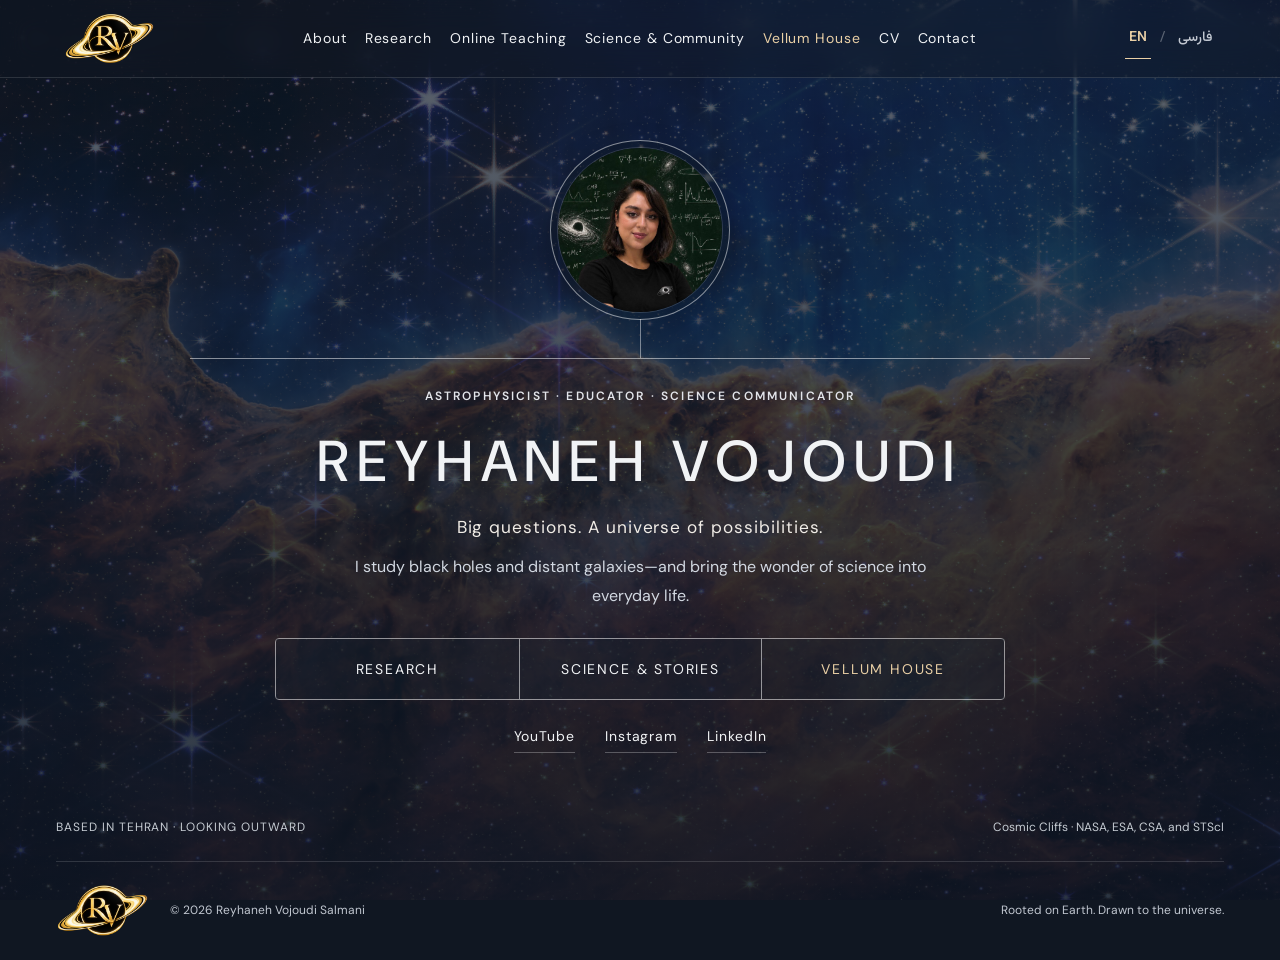
==== index.html @ a0c35d27 "V7" ====
<!doctype html>
<html lang="en">
<head>
  <meta charset="utf-8"><meta name="viewport" content="width=device-width,initial-scale=1">
  <title>Reyhaneh Vojoudi — Astrophysicist & Science Communicator</title>
  <meta name="description" content="Explore Reyhaneh Vojoudi Salmani’s research on black holes, quasars, and galaxy evolution, alongside teaching, science videos, FilYc, and TR Book Club.">
  <meta name="theme-color" content="#080f1b">
  <link rel="icon" type="image/png" href="assets/reyhaneh-logo.png">
  <link rel="stylesheet" href="styles.css">
  <link rel="stylesheet" href="refined.css">
  <link rel="stylesheet" href="bilingual.css">
  <link rel="alternate" hreflang="en" href="index.html">
  <link rel="alternate" hreflang="fa" href="fa.html">
  <script src="script.js" defer></script>
</head>
<body>
<a class="skip" href="#main">Skip to content</a>
<header class="site-header">
  <a class="brand" href="#home" aria-label="Reyhaneh Vojoudi home"><img class="brand-logo" src="assets/reyhaneh-logo.png" alt="RV monogram encircled by a golden black hole accretion disk" width="1280" height="1280"></a>
<div class="language-switch" role="group" aria-label="Website language" dir="ltr"><a data-language="en" href="index.html" lang="en" hreflang="en" aria-current="true">EN</a><span aria-hidden="true">/</span><a data-language="fa" href="fa.html" lang="fa" hreflang="fa">فارسی</a></div>
  <button class="menu-toggle" aria-expanded="false" aria-controls="navigation">Menu</button>
  <nav id="navigation" aria-label="Main navigation"><a href="#about">About</a><a href="#research">Research</a><a href="#teaching">Online Teaching</a><a href="#stories">Science &amp; Community</a><a href="#vellum-house" class="vh-nav">Vellum House</a><a href="assets/Reyhaneh_Vojoudi_CV.pdf" target="_blank" rel="noopener">CV</a><a href="#contact">Contact</a></nav>
</header>
<main id="main">
<div class="view-toolbar wrap" hidden><a href="#home" class="back-home">Home</a><nav class="view-links" aria-label="Section navigation"></nav></div>
<section id="home" class="hero">
  <img class="hero-image" src="assets/cosmic-cliffs.jpg" alt="Webb’s infrared view of golden clouds and young stars in the Cosmic Cliffs of the Carina Nebula" width="4000" height="2317" fetchpriority="high">
  <div class="hero-shade"></div>
  <div class="hero-content wrap">
    <div class="hero-copy">
    <p class="eyebrow">ASTROPHYSICIST · EDUCATOR · SCIENCE COMMUNICATOR</p>
    <h1>Reyhaneh <em>Vojoudi</em></h1>
    <p class="hero-line">Big questions. A universe of possibilities.</p>
    <p class="hero-intro">I study black holes and distant galaxies—and bring the wonder of science into everyday life.</p>
    <nav class="hero-paths" aria-label="Explore my work"><a href="#research">Research</a><a href="#stories">Science &amp; Stories</a><a href="#vellum-house">Vellum House</a></nav><div class="hero-socials"><a href="https://www.youtube.com/@Reyhaneh.Vojoudi" target="_blank" rel="noopener noreferrer">YouTube</a><a href="https://www.instagram.com/reysics/" target="_blank" rel="noopener noreferrer">Instagram</a><a href="https://www.linkedin.com/in/reyhaneh-vojoudi/" target="_blank" rel="noopener noreferrer">LinkedIn</a></div>
    </div>
    <div class="hero-portrait-frame"><img class="hero-portrait" src="assets/reyhaneh-portrait.jpg" alt="Portrait of Reyhaneh Vojoudi" width="911" height="1653" fetchpriority="high"></div>
  </div>
  <div class="hero-bottom wrap"><span>BASED IN TEHRAN · LOOKING OUTWARD</span><a href="https://esawebb.org/images/weic2205a/" target="_blank" rel="noopener noreferrer">Cosmic Cliffs · NASA, ESA, CSA, and STScI</a></div>
</section>
<div class="topic-strip" aria-label="Research interests"><span>BLACK HOLES</span><span aria-hidden="true">✧</span><span>GALAXY EVOLUTION</span><span aria-hidden="true">✧</span><span>MACHINE LEARNING</span><span aria-hidden="true">✧</span><span>HUMAN CURIOSITY</span></div>

<section data-view="about" id="about" class="section wrap about-grid">
  <div><p class="eyebrow gold">01 / THE PERSON BEHIND THE QUESTIONS</p><h2>A scientist.<br>A storyteller.<br><em>Always curious.</em></h2></div>
  <div class="about-copy"><p class="lead">Hello, I’m Reyhaneh. You can call me Rey.</p><p>I’m an astrophysics researcher with a master’s degree in Gravity and Cosmology from K. N. Toosi University of Technology. My work connects the physics of black holes and galaxies with the possibilities of machine learning.</p><p>I investigate how we can learn from distant quasars, what early galaxies tell us about our cosmological models, and how AI can help us find meaningful patterns in astronomical data.</p><p>That curiosity travels with me: into the classroom, onto the screen, and into the communities I’m part of. Science, books, and shared experiences all give us new ways to see the world.</p>
  <div class="about-links"><a href="https://scholar.google.com/citations?user=dKFWtnIAAAAJ&amp;hl=en" target="_blank" rel="noopener noreferrer">Google Scholar</a><a href="https://www.linkedin.com/in/reyhaneh-vojoudi/" target="_blank" rel="noopener noreferrer">LinkedIn</a><a href="https://www.instagram.com/reysics/" target="_blank" rel="noopener noreferrer">Instagram</a><a href="https://www.youtube.com/@Reyhaneh.Vojoudi" target="_blank" rel="noopener noreferrer">YouTube</a></div></div>
  <div class="credential-row"><div><strong>M.Sc.</strong><span>Gravity & Cosmology<br>K. N. Toosi · 2022</span></div><div><strong>20/20</strong><span>Master’s thesis<br>Primordial black holes as dark matter</span></div><div><strong>Research + AI</strong><span>Quasars, black holes<br>and the early universe</span></div></div>
</section>

<section data-view="research" id="research" class="section research-section"><div class="wrap">
  <div class="section-head"><div><p class="eyebrow gold">02 / EXPLORING THE UNIVERSE</p><h2>Research at the<br><em>edge of what we know.</em></h2></div><p>From the earliest galaxies to the black holes at their hearts, I use physical models and data to ask what the universe is telling us.</p></div>
  <div class="research-grid">
    <article class="research-card"><span class="index">I.</span><h3>Black holes<br>& quasars</h3><p>Investigating the masses and evolution of supermassive black holes, and the luminous quasars that reveal them across cosmic time.</p><span class="card-foot">AGN · LSTM · COSMIC EVOLUTION</span></article>
    <article class="research-card"><span class="index">II.</span><h3>Galaxies in the<br>early universe</h3><p>Testing dark matter halo models against high-redshift JWST observations to better understand how massive galaxies formed so early.</p><span class="card-foot">JWST · DARK MATTER · COSMOLOGY</span></article>
    <article class="research-card"><span class="index">III.</span><h3>AI meets<br>astronomy</h3><p>Developing machine-learning approaches to identify bright quasars in Euclid deep-field data, including work with autoencoders.</p><span class="card-foot">EUCLID · PYTHON · MACHINE LEARNING</span></article>
  </div>
  <div id="publications" class="publications-head"><h3>Selected publications & ongoing work</h3><div class="filters" role="group" aria-label="Filter publications"><button class="active" data-filter="all" aria-pressed="true">All work</button><button data-filter="published" aria-pressed="false">Published</button><button data-filter="progress" aria-pressed="false">In progress</button></div></div>
  <div class="papers">
  <article class="paper" data-status="published"><div class="paper-meta"><span>2025</span><span class="badge">Published</span></div><div><p class="journal">PHYSICAL REVIEW D · 112, 123503</p><h4>High-redshift Galaxies from JWST Observations in More Realistic Dark Matter Halo Models</h4><p class="authors">S. Fakhry, <strong>R. Vojoudi Salmani</strong> & J. T. Firouzjaee</p><p>Exploring how more realistic halo-collapse physics can reduce the apparent tension between early JWST galaxies and cosmological predictions.</p><div class="paper-links"><a href="https://doi.org/10.1103/9cmb-kf3x" target="_blank" rel="noopener noreferrer">Journal article</a><a href="https://arxiv.org/abs/2507.23742" target="_blank" rel="noopener noreferrer">Read on arXiv</a></div></div></article>
  <article class="paper" data-status="published"><div class="paper-meta"><span>2023</span><span class="badge">Published</span></div><div><p class="journal">THE ASTROPHYSICAL JOURNAL · 954, 164</p><h4>Modeling the Central Supermassive Black Hole Mass of Quasars via the LSTM Approach</h4><p class="authors">S. S. Tabasi, <strong>R. Vojoudi Salmani</strong>, P. Khaliliyan & J. T. Firouzjaee</p><p>Using deep learning to model the relationship between quasar black hole masses and redshift, and comparing the predictions with observations.</p><div class="paper-links"><a href="https://doi.org/10.3847/1538-4357/ace03f" target="_blank" rel="noopener noreferrer">Journal article</a><a href="https://arxiv.org/abs/2301.01459" target="_blank" rel="noopener noreferrer">Read on arXiv</a></div></div></article>
  <article class="paper" data-status="progress"><div class="paper-meta"><span>2026</span><span class="badge progress">Under review</span></div><div><p class="journal">UNDER REVIEW · PHYSICAL REVIEW D</p><h4>Poisson Fluctuations from Supermassive Primordial Black Holes in Mass-Energy Cascade Models: Implications for High-redshift JWST Galaxies</h4><p class="authors"><strong>R. Vojoudi Salmani</strong> &amp; S. Fakhry</p><div class="paper-links"><a href="https://scholar.google.com/citations?view_op=view_citation&amp;hl=en&amp;user=dKFWtnIAAAAJ&amp;citation_for_view=dKFWtnIAAAAJ:qjMakFHDy7sC" target="_blank" rel="noopener noreferrer">View on Google Scholar</a></div></div></article>
  <article class="paper" data-status="progress"><div class="paper-meta"><span>2026</span><span class="badge progress">Submitted</span></div><div><p class="journal">SUBMITTED TO PHYSICAL REVIEW D · JUNE 2026</p><h4>Supermassive Black Hole Mass Evolution as a Stochastic Markov Process: A Unified Machine-Learning and Analytical Framework for High-Redshift Quasars</h4><p class="authors">P. Khaliliyan, <strong>R. Vojoudi Salmani</strong> & J. T. Firouzjaee</p><p>Connecting stochastic modeling, analytical approaches, and machine learning to investigate black hole mass evolution.</p></div></article>
  <article class="paper" data-status="progress"><div class="paper-meta"><span>Ongoing</span><span class="badge progress">In preparation</span></div><div><p class="journal">EUCLID DEEP FIELD SOUTH</p><h4>Identification of Bright Quasars in E-DFS Using Autoencoders</h4><p class="authors"><strong>R. Vojoudi Salmani</strong>, M. Berahman & S. Ansarifard</p><p>Developing an AI-assisted approach to bright-quasar identification in Euclid data.</p></div></article>
  </div><p class="small publication-note">Published articles link to their journal and preprint records. Submission, review, and preparation statuses follow my 2026 CV and subsequent updates.</p>
</div></section>




<section data-view="research" id="journey" class="section wrap">
  <div class="section-head"><div><p class="eyebrow gold">03 / EXPERIENCE & ACHIEVEMENTS</p><h2>Built on questions.<br><em>Shaped by doing.</em></h2></div><p>Research, education, and a long-running habit of following an interesting problem wherever it leads.</p></div>
  <div class="journey-grid"><div><h3 class="minor-heading">Research journey</h3><ol class="timeline"><li><span>2025–PRESENT</span><h4>Institute for Research in Fundamental Sciences</h4><p>Research assistant · Bright-quasar identification in Euclid deep fields using AI.</p></li><li><span>2024–PRESENT</span><h4>K. N. Toosi University of Technology</h4><p>Research assistant · JWST high-redshift galaxies and data-driven quasar modeling.</p></li><li><span>2023–2024</span><h4>Research collaboration</h4><p>Spherical domain wall collapse with Dr. Nima Khosravi.</p></li><li><span>2021–2023</span><h4>Physics Data and Astronomy Technology Laboratory</h4><p>Research assistant · Active galactic nuclei, supermassive black holes, and primordial black holes.</p></li><li><span>2016–2022</span><h4>B.Sc. Physics · M.Sc. Gravity & Cosmology</h4><p>K. N. Toosi University of Technology. Undergraduate work on analogue black holes; master’s research on primordial black holes as dark matter.</p></li></ol></div>
  <div id="achievements" class="achievement-panel"><h3 class="minor-heading">Selected milestones</h3><div class="milestone"><span>2025</span><h4>English-language teaching certification</h4><p>Texas Tech University · Valid 2025–2030.</p></div><div class="milestone"><span>2024</span><h4>Mentoring the next generation</h4><p>Mentored a six-student PYPT team to a silver medal; four students qualified for Iran’s national team.</p></div><div class="milestone"><span>2022</span><h4>First-class master’s honors</h4><p>Top-student recognition and an excellent thesis grade of 20/20.</p></div><div class="milestone"><span>2014</span><h4>Young Physicist of Iran</h4><p>PYPT bronze medal and qualification for Iran’s national team.</p></div><div class="milestone"><span>2012 & 2014</span><h4>Best research project awards</h4><p>Tebyan National Student Research Festival: laser communication and “Hearing the Light.”</p></div></div></div>
  <div id="skills" class="skills-panel"><div><p class="eyebrow gold">THE TOOLKIT</p><h3>Ideas into investigation.</h3></div><div><h4>Computation & research</h4><div class="tags"><span>Python</span><span>Machine learning</span><span>LSTM</span><span>Autoencoders</span><span>C++</span><span>Wolfram Mathematica</span><span>LaTeX</span></div><h4>Languages & communication</h4><p>Persian · Native &nbsp; / &nbsp; English · C1, TOEFL 108 &nbsp; / &nbsp; German · C1</p><p class="small">Also learning French, Italian, and Arabic. Workshop familiarity with CAMB and CosmoMC.</p></div></div>
</section>

<section data-view="teaching" id="teaching" class="section teaching-section"><div class="wrap teaching-grid"><div><p class="eyebrow gold">04 / TEACHING & MENTORSHIP</p><h2>The best lesson<br>starts with<br><em>“What if?”</em></h2><p class="lead">Physics becomes memorable when students get to think like physicists.</p><p>My teaching spans English-language school physics and mathematics, postgraduate teaching assistance, and research-based tournament mentoring.</p><a class="text-link" href="mailto:reyhaneh.vojoudi@gmail.com?subject=Teaching%20or%20science%20event%20enquiry">Discuss teaching or a science event</a></div><div id="teaching-approach" class="teaching-list"><article><span>01</span><div><h3>From foundations to big ideas</h3><p>A-Level, IGCSE, and O-Level physics and mathematics. Lecturer and head of department at Glocal College, and lecturer at Hakim International School.</p></div></article><article><span>02</span><div><h3>University-level physics</h3><p>Teaching assistant for master’s courses in General Relativity and Cosmology at K. N. Toosi University of Technology.</p></div></article><article><span>03</span><div><h3>Learning through investigation</h3><p>Mentorship for young physicists and service as a jury member for the Persian Young Physicists’ and Young Naturalists’ tournaments.</p></div></article><article><span>04</span><div><h3>Education beyond the classroom</h3><p>Former Academic Dean at Iranian Cambridge School, supporting curriculum and teacher development. Scientific translation and editing, including work on Frank Wilczek’s <em>Fundamentals: Ten Keys to Reality</em>.</p></div></article><article><span>05</span><div><h3>German teaching &amp; educational supervision</h3><p>Head Teacher and Educational Supervisor for German at Melal Language Academy, Tehran · August 2018–January 2021.</p></div></article><article><span>06</span><div><h3>English &amp; German language teaching</h3><p>Part-time English and German teacher at language academies in Tehran · January 2015–January 2021. Institutions included Melal, Zaban Aval, Farsian, Pardisan, Iran Jahan, and Pep Talk.</p></div></article></div></div><div id="teaching-consultation" class="teaching-enquiry"><h3>Let’s find the right starting point.</h3><p>I teach Physics, Mathematics, English and German online. An initial assessment and consultation helps us understand your current level, goals and learning needs, and discuss a suitable way forward.</p><p>Please include your name, age or education stage, chosen subject, current level, goals, any target exam or curriculum, city and time zone, and availability. All classes take place online.</p><a class="button primary" href="mailto:reyhaneh.vojoudi@gmail.com?subject=Initial%20assessment%20and%20teaching%20consultation&amp;body=Hello%20Reyhaneh%2C%0A%0AI%20would%20like%20to%20arrange%20an%20initial%20assessment%20and%20teaching%20consultation.%0A%0AName%3A%0AAge%20or%20education%20stage%3A%0ASubject%20%28Physics%2C%20Mathematics%2C%20English%20or%20German%29%3A%0ACurrent%20level%20and%20learning%20background%3A%0ALearning%20goals%20and%20timeline%3A%0ACurriculum%20or%20target%20exam%2C%20if%20applicable%3A%0ACity%20and%20time%20zone%3A%0APreferred%20days%20and%20times%3A%0AAdditional%20context%20%28optional%29%3A%0A%0AThank%20you">Request an assessment &amp; consultation</a><p class="small">Session timing and details are confirmed by email.</p></div></section>

<section data-view="science" id="stories" class="section wrap">
  <div class="section-head"><div><p class="eyebrow gold">05 / SCIENCE, OUT LOUD</p><h2>The universe is<br><em>for everyone.</em></h2></div><div><p>Black holes, big questions, and life as a researcher. I share the science—and the person doing it—through videos and conversations.</p><a class="text-link" href="https://www.youtube.com/@Reyhaneh.Vojoudi" target="_blank" rel="noopener noreferrer">Explore my YouTube channel</a></div></div>
  <div class="video-grid"><article class="video-card"><div class="video-cover"><span class="video-number">01</span><span class="video-topic">A day<br><em>at IPM.</em></span><a class="play-link" href="https://www.youtube.com/shorts/glXb25Dxljo" target="_blank" rel="noopener noreferrer" aria-label="Watch A Day in My Life as an Astrophysics Researcher at IPM on YouTube"><span aria-hidden="true">▶</span> Watch on YouTube</a></div><div class="video-copy"><p class="eyebrow">RESEARCH DIARY</p><h3>A day in my life as an astrophysics researcher</h3><p>A glimpse into the work behind the questions.</p></div></article><article class="video-card"><div class="video-cover alternate"><span class="video-number">02</span><span class="video-topic">AI meets<br><em>the cosmos.</em></span><a class="play-link" href="https://www.youtube.com/shorts/L6ygVf3vVf4" target="_blank" rel="noopener noreferrer" aria-label="Watch Can AI understand the universe better than us on YouTube"><span aria-hidden="true">▶</span> Watch on YouTube</a></div><div class="video-copy"><p class="eyebrow">ASTRONOMY & ARTIFICIAL INTELLIGENCE</p><h3>Can AI understand the universe better than us?</h3><p>A question at the intersection of my research interests.</p></div></article></div>
  <div class="instagram-bar"><p>More questions. More conversations. More everyday science.</p><a href="https://www.instagram.com/reysics/" target="_blank" rel="noopener noreferrer">Find me on Instagram · @reysics</a></div>
</section>

<section data-view="science" id="beyond" class="section beyond-section"><div class="wrap"><p class="eyebrow gold">06 / MY OTHER WORLDS</p><div class="section-head"><h2>Curiosity doesn’t<br><em>stay in the lab.</em></h2><p>Some of my favorite explorations happen through stories, shared experiences, and the people they bring together.</p></div><div class="worlds-grid"><article id="filyc" class="world-card filyc"><div class="world-top"><span>FILM · PHYSICS · CONVERSATION</span><span aria-hidden="true">✧</span></div><h3>FilYc<span>.</span></h3><h4>Great films.<br>Real physics.</h4><p>FilYc brings film and physics into the same conversation. We watch movies together, then explore the real science behind their worlds—from the ideas that hold up to the imaginative leaps that make us ask “what if?”</p><a class="button outline" href="https://www.instagram.com/the_filyc/" target="_blank" rel="noopener noreferrer">Explore FilYc</a><span class="world-handle">@the_filyc</span></article><article id="tr-bookclub" class="world-card tr"><div class="world-top"><span>BOOKS · CULTURE · CONVERSATION</span><span aria-hidden="true">✧</span></div><h3>TR<span>.</span></h3><h4>Between the pages,<br>we find each other.</h4><p>Textual Relations is a space for books, cultural experiences, and meaningful connection. Come for a story; stay for the conversations—and the people—it brings into your life.</p><a class="button outline" href="https://www.instagram.com/tr.bookclub/" target="_blank" rel="noopener noreferrer">Explore TR Book Club</a><span class="world-handle">@tr.bookclub</span></article></div></div></section>

<section data-view="business" id="vellum-house" class="section vh-section">
<div class="wrap">
  <div class="vh-heading"><div class="vh-monogram" aria-hidden="true">VH</div><p class="eyebrow gold">PRIVATE ACADEMIC MANAGEMENT</p><h2>Vellum House</h2><p class="vh-tagline">An education built around the student.</p><p>My business brings the full academic journey under one coordinated plan—from the classroom to university applications and beyond.</p></div>
  <div class="vh-intro"><div><p class="eyebrow gold">ONE STUDENT. ONE CONTINUOUS PLAN.</p><h3>Every decision,<br>part of a bigger picture.</h3></div><div><p>Vellum House is a private academic management office for students and families who want continuity across teaching, curriculum choices, personal development, and admissions.</p><p>Specialist instruction, a tailored roadmap, and regular evaluation work together. Families receive a clear monthly picture of progress, while each next step is planned around the student’s goals, strengths, and ambitions.</p></div></div>
  <div id="vh-services" class="vh-services"><article><p class="eyebrow gold">01 / ACADEMIC DIRECTION</p><h3>A deliberate pathway</h3><p>Assessment and long-term planning across IGCSE, A Level, IB, SAT, and AP, with private instruction aligned to the student’s roadmap.</p></article><article><p class="eyebrow gold">02 / PROFILE &amp; ADMISSIONS</p><h3>Preparation with purpose</h3><p>Research, competitions, and leadership experiences, followed by university selection, applications, essays, and interview preparation.</p></article><article><p class="eyebrow gold">03 / CONTINUITY &amp; SUPPORT</p><h3>The whole journey</h3><p>Monthly evaluation and family reporting, plus support for university coursework strategy, research direction, and graduate applications.</p></article></div>
  <div id="vh-roadmap" class="vh-roadmap"><h3>From first assessment to the next chapter.</h3><ol><li><span>01</span>Assessment</li><li><span>02</span>Personal roadmap</li><li><span>03</span>Private instruction</li><li><span>04</span>Monthly review</li><li><span>05</span>University strategy</li><li><span>06</span>Application preparation</li></ol></div>
  <div id="vh-consultation" class="vh-consultation"><p class="eyebrow gold">BY CONSULTATION ONLY</p><h3>Start with a conversation.</h3><p>Every plan begins with the student. A private consultation is the first step in understanding your goals and deciding whether Vellum House is the right fit.</p><p>Please share the student’s name, age, education stage, current curriculum, academic standing, goals, key deadlines and the support needed. Include your city, time zone and availability, and introduce yourself if enquiring on the student’s behalf.</p><div class="actions"><a class="button primary" href="mailto:reyhaneh.vojoudi@gmail.com?subject=Vellum%20House%20%E2%80%94%20Initial%20consultation&amp;body=Hello%2C%0A%0AI%20would%20like%20to%20arrange%20an%20initial%20Vellum%20House%20consultation.%0A%0AStudent%20name%3A%0AAge%20and%20education%20stage%3A%0AYour%20name%20and%20relationship%20to%20the%20student%2C%20if%20different%3A%0ACity%2C%20country%20and%20time%20zone%3A%0ACurrent%20school%20or%20university%20and%20curriculum%3A%0AAcademic%20standing%20and%20main%20subjects%3A%0AAcademic%20goals%20and%20intended%20field%20or%20destination%3A%0ATimeline%20and%20key%20deadlines%3A%0AAreas%20where%20support%20is%20needed%3A%0APreferred%20days%20and%20times%20for%20a%20consultation%3A%0AAdditional%20context%20%28optional%29%3A%0A%0AThank%20you">Enquire about a consultation</a><a class="button outline" href="assets/Vellum_House_Brochure.pdf" target="_blank" rel="noopener">Read the brochure (PDF)</a></div></div>
</div></section>

<section data-view="contact" id="contact" class="section wrap contact-section"><p class="eyebrow gold">07 / START A CONVERSATION</p><h2>Have a question?<br><em>I like those.</em></h2><p>Research collaborations, teaching, science communication,<br class="desktop-break"> or an idea that deserves a conversation.</p><a class="contact-email" href="mailto:reyhaneh.vojoudi@gmail.com">reyhaneh.vojoudi@gmail.com</a><div class="contact-links"><a href="https://scholar.google.com/citations?user=dKFWtnIAAAAJ&amp;hl=en" target="_blank" rel="noopener noreferrer">Google Scholar</a><a href="https://www.linkedin.com/in/reyhaneh-vojoudi/" target="_blank" rel="noopener noreferrer">LinkedIn</a><a href="https://www.instagram.com/reysics/" target="_blank" rel="noopener noreferrer">Instagram</a><a href="https://www.youtube.com/@Reyhaneh.Vojoudi" target="_blank" rel="noopener noreferrer">YouTube</a></div></section>
</main>
<footer class="wrap"><div><a class="brand" href="#home" aria-label="Reyhaneh Vojoudi home"><img class="brand-logo" src="assets/reyhaneh-logo.png" alt="RV monogram encircled by a golden black hole accretion disk" width="1280" height="1280"></a><span>© 2026 Reyhaneh Vojoudi Salmani</span></div><p>Rooted on Earth. Drawn to the universe.</p><details class="credits"><summary>Image & academic credits</summary><p>Hero: Cosmic Cliffs, NGC 3324, observed by JWST/NIRCam. Credit: NASA, ESA, CSA, and STScI. Image cropped and darkened for presentation. <a href="https://esawebb.org/images/weic2205a/" target="_blank" rel="noopener noreferrer">Original image</a> · <a href="https://creativecommons.org/licenses/by/4.0/" target="_blank" rel="noopener noreferrer">CC BY 4.0</a>.</p><p>Education, appointments, awards, skills, and work-in-progress details follow my 2026 CV and subsequent updates. Published research links to original journal and arXiv records.</p></details></footer>
</body></html>
---- styles.css ----
@import url('https://fonts.googleapis.com/css2?family=DM+Sans:wght@400;450;500;550;600;650;700&family=Manrope:wght@400;500;600;700;800&display=swap');
:root{--bg:#080f1b;--surface:#0e1928;--text:#f1f3f5;--muted:#aab4c4;--gold:#e6ba83;--line:#ffffff20;--serif:Georgia,'Times New Roman',serif;--sans:'DM Sans',Arial,sans-serif}*{box-sizing:border-box}html{scroll-behavior:smooth;scroll-padding-top:100px}body{margin:0;background:var(--bg);color:var(--text);font-family:var(--sans);font-size:16px;line-height:1.7}a{color:inherit;text-decoration:none}button{font:inherit;cursor:pointer}a,button{touch-action:manipulation}a:focus-visible,button:focus-visible,summary:focus-visible{outline:2px solid var(--gold);outline-offset:6px}a:hover{color:var(--gold)}button:hover{color:var(--gold)}p{margin:0 0 1.25rem;color:var(--muted)}h1,h2,h3,h4{line-height:1.14;font-weight:500;margin:0}h2{font-size:clamp(2.6rem,4.5vw,4.25rem);letter-spacing:-.055em}h2 em,h1 em{font-family:var(--serif);font-weight:400;letter-spacing:-.045em}h2 em{color:var(--gold)}h3{font-size:1.7rem;letter-spacing:-.035em}h4{font-size:1.15rem}em{font-family:var(--serif)}.wrap{width:min(1240px,calc(100% - 112px));margin-inline:auto}.section{padding-block:110px}.eyebrow{font-size:.75rem;letter-spacing:.17em;font-weight:600;line-height:1.6;margin-bottom:24px}.gold{color:var(--gold)}.small{font-size:.875rem}.lead{font-size:1.4rem;color:var(--text);line-height:1.6}.skip{position:fixed;top:-80px;left:20px;padding:14px;background:var(--gold);color:var(--bg);z-index:20}.skip:focus{top:12px}.site-header{height:88px;display:flex;align-items:center;justify-content:space-between;padding:0 56px;border-bottom:1px solid var(--line);background:#080f1bf0;position:sticky;top:0;z-index:10;backdrop-filter:blur(18px)}.brand{font-family:var(--serif);font-size:2rem;letter-spacing:-.13em;display:inline-flex;align-items:center;gap:5px}.brand-star{color:var(--gold);font-size:1.5rem;align-self:flex-start;line-height:1.2;margin-top:5px}.site-header nav{display:flex;align-items:center;gap:30px;font-size:.875rem}.nav-contact{padding:9px 19px;border:1px solid #e6ba8360;border-radius:3px;color:var(--gold)}.menu-toggle{display:none}.hero{min-height:760px;height:calc(100svh - 88px);max-height:1000px;position:relative;isolation:isolate;display:flex;align-items:center;overflow:hidden}.hero-image,.hero-shade{position:absolute;inset:0;width:100%;height:100%;object-fit:cover;z-index:-2}.hero-image{object-position:68% 50%}.hero-shade{z-index:-1;background:linear-gradient(90deg,#080f1bf5 0%,#080f1bc9 30%,#080f1b28 70%),linear-gradient(0deg,#080f1be6,transparent 45%,#080f1b30)}.hero-content{padding-block:70px 115px}.hero-content .eyebrow{color:#d0d9e4}.hero h1{font-size:clamp(4.6rem,8vw,8rem);font-family:'Manrope',var(--sans);font-weight:500;letter-spacing:-.075em;line-height:1.0;margin-bottom:32px}.hero h1 em{color:var(--gold);font-size:1.07em;line-height:1.1}.hero-line{font-size:1.65rem;color:var(--text);line-height:1.4;letter-spacing:-.015em}.hero-intro{font-size:1.05rem;max-width:410px;color:#c2cbd5}.actions{display:flex;gap:14px;margin-top:32px;flex-wrap:wrap}.button{display:inline-flex;align-items:center;justify-content:center;min-height:49px;padding:12px 21px;border-radius:3px;font-size:.9rem;font-weight:500;line-height:1.5;transition:background .2s,color .2s}.primary{background:var(--gold);color:#111826}.primary:hover{background:#f5cf9e;color:#111826}.glass{background:#080f1b60;border:1px solid #ffffff55}.hero-bottom{position:absolute;bottom:26px;left:0;right:0;display:flex;justify-content:space-between;gap:24px;font-size:.75rem;color:#c5cbd2;letter-spacing:.06em}.hero-bottom a{max-width:50%;text-align:right;letter-spacing:0}.topic-strip{border-block:1px solid var(--line);display:flex;justify-content:center;align-items:center;gap:38px;padding:25px 24px;font-size:.75rem;letter-spacing:.15em;color:#abb8c9}.topic-strip span[aria-hidden]{color:var(--gold);font-size:1.15rem}.about-grid{display:grid;grid-template-columns:1fr 1.1fr;gap:52px 90px}.about-copy{padding-top:15px}.about-links{display:flex;gap:24px;flex-wrap:wrap;margin-top:28px;font-size:.875rem}.about-links a,.text-link,.paper-links a,.contact-links a{border-bottom:1px solid #e6ba8355;padding-bottom:4px;color:var(--gold)}.credential-row{grid-column:1/-1;display:grid;grid-template-columns:repeat(3,1fr);border-block:1px solid var(--line);padding:32px 0;margin-top:8px}.credential-row>div{padding:0 30px;border-left:1px solid var(--line);display:flex;flex-direction:column;gap:10px}.credential-row>div:first-child{border:0;padding-left:0}.credential-row strong{font-size:1.7rem;font-weight:500;letter-spacing:-.04em}.credential-row span{color:var(--muted);font-size:.9rem}.research-section{background:var(--surface)}.section-head{display:grid;grid-template-columns:1.25fr .75fr;gap:80px;align-items:end;margin-bottom:55px}.section-head>p,.section-head>div>p:last-child{margin-bottom:4px}.research-grid{display:grid;grid-template-columns:repeat(3,1fr);border:1px solid var(--line);margin:0 0 75px}.research-card{padding:35px 30px;border-left:1px solid var(--line);display:flex;flex-direction:column;align-items:flex-start}.research-card:first-child{border:0}.index{font-family:var(--serif);font-style:italic;font-size:1.8rem;color:var(--gold);margin-bottom:38px}.research-card h3{margin-bottom:20px;font-size:1.75rem;line-height:1.2}.research-card p{font-size:1rem;line-height:1.75}.card-foot{margin-top:auto;padding-top:28px;color:#b6c6d9;font-size:.75rem;letter-spacing:.06em}.publications-head{display:flex;gap:25px;align-items:center;justify-content:space-between;margin-bottom:25px}.publications-head h3{font-size:1.35rem}.filters{display:flex;gap:6px;flex-wrap:wrap}.filters button{color:var(--muted);background:transparent;border:1px solid transparent;border-radius:3px;padding:8px 14px;font-size:.875rem}.filters .active{color:var(--gold);border-color:#e6ba8355;background:#e6ba8309}.paper{display:grid;grid-template-columns:145px 1fr;gap:28px;padding:35px 0;border-top:1px solid var(--line)}.paper[hidden]{display:none}.paper-meta{display:flex;flex-direction:column;align-items:flex-start;gap:16px;font-size:1.25rem;color:#d6deea}.badge{border:1px solid #7caecc55;color:#b2d4ea;font-size:.75rem;line-height:1.4;padding:5px 8px;border-radius:2px}.badge.progress{color:var(--gold);border-color:#e6ba8345}.journal{font-size:.75rem;letter-spacing:.12em;color:var(--gold);margin-bottom:12px}.paper h4{font-size:1.35rem;line-height:1.4;max-width:850px}.authors{font-size:.875rem;margin:12px 0}.authors strong{font-weight:500;color:#d0d8e3}.paper p:not(.journal):not(.authors){max-width:860px;margin-bottom:16px}.paper-links{display:flex;gap:23px;font-size:.875rem}.publication-note{border-top:1px solid var(--line);padding-top:20px;margin-bottom:0;color:#94a4b9}.journey-grid{display:grid;grid-template-columns:1fr 1fr;gap:90px}.minor-heading{font-size:1.25rem;margin-bottom:35px}.timeline{list-style:none;margin:0;padding:0 0 0 25px;border-left:1px solid #e6ba8355}.timeline li{position:relative;padding:0 0 35px 0}.timeline li:last-child{padding-bottom:0}.timeline li:before{content:'';position:absolute;width:7px;height:7px;border:1px solid var(--gold);background:var(--bg);left:-29px;top:9px;transform:rotate(45deg)}.timeline span,.milestone>span{font-size:.75rem;color:var(--gold);letter-spacing:.08em}.timeline h4,.milestone h4{margin:9px 0;font-size:1.08rem;line-height:1.5}.timeline p,.milestone p{font-size:.9rem;margin:0}.achievement-panel{background:#111d2d;padding:35px}.milestone{padding:22px 0;border-top:1px solid var(--line)}.milestone:last-child{padding-bottom:0}.achievement-panel .minor-heading{margin-bottom:25px}.skills-panel{margin-top:65px;padding:40px 0 0;border-top:1px solid var(--line);display:grid;grid-template-columns:.85fr 1.15fr;gap:50px}.skills-panel h3{font-family:var(--serif);font-size:2rem}.skills-panel h4{font-size:.95rem;margin-bottom:17px}.tags{display:flex;gap:9px;flex-wrap:wrap;margin-bottom:30px}.tags span{border:1px solid var(--line);padding:6px 12px;border-radius:2px;color:#c8d2df;font-size:.875rem}.skills-panel p{font-size:.875rem}.skills-panel .small{margin-bottom:0;color:#8c9cb2}.teaching-section{background:#11212a;border-block:1px solid var(--line)}.teaching-grid{display:grid;grid-template-columns:1fr 1.1fr;gap:100px}.teaching-grid h2{margin-bottom:30px}.teaching-grid .lead{font-size:1.2rem}.text-link{display:inline-block;font-size:.875rem;margin-top:14px}.teaching-list article{display:flex;gap:26px;padding:27px 0;border-bottom:1px solid var(--line)}.teaching-list article:first-child{padding-top:0}.teaching-list article>span{color:var(--gold);font-size:.8rem;padding-top:5px}.teaching-list h3{font-size:1.25rem;margin-bottom:12px;line-height:1.4}.teaching-list p{margin:0;font-size:.95rem}.video-grid{display:grid;grid-template-columns:1fr 1fr;gap:30px}.video-card{border:1px solid var(--line)}.video-cover{padding:30px;background:#152c36;min-height:300px;position:relative;display:flex;flex-direction:column;justify-content:space-between}.video-cover.alternate{background:#252238}.video-number{font-size:.75rem;color:#adbece;letter-spacing:.1em}.video-topic{font-size:2.5rem;font-weight:500;line-height:1.1;letter-spacing:-.04em;margin:18px 0 25px}.video-topic em{color:var(--gold);font-size:1.2em}.play-link{display:inline-flex;gap:14px;align-items:center;font-size:.875rem;align-self:flex-start}.play-link>span{width:35px;height:35px;border:1px solid #ffffff55;border-radius:100%;display:grid;place-content:center;font-size:.75rem;padding-left:2px}.video-copy{padding:26px 30px}.video-copy .eyebrow{font-size:.75rem;color:var(--gold);margin-bottom:13px}.video-copy h3{font-size:1.3rem;line-height:1.4;letter-spacing:-.025em}.video-copy p:last-child{font-size:.9rem;margin:12px 0 0}.instagram-bar{padding-top:30px;display:flex;justify-content:space-between;gap:22px;font-size:.9rem}.instagram-bar a{color:var(--gold)}.instagram-bar p{margin:0}.beyond-section{background:#0c1724;border-block:1px solid var(--line)}.worlds-grid{display:grid;grid-template-columns:1fr 1fr;gap:30px}.world-card{border:1px solid #ffffff29;padding:36px;position:relative}.filyc{background:#172638}.tr{background:#252021}.world-top{display:flex;align-items:center;justify-content:space-between;gap:18px;font-size:.75rem;letter-spacing:.11em;color:#c2c7ce}.world-top>span:last-child{font-size:1.75rem;color:var(--gold)}.world-card h3{font-family:var(--serif);font-size:5.5rem;letter-spacing:-.07em;margin:35px 0}.world-card h3>span{color:var(--gold)}.world-card h4{font-size:1.7rem;line-height:1.25;margin-bottom:20px;letter-spacing:-.03em}.world-card p{font-size:1rem;min-height:135px;max-width:420px;color:#bfc4ce}.outline{border:1px solid #dcb78060;color:var(--gold)}.outline:hover{background:#e6ba8310}.world-handle{display:block;font-size:.8rem;color:#b4b7bf;margin-top:15px}.contact-section{text-align:center;padding-block:120px}.contact-section h2{font-size:clamp(3.5rem,5.4vw,5rem);margin-bottom:25px}.contact-section>p:not(.eyebrow){margin-bottom:32px}.contact-email{display:inline-block;font-size:clamp(1.1rem,2.3vw,1.8rem);border-bottom:1px solid #e6ba8370;color:var(--gold);padding-bottom:8px;overflow-wrap:anywhere}.contact-links{display:flex;justify-content:center;gap:28px;flex-wrap:wrap;margin-top:35px;font-size:.875rem}.contact-links a{color:var(--muted);border-color:var(--line)}footer{display:flex;align-items:center;flex-wrap:wrap;justify-content:space-between;gap:20px;padding:30px 0;border-top:1px solid var(--line);font-size:.8rem;color:var(--muted)}footer>div{display:flex;align-items:center;gap:22px}footer>p{margin:0}footer .brand{color:var(--text)}.credits{width:100%;font-size:.75rem;color:#98a7bc}.credits summary{cursor:pointer;width:fit-content}.credits p{max-width:850px;margin:14px 0}.credits a{text-decoration:underline}::selection{background:#e6ba83;color:#080f1b}
@media(min-width:1600px){.hero-content{padding-top:50px}.hero h1{font-size:8.4rem}}
@media(max-width:1050px){.wrap{width:calc(100% - 72px)}.site-header{padding:0 36px}.site-header nav{gap:20px}.section{padding-block:85px}.about-grid,.journey-grid,.teaching-grid{gap:45px}.section-head{gap:40px}.hero h1{font-size:6.3rem}.hero{min-height:750px}.topic-strip{gap:20px;font-size:.65rem}.research-card{padding:27px 22px}.card-foot{line-height:1.6}.world-card{padding:28px}.world-card p{min-height:160px}.publications-head{align-items:flex-start;flex-direction:column}}
@media(max-width:760px){html{scroll-padding-top:82px}.wrap{width:calc(100% - 40px)}.site-header{height:72px;padding:0 20px}.menu-toggle{display:block;background:transparent;border:1px solid var(--line);padding:6px 12px;color:var(--text);font-size:.875rem;border-radius:3px}.site-header nav{display:none;position:absolute;top:72px;left:0;right:0;background:#0e1928;border-bottom:1px solid var(--line);padding:24px;align-items:stretch;gap:16px}.site-header nav.open{display:flex;flex-direction:column}.site-header nav a{padding:6px}.site-header nav .nav-contact{padding:9px 12px;align-self:flex-start}.hero{height:auto;min-height:780px;align-items:flex-start}.hero-content{padding:64px 0 115px}.hero h1{font-size:clamp(3.9rem,13.2vw,6rem);margin-bottom:27px}.hero-content .eyebrow{font-size:.75rem;max-width:300px;line-height:1.9;letter-spacing:.11em}.hero-line{font-size:1.5rem}.hero-intro{max-width:340px}.hero-image{object-position:62% 50%}.hero-shade{background:linear-gradient(90deg,#080f1bdd,#080f1b6b),linear-gradient(0deg,#080f1bef,transparent 70%)}.hero-bottom{font-size:.75rem;flex-direction:column;gap:7px;bottom:20px}.hero-bottom a{max-width:100%;text-align:left;font-size:.75rem}.topic-strip{gap:14px;padding:19px 20px;flex-wrap:wrap;justify-content:flex-start;font-size:.75rem;letter-spacing:.04em}.topic-strip span[aria-hidden]{display:none}.topic-strip span:not([aria-hidden]){flex:0 0 calc(50% - 14px)}.section{padding-block:70px}.about-grid,.section-head,.journey-grid,.skills-panel,.teaching-grid{grid-template-columns:1fr;gap:35px}.about-copy{padding:0}.credential-row{grid-template-columns:1fr;padding:0;gap:0}.credential-row>div,.credential-row>div:first-child{padding:24px 0;border:0;border-bottom:1px solid var(--line)}.credential-row>div:last-child{border:0}.credential-row strong{font-size:1.5rem}.credential-row span br{display:none}.credential-row span br:after{content:' '}.section-head{margin-bottom:35px}.research-grid{grid-template-columns:1fr;margin-bottom:50px}.research-card,.research-card:first-child{border:0;border-bottom:1px solid var(--line);padding:30px}.research-card:last-child{border:0}.index{margin-bottom:20px}.research-card h3 br{display:none}.card-foot{padding-top:10px}.paper{grid-template-columns:1fr;gap:20px;padding:28px 0}.paper-meta{flex-direction:row;align-items:center;gap:15px;font-size:1rem}.paper h4{font-size:1.15rem}.filters button{padding:8px 11px}.achievement-panel{padding:28px}.skills-panel{margin-top:45px}.teaching-grid{gap:45px}.video-grid,.worlds-grid{grid-template-columns:1fr;gap:24px}.video-cover{min-height:280px}.instagram-bar{flex-direction:column;gap:10px}.world-card p{min-height:0;margin-bottom:28px}.world-card h3{font-size:4.5rem;margin:25px 0}.world-top{font-size:.75rem;letter-spacing:.06em}.contact-section h2{font-size:3.6rem}.contact-links{gap:20px}.contact-email{font-size:clamp(1rem,4.4vw,1.6rem)}.desktop-break{display:none}footer{padding-block:24px;gap:15px}footer>div{gap:20px}footer>p{font-size:.75rem}.lead{font-size:1.2rem}}
@media(prefers-reduced-motion:reduce){html{scroll-behavior:auto}*{transition:none!important}}


/* Opening portrait: a quiet gold frame against the telescope image. */
.hero-content{display:grid;grid-template-columns:minmax(0,1.25fr) minmax(0,1fr);align-items:center;gap:55px}
.hero-copy{min-width:0}
.hero-portrait-frame{width:clamp(260px,29vw,390px);aspect-ratio:1;justify-self:center;border-radius:50%;padding:9px;border:1px solid #e6ba8370;background:#080f1b50;box-shadow:0 24px 80px #0006}
.hero-portrait{display:block;width:100%;height:100%;aspect-ratio:1;object-fit:cover;object-position:50% 40%;border-radius:50%;border:1px solid #ffffff25}
@media(min-width:761px) and (max-width:1050px){.hero-content{gap:28px;grid-template-columns:minmax(0,1.35fr) minmax(0,1fr)}.hero h1{font-size:clamp(4.4rem,8.2vw,6.3rem)}.hero-portrait-frame{width:min(100%,300px)}}
@media(max-width:760px){.hero-content{grid-template-columns:1fr;gap:30px;padding-top:35px}.hero-portrait-frame{grid-row:1;width:180px;justify-self:start;padding:6px}.hero-copy{grid-row:2}.hero-content .eyebrow{max-width:100%}.hero h1{font-size:clamp(3.8rem,13vw,6rem)}}

/* Supplied RV logo; the original artwork is preserved. */
.brand{display:inline-flex;align-items:center;flex-shrink:0;line-height:1;letter-spacing:normal}
.brand-logo{display:block;width:106px;height:66px;object-fit:cover;object-position:center}
footer .brand-logo{width:92px;height:58px}
@media(max-width:760px){.site-header .brand-logo{width:90px;height:56px}footer .brand-logo{width:80px;height:50px}}
---- refined.css ----
/* A centered, astronomy-led entrance with three equally prominent paths. */
:root{--bg:#101722;--surface:#17222f;--gold:#ead0a6;--muted:#c1c7d0;--line:#ffffff32}
body{background:#101722;min-height:100svh}
body::before{content:'';position:fixed;inset:0;z-index:-1;background:linear-gradient(#0b1524aa,#0b1524dc),url('assets/cosmic-cliffs.jpg') center/cover no-repeat;pointer-events:none}
[hidden]{display:none!important}
.site-header{height:78px;padding:0 5%;background:#10172270;border-bottom:1px solid #ffffff20;backdrop-filter:blur(15px)}
.site-header nav{gap:27px;letter-spacing:.065em;font-size:.875rem}
.site-header .vh-nav{color:var(--gold)}
.site-header .brand-logo{width:90px;height:56px}
.hero{min-height:720px;height:auto;max-height:none;overflow:visible;background:transparent}
.hero-image,.hero-shade{display:none}
.hero-content{display:flex;flex-direction:column;gap:32px;padding:52px 0 95px;width:min(900px,calc(100% - 48px));text-align:center}
.hero-portrait-frame{order:-1;position:relative;width:158px;padding:6px;border-color:#ffffff80;background:#0a131a50;box-shadow:0 12px 32px #0003}
.hero-portrait-frame::after{content:'';position:absolute;left:50%;top:100%;width:1px;height:33px;background:#ffffff70}
.hero-copy{border-top:1px solid #ffffff80;width:100%;padding-top:28px}
.hero-content .eyebrow{font-size:.75rem;letter-spacing:.18em;margin-bottom:17px;max-width:none;color:#e3e5ea}
.hero h1{font-family:var(--sans);font-size:clamp(2.25rem,4.5vw,4rem);font-weight:500;text-transform:uppercase;letter-spacing:.14em;line-height:1.35;margin-bottom:14px}
.hero h1 em{font-family:inherit;font-size:inherit;font-style:normal;letter-spacing:inherit;font-weight:inherit;color:inherit}
.hero-line{font-size:1.08rem;letter-spacing:.055em;color:#f0ece6;margin-bottom:14px}
.hero-intro{max-width:580px;margin:0 auto 27px;font-size:1rem;line-height:1.8;color:#d2d8e1}
.hero-paths{display:grid;grid-template-columns:repeat(3,1fr);border:1px solid #ffffff88;border-radius:4px;margin:0 auto;width:min(730px,100%)}
.hero-paths a{display:flex;align-items:center;justify-content:center;padding:16px 18px;min-height:60px;text-transform:uppercase;letter-spacing:.13em;font-size:.875rem;line-height:1.6;border-left:1px solid #ffffff88;background:#18222d55;transition:background .2s}
.hero-paths a:first-child{border-left:0}
.hero-paths a:hover{background:#ffffff14;color:#fff}
.hero-paths a:last-child{color:var(--gold)}
.hero-socials{display:flex;justify-content:center;gap:30px;margin-top:25px;font-size:.875rem;letter-spacing:.065em}
.hero-socials a{border-bottom:1px solid #ffffff45;padding-bottom:3px}
.hero-bottom{font-size:.75rem;letter-spacing:.08em;bottom:23px}
.topic-strip{display:none}
body.home-view footer{margin-top:0}
body.home-view footer .credits{display:none}
.view-toolbar{width:min(1080px,calc(100% - 48px));display:flex;justify-content:space-between;gap:20px;align-items:center;padding:28px 0 18px;font-size:.875rem}
.back-home{color:var(--gold);border-bottom:1px solid #ead0a65c;white-space:nowrap}
.view-links{display:flex;gap:24px;flex-wrap:wrap;justify-content:flex-end}
.view-links a[aria-current="location"]{color:var(--gold);border-bottom:1px solid #ead0a65c}
main>section:not(.hero){width:min(1080px,calc(100% - 48px));margin:0 auto 24px;padding:54px 45px;background:#141e2aed;border:1px solid #ffffff29;border-radius:5px;scroll-margin-top:95px}
main>section:not(.hero)>.wrap{width:100%;margin:0}
main>section:not(.hero) h2{font-size:clamp(2.15rem,3.5vw,3.3rem);line-height:1.25;letter-spacing:-.03em}
main>section:not(.hero) .eyebrow{letter-spacing:.13em}
.section-head{gap:42px;margin-bottom:38px}
.about-grid{gap:40px}.about-copy{padding:0}.credential-row{margin:0}.research-card{padding:28px 23px}.research-card h3{font-size:1.5rem}.research-grid{margin-bottom:45px}.paper{grid-template-columns:115px 1fr;gap:24px}.paper h4{font-size:1.2rem}.journey-grid{gap:45px}.teaching-grid{gap:45px}.world-card{padding:28px}.world-card p{min-height:165px}
.vh-heading{text-align:center;max-width:760px;margin:0 auto 48px;padding-bottom:38px;border-bottom:1px solid var(--line)}
.vh-monogram{font-family:var(--serif);font-size:3.6rem;line-height:1;color:var(--gold);letter-spacing:-.06em;margin-bottom:22px}
.vh-heading h2{font-family:var(--serif);text-transform:uppercase;letter-spacing:.14em!important;font-weight:400;font-size:clamp(2.3rem,4.6vw,4rem)!important;margin-bottom:21px}
.vh-tagline{font-family:var(--serif);font-size:1.65rem;color:#f0e8dd;font-style:italic;line-height:1.5}
.vh-heading>p:last-child{max-width:620px;margin:0 auto}
.vh-intro{display:grid;grid-template-columns:.9fr 1.1fr;gap:45px;margin-bottom:45px}.vh-intro h3{font-family:var(--serif);font-size:2.1rem;line-height:1.35}
.vh-services{display:grid;grid-template-columns:repeat(3,1fr);border:1px solid var(--line)}
.vh-services article{padding:27px 23px;border-left:1px solid var(--line)}.vh-services article:first-child{border:0}.vh-services h3{font-size:1.22rem;line-height:1.45;margin-bottom:14px}.vh-services p:last-child{font-size:.95rem;margin:0}.vh-services .eyebrow{font-size:.75rem;line-height:1.9}
.vh-roadmap{margin-top:44px}.vh-roadmap h3{font-family:var(--serif);font-size:1.65rem;line-height:1.4}.vh-roadmap ol{list-style:none;padding:0;display:grid;grid-template-columns:repeat(3,1fr);gap:0 28px;margin:24px 0 0}.vh-roadmap li{display:flex;gap:14px;font-size:.9rem;padding:15px 0;border-top:1px solid var(--line)}.vh-roadmap li span{color:var(--gold);font-size:.75rem;padding-top:3px}
.vh-consultation{background:#ead0a60a;padding:35px;text-align:center;border:1px solid #ead0a63d;margin-top:44px}.vh-consultation h3{font-family:var(--serif);font-size:2.2rem;line-height:1.3;margin-bottom:18px}.vh-consultation>p:not(.eyebrow){max-width:620px;margin-inline:auto}.vh-consultation .actions{justify-content:center;gap:14px;margin-top:23px}.vh-consultation .button{font-size:.875rem}
footer{width:min(1080px,calc(100% - 48px));border-top:1px solid #ffffff24;font-size:.75rem;padding:20px 0}.credits{color:#bec4ce}
@media(min-height:880px) and (min-width:761px){.hero{min-height:calc(100svh - 165px)}.hero-content{padding-top:62px;padding-bottom:108px;gap:38px}.hero-portrait-frame{width:180px}.hero-portrait-frame::after{height:39px}}
@media(max-width:1000px) and (min-width:761px){.site-header nav{gap:19px;font-size:.875rem}.site-header{padding:0 24px}.hero-content{gap:32px}.hero-portrait-frame{width:158px}.about-grid{grid-template-columns:1fr;gap:32px}.about-grid h2 br{display:none}.about-grid h2 br::after{content:' '}.credential-row{grid-column:1}.section-head{grid-template-columns:1fr;gap:22px}.research-grid{grid-template-columns:1fr}.research-card{border-left:0;border-top:1px solid var(--line)}.research-card:first-child{border-top:0}.index{margin-bottom:17px}.research-card h3 br{display:none}.card-foot{padding-top:5px}.world-card p{min-height:0}.vh-services{grid-template-columns:1fr}.vh-services article{border:0;border-top:1px solid var(--line)}}
@media(max-width:760px){.site-header{height:70px;padding:0 20px}.site-header nav{top:70px;gap:14px;letter-spacing:.055em;background:#111b28}.site-header .brand-logo{width:82px;height:52px}.hero{min-height:0}.hero-content{width:calc(100% - 40px);padding:36px 0 113px;gap:29px}.hero-portrait-frame{width:144px;align-self:center}.hero-portrait-frame::after{height:30px}.hero-copy{padding-top:23px}.hero-content .eyebrow{font-size:.75rem;line-height:1.8;letter-spacing:.09em;max-width:300px;margin:0 auto 17px}.hero h1{font-size:clamp(1.85rem,6.9vw,3rem);letter-spacing:.1em;line-height:1.4}.hero-line{font-size:1rem;letter-spacing:.01em}.hero-intro{font-size:.95rem;max-width:360px;margin-bottom:23px}.hero-paths{grid-template-columns:1fr;width:min(360px,100%)}.hero-paths a{border:0;border-top:1px solid #ffffff88;min-height:50px;padding:13px 18px;font-size:.875rem}.hero-paths a:first-child{border-top:0}.hero-socials{gap:24px;margin-top:22px;font-size:.875rem}.hero-bottom{width:calc(100% - 40px);font-size:.75rem;gap:6px;bottom:22px}.view-toolbar{width:calc(100% - 32px);padding:22px 0 17px;align-items:flex-start;gap:24px}.view-links{gap:10px 18px;font-size:.875rem}.view-links a{line-height:1.6}.back-home{line-height:1.6}main>section:not(.hero){width:calc(100% - 24px);padding:32px 22px;margin-bottom:18px;scroll-margin-top:87px}main>section:not(.hero) h2{font-size:2.3rem}.section-head{gap:25px}.about-grid,.journey-grid,.teaching-grid{gap:30px}.paper{grid-template-columns:1fr;gap:18px}.research-card{padding:24px}.world-card{padding:24px}.world-card p{min-height:0}.skills-panel{gap:25px}.credential-row>div{padding:20px 0}.vh-heading{padding-bottom:26px;margin-bottom:30px}.vh-heading h2{font-size:2.15rem!important;letter-spacing:.1em!important}.vh-tagline{font-size:1.4rem}.vh-intro{grid-template-columns:1fr;gap:24px;margin-bottom:27px}.vh-services{grid-template-columns:1fr}.vh-services article{border-left:0;border-top:1px solid var(--line);padding:25px}.vh-roadmap ol{grid-template-columns:1fr 1fr;gap:0 18px}.vh-roadmap li{font-size:.875rem;gap:10px}.vh-consultation{padding:27px 20px}.vh-consultation h3{font-size:1.8rem}.vh-consultation .actions{flex-direction:column}.contact-section h2{font-size:2.8rem!important}footer{width:calc(100% - 40px)}footer>div{gap:15px;flex-wrap:wrap}.hero-bottom a{font-size:.75rem}}
@media(prefers-reduced-motion:reduce){.hero-paths a{transition:none}}
---- bilingual.css ----
@font-face{font-family:Vazirmatn;src:url('assets/fonts/Vazirmatn.woff2') format('woff2');font-weight:100 900;font-style:normal;font-display:swap}
.language-switch{display:flex;align-items:center;gap:9px;font:500 .875rem/1.5 Vazirmatn,Arial,sans-serif;white-space:nowrap;order:3;flex-shrink:0}
.language-switch a{padding:8px 4px;min-height:40px;display:inline-flex;align-items:center;color:var(--muted)}
.language-switch a[aria-current]{color:var(--gold);border-bottom:1px solid var(--gold)}
.language-switch span{color:#ffffff50}
.site-header{gap:20px}.site-header #navigation{gap:20px}
.original-title{display:block;font:400 .95rem/1.65 Arial,sans-serif;color:var(--muted);margin-top:12px;text-align:left;unicode-bidi:isolate}
[lang=fa]{--sans:Vazirmatn,Tahoma,Arial,sans-serif;--serif:Vazirmatn,Tahoma,Arial,sans-serif}
html[lang=fa] body{font-family:var(--sans);line-height:2}
html[lang=fa] h1,html[lang=fa] h2,html[lang=fa] h3,html[lang=fa] h4,html[lang=fa] em{font-family:var(--sans);font-style:normal;letter-spacing:normal!important;line-height:1.65;font-weight:600}
html[lang=fa] .eyebrow,html[lang=fa] .hero-paths a,html[lang=fa] .site-header nav,html[lang=fa] .card-foot,html[lang=fa] .journal,html[lang=fa] .world-top,html[lang=fa] .hero-socials,html[lang=fa] .hero-bottom,html[lang=fa] .timeline span,html[lang=fa] .milestone>span{letter-spacing:normal!important}
html[lang=fa] main>section:not(.hero) h2{font-size:clamp(1.85rem,3.2vw,2.75rem);line-height:1.8}
html[lang=fa] .hero h1{font-family:var(--sans);font-size:clamp(2.5rem,5.5vw,4.3rem);font-weight:600;line-height:1.6}
html[lang=fa] .hero h1 em{font-weight:400;color:var(--gold)}
html[lang=fa] .hero-line{letter-spacing:normal;font-size:1.2rem;line-height:1.9}
html[lang=fa] .hero-intro{font-size:1.05rem;line-height:2.1;max-width:640px}
html[lang=fa] .hero-content .eyebrow{font-size:.875rem;line-height:2}
html[lang=fa] .hero-bottom a{text-align:end}
html[lang=fa] .hero-paths a{border-left:0;border-right:1px solid #ffffff88;font-size:1rem}
html[lang=fa] .hero-paths a:first-child{border-right:0}
html[lang=fa] .credential-row>div{border-left:0;border-right:1px solid var(--line)}
html[lang=fa] .credential-row>div:first-child{border-right:0;padding-right:0;padding-left:30px}
html[lang=fa] .research-card{border-left:0;border-right:1px solid var(--line)}
html[lang=fa] .research-card:first-child{border-right:0}
html[lang=fa] .research-card h3{line-height:1.8}
html[lang=fa] .paper h4{line-height:1.95;font-size:1.15rem}
html[lang=fa] .authors{font-family:Arial,sans-serif;text-align:left;unicode-bidi:isolate;line-height:1.8}
html[lang=fa] .timeline{border-left:0;border-right:1px solid #e6ba8355;padding:0 25px 0 0}
html[lang=fa] .timeline li:before{left:auto;right:-29px}
html[lang=fa] .vh-services article{border-left:0;border-right:1px solid var(--line)}
html[lang=fa] .vh-services article:first-child{border-right:0}
html[lang=fa] .vh-tagline{font-style:normal;line-height:1.9}
html[lang=fa] .vh-heading h2{letter-spacing:normal!important;font-size:clamp(2.3rem,4.5vw,3.5rem)!important;margin-bottom:0}
.vh-english-name{font-family:Georgia,serif;color:var(--gold);font-size:1.1rem;letter-spacing:.1em;margin-bottom:22px}
html[lang=fa] .vh-monogram,html[lang=fa] .world-card h3{font-family:Georgia,serif;direction:ltr;text-align:right}
html[lang=fa] .vh-monogram{text-align:center}
html[lang=fa] .video-topic{font-size:2rem;line-height:1.8;letter-spacing:normal}
html[lang=fa] .video-topic em{font-size:1em}
html[lang=fa] .world-card p{min-height:0;line-height:2.05}
html[lang=fa] .contact-section h2{font-size:clamp(1.9rem,3.5vw,3rem)!important}
.contact-email,.world-handle{direction:ltr;unicode-bidi:isolate}
html[lang=fa] .world-handle{text-align:right}
html[lang=fa] .eyebrow,html[lang=fa] .badge,html[lang=fa] .journal,html[lang=fa] .card-foot{font-size:.875rem}
html[lang=fa] .vh-services p:last-child,html[lang=fa] .timeline p,html[lang=fa] .milestone p,html[lang=fa] .teaching-list p{font-size:1rem}
@media(max-width:1100px){.site-header{height:78px;padding-inline:20px;gap:16px}.site-header .brand{margin-inline-end:auto}.menu-toggle{display:block;order:4;background:transparent;border:1px solid var(--line);padding:7px 12px;color:var(--text);font-size:.875rem;border-radius:3px}.site-header #navigation{display:none;position:absolute;top:78px;left:0;right:0;background:#111b28;border-bottom:1px solid var(--line);padding:24px;align-items:stretch;gap:14px}.site-header #navigation.open{display:flex;flex-direction:column}.site-header #navigation a{padding:6px}}
@media(max-width:1000px){html[lang=fa] .research-card,html[lang=fa] .vh-services article{border-right:0}}
@media(max-width:760px){.site-header{height:70px;gap:12px}.site-header #navigation{top:70px}.language-switch{gap:6px}.language-switch a{padding:7px 3px}html[lang=fa] .hero-paths a{border-right:0}html[lang=fa] .hero-bottom a{text-align:start}html[lang=fa] .credential-row>div,html[lang=fa] .credential-row>div:first-child{border-right:0;padding:20px 0}html[lang=fa] .hero-content{padding-bottom:125px}html[lang=fa] .hero h1{font-size:2.75rem}html[lang=fa] .hero-content .eyebrow{max-width:320px}html[lang=fa] .vh-roadmap ol{grid-template-columns:1fr}html[lang=fa] main>section:not(.hero) h2{font-size:1.8rem}html[lang=fa] .contact-section h2{font-size:1.8rem!important}}

/* Full section menu and bilingual teaching enquiry. */
.site-header{height:auto;min-height:78px;padding-block:10px}.site-header #navigation{flex-wrap:wrap;justify-content:center;gap:8px 18px;max-width:960px}.site-header #navigation a{font-size:.875rem;line-height:1.5}
.teaching-enquiry{margin:42px auto 0;padding:30px;border:1px solid #ead0a64d;background:#ead0a608;max-width:100%}.teaching-enquiry h3{margin-bottom:20px;line-height:1.5}.teaching-enquiry p{max-width:850px}.teaching-enquiry .small{margin:16px 0 0}
@media(max-width:1100px){.site-header{height:78px;padding-block:0}.site-header #navigation{max-width:none;max-height:calc(100svh - 78px);overflow-y:auto;flex-wrap:nowrap;justify-content:flex-start}}
@media(max-width:760px){.site-header{height:70px;min-height:70px}.site-header #navigation{max-height:calc(100svh - 70px)}.teaching-enquiry{padding:24px 18px}.teaching-enquiry .button{width:100%;text-align:center}}

/* Internal section navigation within each main category. */
main [id]{scroll-margin-top:120px}.view-toolbar{align-items:flex-start}.view-links{gap:12px 22px}.view-links a{line-height:1.7}.site-header #navigation{gap:10px 18px}
@media(max-width:760px){main [id]{scroll-margin-top:90px}.view-links{gap:10px 16px}}
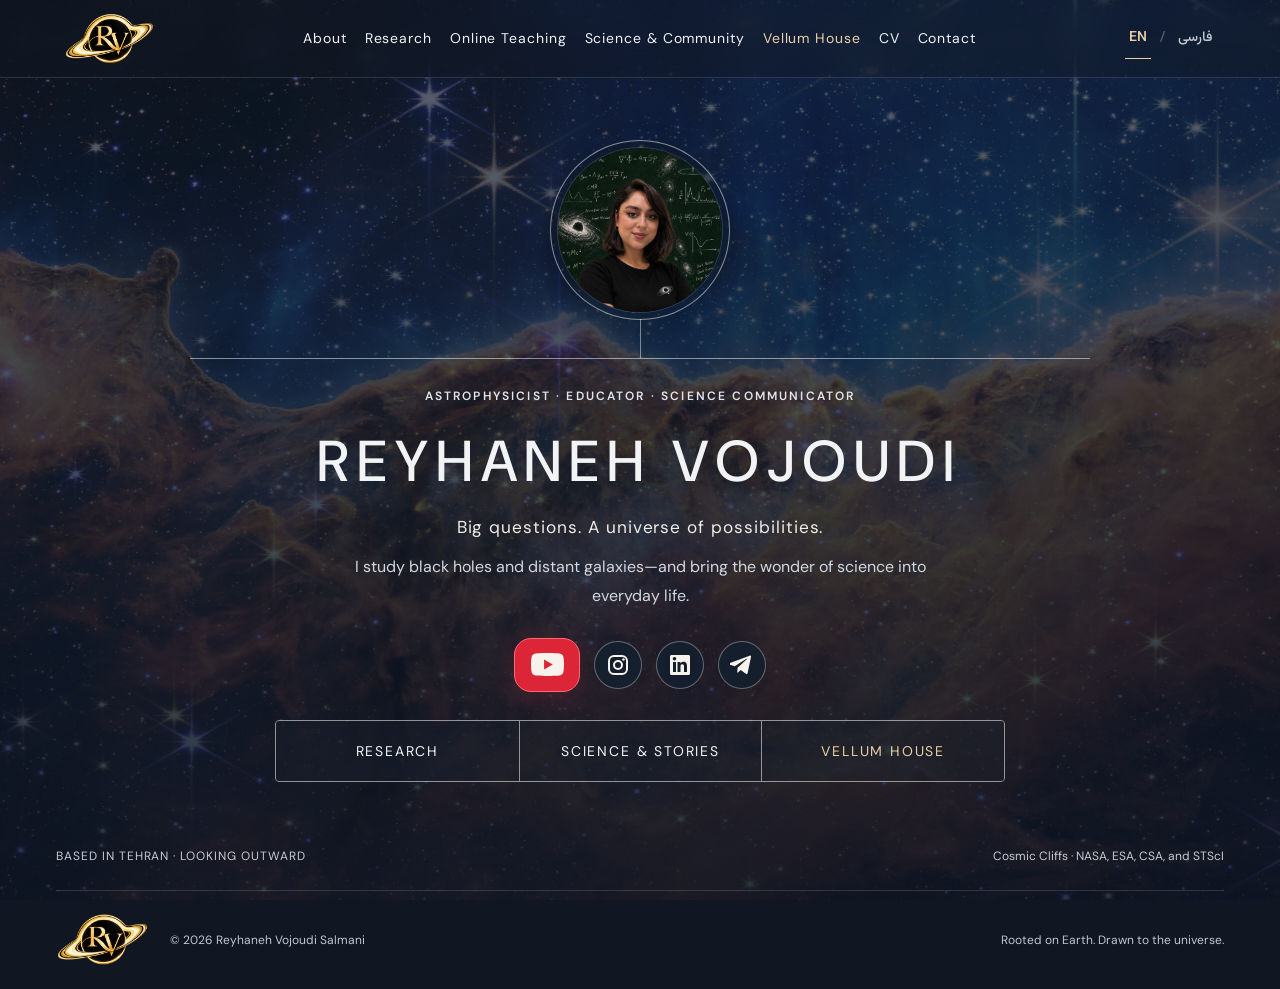
==== commit 18412130: "Icons added" ====
--- a/index.html
+++ b/index.html
@@ -32,7 +32,8 @@
     <h1>Reyhaneh <em>Vojoudi</em></h1>
     <p class="hero-line">Big questions. A universe of possibilities.</p>
     <p class="hero-intro">I study black holes and distant galaxies—and bring the wonder of science into everyday life.</p>
-    <nav class="hero-paths" aria-label="Explore my work"><a href="#research">Research</a><a href="#stories">Science &amp; Stories</a><a href="#vellum-house">Vellum House</a></nav><div class="hero-socials"><a href="https://www.youtube.com/@Reyhaneh.Vojoudi" target="_blank" rel="noopener noreferrer">YouTube</a><a href="https://www.instagram.com/reysics/" target="_blank" rel="noopener noreferrer">Instagram</a><a href="https://www.linkedin.com/in/reyhaneh-vojoudi/" target="_blank" rel="noopener noreferrer">LinkedIn</a></div>
+    <div class="hero-socials social-icons" role="group" aria-label="Find me online"><a class="social-icon social-youtube" href="https://www.youtube.com/@Reyhaneh.Vojoudi" target="_blank" rel="noopener noreferrer" aria-label="Watch my videos on YouTube" title="YouTube"><svg viewBox="0 0 24 24" width="24" height="24" fill="currentColor" aria-hidden="true" focusable="false"><path d="M23.5 6.2a3 3 0 0 0-2.1-2.1C19.5 3.6 12 3.6 12 3.6s-7.5 0-9.4.5A3 3 0 0 0 .5 6.2 31 31 0 0 0 0 12a31 31 0 0 0 .5 5.8 3 3 0 0 0 2.1 2.1c1.9.5 9.4.5 9.4.5s7.5 0 9.4-.5a3 3 0 0 0 2.1-2.1A31 31 0 0 0 24 12a31 31 0 0 0-.5-5.8Z"/><path fill="var(--play-fill, #15202e)" d="m9.5 15.6 6.3-3.6-6.3-3.6Z"/></svg></a><a class="social-icon social-instagram" href="https://www.instagram.com/reysics/" target="_blank" rel="noopener noreferrer" aria-label="Instagram" title="Instagram"><svg viewBox="0 0 24 24" width="24" height="24" fill="currentColor" aria-hidden="true" focusable="false"><rect x="3" y="3" width="18" height="18" rx="5" fill="none" stroke="currentColor" stroke-width="2"/><circle cx="12" cy="12" r="4" fill="none" stroke="currentColor" stroke-width="2"/><circle cx="17.5" cy="6.5" r="1.2"/></svg></a><a class="social-icon social-linkedin" href="https://www.linkedin.com/in/reyhaneh-vojoudi/" target="_blank" rel="noopener noreferrer" aria-label="LinkedIn" title="LinkedIn"><svg viewBox="0 0 24 24" width="24" height="24" fill="currentColor" aria-hidden="true" focusable="false"><path d="M20.45 2H3.55C2.69 2 2 2.68 2 3.52v16.96c0 .84.69 1.52 1.55 1.52h16.9c.86 0 1.55-.68 1.55-1.52V3.52c0-.84-.69-1.52-1.55-1.52ZM8 19H5V9h3v10ZM6.5 7.6a1.8 1.8 0 1 1 0-3.6 1.8 1.8 0 0 1 0 3.6ZM19 19h-3v-5.1c0-1.2 0-2.7-1.65-2.7S12.5 12.5 12.5 13.8V19h-3V9h2.88v1.37h.04A3.16 3.16 0 0 1 15.26 8.8C18.3 8.8 19 10.8 19 13.4V19Z"/></svg></a><a class="social-icon social-telegram" href="https://t.me/Reysics" target="_blank" rel="noopener noreferrer" aria-label="Telegram" title="Telegram"><svg viewBox="0 0 24 24" width="24" height="24" fill="currentColor" aria-hidden="true" focusable="false"><path d="m21.5 3.3-3.6 17c-.27 1.2-.98 1.49-1.98.93l-5.48-4.04-2.64 2.54c-.29.29-.54.54-1.1.54l.39-5.59L17.27 5.4c.44-.39-.1-.61-.68-.22L4 13.11l-5.42-1.69c-1.18-.37-1.2-1.18.25-1.75L20 1.82c.98-.36 1.84.22 1.5 1.48Z" transform="translate(1 1) scale(.93)"/></svg></a></div>
+    <nav class="hero-paths" aria-label="Explore my work"><a href="#research">Research</a><a href="#stories">Science &amp; Stories</a><a href="#vellum-house">Vellum House</a></nav>
     </div>
     <div class="hero-portrait-frame"><img class="hero-portrait" src="assets/reyhaneh-portrait.jpg" alt="Portrait of Reyhaneh Vojoudi" width="911" height="1653" fetchpriority="high"></div>
   </div>
@@ -43,7 +44,7 @@
 <section data-view="about" id="about" class="section wrap about-grid">
   <div><p class="eyebrow gold">01 / THE PERSON BEHIND THE QUESTIONS</p><h2>A scientist.<br>A storyteller.<br><em>Always curious.</em></h2></div>
   <div class="about-copy"><p class="lead">Hello, I’m Reyhaneh. You can call me Rey.</p><p>I’m an astrophysics researcher with a master’s degree in Gravity and Cosmology from K. N. Toosi University of Technology. My work connects the physics of black holes and galaxies with the possibilities of machine learning.</p><p>I investigate how we can learn from distant quasars, what early galaxies tell us about our cosmological models, and how AI can help us find meaningful patterns in astronomical data.</p><p>That curiosity travels with me: into the classroom, onto the screen, and into the communities I’m part of. Science, books, and shared experiences all give us new ways to see the world.</p>
-  <div class="about-links"><a href="https://scholar.google.com/citations?user=dKFWtnIAAAAJ&amp;hl=en" target="_blank" rel="noopener noreferrer">Google Scholar</a><a href="https://www.linkedin.com/in/reyhaneh-vojoudi/" target="_blank" rel="noopener noreferrer">LinkedIn</a><a href="https://www.instagram.com/reysics/" target="_blank" rel="noopener noreferrer">Instagram</a><a href="https://www.youtube.com/@Reyhaneh.Vojoudi" target="_blank" rel="noopener noreferrer">YouTube</a></div></div>
+  <div class="about-links social-links"><div class="social-icons" role="group" aria-label="Find me online"><a class="social-icon social-youtube" href="https://www.youtube.com/@Reyhaneh.Vojoudi" target="_blank" rel="noopener noreferrer" aria-label="Watch my videos on YouTube" title="YouTube"><svg viewBox="0 0 24 24" width="24" height="24" fill="currentColor" aria-hidden="true" focusable="false"><path d="M23.5 6.2a3 3 0 0 0-2.1-2.1C19.5 3.6 12 3.6 12 3.6s-7.5 0-9.4.5A3 3 0 0 0 .5 6.2 31 31 0 0 0 0 12a31 31 0 0 0 .5 5.8 3 3 0 0 0 2.1 2.1c1.9.5 9.4.5 9.4.5s7.5 0 9.4-.5a3 3 0 0 0 2.1-2.1A31 31 0 0 0 24 12a31 31 0 0 0-.5-5.8Z"/><path fill="var(--play-fill, #15202e)" d="m9.5 15.6 6.3-3.6-6.3-3.6Z"/></svg></a><a class="social-icon social-instagram" href="https://www.instagram.com/reysics/" target="_blank" rel="noopener noreferrer" aria-label="Instagram" title="Instagram"><svg viewBox="0 0 24 24" width="24" height="24" fill="currentColor" aria-hidden="true" focusable="false"><rect x="3" y="3" width="18" height="18" rx="5" fill="none" stroke="currentColor" stroke-width="2"/><circle cx="12" cy="12" r="4" fill="none" stroke="currentColor" stroke-width="2"/><circle cx="17.5" cy="6.5" r="1.2"/></svg></a><a class="social-icon social-linkedin" href="https://www.linkedin.com/in/reyhaneh-vojoudi/" target="_blank" rel="noopener noreferrer" aria-label="LinkedIn" title="LinkedIn"><svg viewBox="0 0 24 24" width="24" height="24" fill="currentColor" aria-hidden="true" focusable="false"><path d="M20.45 2H3.55C2.69 2 2 2.68 2 3.52v16.96c0 .84.69 1.52 1.55 1.52h16.9c.86 0 1.55-.68 1.55-1.52V3.52c0-.84-.69-1.52-1.55-1.52ZM8 19H5V9h3v10ZM6.5 7.6a1.8 1.8 0 1 1 0-3.6 1.8 1.8 0 0 1 0 3.6ZM19 19h-3v-5.1c0-1.2 0-2.7-1.65-2.7S12.5 12.5 12.5 13.8V19h-3V9h2.88v1.37h.04A3.16 3.16 0 0 1 15.26 8.8C18.3 8.8 19 10.8 19 13.4V19Z"/></svg></a><a class="social-icon social-telegram" href="https://t.me/Reysics" target="_blank" rel="noopener noreferrer" aria-label="Telegram" title="Telegram"><svg viewBox="0 0 24 24" width="24" height="24" fill="currentColor" aria-hidden="true" focusable="false"><path d="m21.5 3.3-3.6 17c-.27 1.2-.98 1.49-1.98.93l-5.48-4.04-2.64 2.54c-.29.29-.54.54-1.1.54l.39-5.59L17.27 5.4c.44-.39-.1-.61-.68-.22L4 13.11l-5.42-1.69c-1.18-.37-1.2-1.18.25-1.75L20 1.82c.98-.36 1.84.22 1.5 1.48Z" transform="translate(1 1) scale(.93)"/></svg></a></div><a href="https://scholar.google.com/citations?user=dKFWtnIAAAAJ&amp;hl=en" target="_blank" rel="noopener noreferrer">Google Scholar</a></div></div>
   <div class="credential-row"><div><strong>M.Sc.</strong><span>Gravity & Cosmology<br>K. N. Toosi · 2022</span></div><div><strong>20/20</strong><span>Master’s thesis<br>Primordial black holes as dark matter</span></div><div><strong>Research + AI</strong><span>Quasars, black holes<br>and the early universe</span></div></div>
 </section>
 
@@ -93,7 +94,7 @@
   <div id="vh-consultation" class="vh-consultation"><p class="eyebrow gold">BY CONSULTATION ONLY</p><h3>Start with a conversation.</h3><p>Every plan begins with the student. A private consultation is the first step in understanding your goals and deciding whether Vellum House is the right fit.</p><p>Please share the student’s name, age, education stage, current curriculum, academic standing, goals, key deadlines and the support needed. Include your city, time zone and availability, and introduce yourself if enquiring on the student’s behalf.</p><div class="actions"><a class="button primary" href="mailto:reyhaneh.vojoudi@gmail.com?subject=Vellum%20House%20%E2%80%94%20Initial%20consultation&amp;body=Hello%2C%0A%0AI%20would%20like%20to%20arrange%20an%20initial%20Vellum%20House%20consultation.%0A%0AStudent%20name%3A%0AAge%20and%20education%20stage%3A%0AYour%20name%20and%20relationship%20to%20the%20student%2C%20if%20different%3A%0ACity%2C%20country%20and%20time%20zone%3A%0ACurrent%20school%20or%20university%20and%20curriculum%3A%0AAcademic%20standing%20and%20main%20subjects%3A%0AAcademic%20goals%20and%20intended%20field%20or%20destination%3A%0ATimeline%20and%20key%20deadlines%3A%0AAreas%20where%20support%20is%20needed%3A%0APreferred%20days%20and%20times%20for%20a%20consultation%3A%0AAdditional%20context%20%28optional%29%3A%0A%0AThank%20you">Enquire about a consultation</a><a class="button outline" href="assets/Vellum_House_Brochure.pdf" target="_blank" rel="noopener">Read the brochure (PDF)</a></div></div>
 </div></section>
 
-<section data-view="contact" id="contact" class="section wrap contact-section"><p class="eyebrow gold">07 / START A CONVERSATION</p><h2>Have a question?<br><em>I like those.</em></h2><p>Research collaborations, teaching, science communication,<br class="desktop-break"> or an idea that deserves a conversation.</p><a class="contact-email" href="mailto:reyhaneh.vojoudi@gmail.com">reyhaneh.vojoudi@gmail.com</a><div class="contact-links"><a href="https://scholar.google.com/citations?user=dKFWtnIAAAAJ&amp;hl=en" target="_blank" rel="noopener noreferrer">Google Scholar</a><a href="https://www.linkedin.com/in/reyhaneh-vojoudi/" target="_blank" rel="noopener noreferrer">LinkedIn</a><a href="https://www.instagram.com/reysics/" target="_blank" rel="noopener noreferrer">Instagram</a><a href="https://www.youtube.com/@Reyhaneh.Vojoudi" target="_blank" rel="noopener noreferrer">YouTube</a></div></section>
+<section data-view="contact" id="contact" class="section wrap contact-section"><p class="eyebrow gold">07 / START A CONVERSATION</p><h2>Have a question?<br><em>I like those.</em></h2><p>Research collaborations, teaching, science communication,<br class="desktop-break"> or an idea that deserves a conversation.</p><a class="contact-email" href="mailto:reyhaneh.vojoudi@gmail.com">reyhaneh.vojoudi@gmail.com</a><div class="contact-links social-links"><div class="social-icons" role="group" aria-label="Find me online"><a class="social-icon social-youtube" href="https://www.youtube.com/@Reyhaneh.Vojoudi" target="_blank" rel="noopener noreferrer" aria-label="Watch my videos on YouTube" title="YouTube"><svg viewBox="0 0 24 24" width="24" height="24" fill="currentColor" aria-hidden="true" focusable="false"><path d="M23.5 6.2a3 3 0 0 0-2.1-2.1C19.5 3.6 12 3.6 12 3.6s-7.5 0-9.4.5A3 3 0 0 0 .5 6.2 31 31 0 0 0 0 12a31 31 0 0 0 .5 5.8 3 3 0 0 0 2.1 2.1c1.9.5 9.4.5 9.4.5s7.5 0 9.4-.5a3 3 0 0 0 2.1-2.1A31 31 0 0 0 24 12a31 31 0 0 0-.5-5.8Z"/><path fill="var(--play-fill, #15202e)" d="m9.5 15.6 6.3-3.6-6.3-3.6Z"/></svg></a><a class="social-icon social-instagram" href="https://www.instagram.com/reysics/" target="_blank" rel="noopener noreferrer" aria-label="Instagram" title="Instagram"><svg viewBox="0 0 24 24" width="24" height="24" fill="currentColor" aria-hidden="true" focusable="false"><rect x="3" y="3" width="18" height="18" rx="5" fill="none" stroke="currentColor" stroke-width="2"/><circle cx="12" cy="12" r="4" fill="none" stroke="currentColor" stroke-width="2"/><circle cx="17.5" cy="6.5" r="1.2"/></svg></a><a class="social-icon social-linkedin" href="https://www.linkedin.com/in/reyhaneh-vojoudi/" target="_blank" rel="noopener noreferrer" aria-label="LinkedIn" title="LinkedIn"><svg viewBox="0 0 24 24" width="24" height="24" fill="currentColor" aria-hidden="true" focusable="false"><path d="M20.45 2H3.55C2.69 2 2 2.68 2 3.52v16.96c0 .84.69 1.52 1.55 1.52h16.9c.86 0 1.55-.68 1.55-1.52V3.52c0-.84-.69-1.52-1.55-1.52ZM8 19H5V9h3v10ZM6.5 7.6a1.8 1.8 0 1 1 0-3.6 1.8 1.8 0 0 1 0 3.6ZM19 19h-3v-5.1c0-1.2 0-2.7-1.65-2.7S12.5 12.5 12.5 13.8V19h-3V9h2.88v1.37h.04A3.16 3.16 0 0 1 15.26 8.8C18.3 8.8 19 10.8 19 13.4V19Z"/></svg></a><a class="social-icon social-telegram" href="https://t.me/Reysics" target="_blank" rel="noopener noreferrer" aria-label="Telegram" title="Telegram"><svg viewBox="0 0 24 24" width="24" height="24" fill="currentColor" aria-hidden="true" focusable="false"><path d="m21.5 3.3-3.6 17c-.27 1.2-.98 1.49-1.98.93l-5.48-4.04-2.64 2.54c-.29.29-.54.54-1.1.54l.39-5.59L17.27 5.4c.44-.39-.1-.61-.68-.22L4 13.11l-5.42-1.69c-1.18-.37-1.2-1.18.25-1.75L20 1.82c.98-.36 1.84.22 1.5 1.48Z" transform="translate(1 1) scale(.93)"/></svg></a></div><a href="https://scholar.google.com/citations?user=dKFWtnIAAAAJ&amp;hl=en" target="_blank" rel="noopener noreferrer">Google Scholar</a></div></section>
 </main>
 <footer class="wrap"><div><a class="brand" href="#home" aria-label="Reyhaneh Vojoudi home"><img class="brand-logo" src="assets/reyhaneh-logo.png" alt="RV monogram encircled by a golden black hole accretion disk" width="1280" height="1280"></a><span>© 2026 Reyhaneh Vojoudi Salmani</span></div><p>Rooted on Earth. Drawn to the universe.</p><details class="credits"><summary>Image & academic credits</summary><p>Hero: Cosmic Cliffs, NGC 3324, observed by JWST/NIRCam. Credit: NASA, ESA, CSA, and STScI. Image cropped and darkened for presentation. <a href="https://esawebb.org/images/weic2205a/" target="_blank" rel="noopener noreferrer">Original image</a> · <a href="https://creativecommons.org/licenses/by/4.0/" target="_blank" rel="noopener noreferrer">CC BY 4.0</a>.</p><p>Education, appointments, awards, skills, and work-in-progress details follow my 2026 CV and subsequent updates. Published research links to original journal and arXiv records.</p></details></footer>
 </body></html>
--- a/bilingual.css
+++ b/bilingual.css
@@ -55,3 +55,17 @@
 /* Internal section navigation within each main category. */
 main [id]{scroll-margin-top:120px}.view-toolbar{align-items:flex-start}.view-links{gap:12px 22px}.view-links a{line-height:1.7}.site-header #navigation{gap:10px 18px}
 @media(max-width:760px){main [id]{scroll-margin-top:90px}.view-links{gap:10px 16px}}
+
+/* Social destinations: YouTube leads, immediately below the introduction. */
+.social-icons{display:flex;align-items:center;justify-content:center;gap:14px;direction:ltr}
+.hero-socials.social-icons{margin:0 auto 28px;letter-spacing:normal}
+.social-icons a.social-icon{display:inline-flex;align-items:center;justify-content:center;flex:0 0 auto;width:48px;height:48px;padding:0;border:1px solid #ffffff55;border-radius:50%;background:#15202ee6;color:#f7f3ec;transition:transform .18s,background .18s,border-color .18s;--play-fill:#15202e}
+.social-icons a.social-youtube{width:66px;height:54px;border-radius:17px;background:#dc2638;border-color:#ff6a76;box-shadow:0 6px 24px #dc263833;--play-fill:#dc2638}
+.social-youtube svg{width:33px;height:33px}
+.social-icons a:hover{transform:translateY(-3px);border-color:#ead0a6;background:#2b3748}
+.social-icons a.social-youtube:hover{background:#b91e2d;--play-fill:#b91e2d;border-color:#ff9ba4}
+.social-icons a:focus-visible{outline:3px solid #ead0a6;outline-offset:5px}
+.about-links.social-links,.contact-links.social-links{display:flex;flex-wrap:wrap;align-items:center;gap:22px}
+.social-links .social-icons{flex-wrap:nowrap}
+@media(max-width:380px){.social-icons{gap:11px}}
+@media(prefers-reduced-motion:reduce){.social-icons a.social-icon{transition:none}.social-icons a:hover{transform:none}}
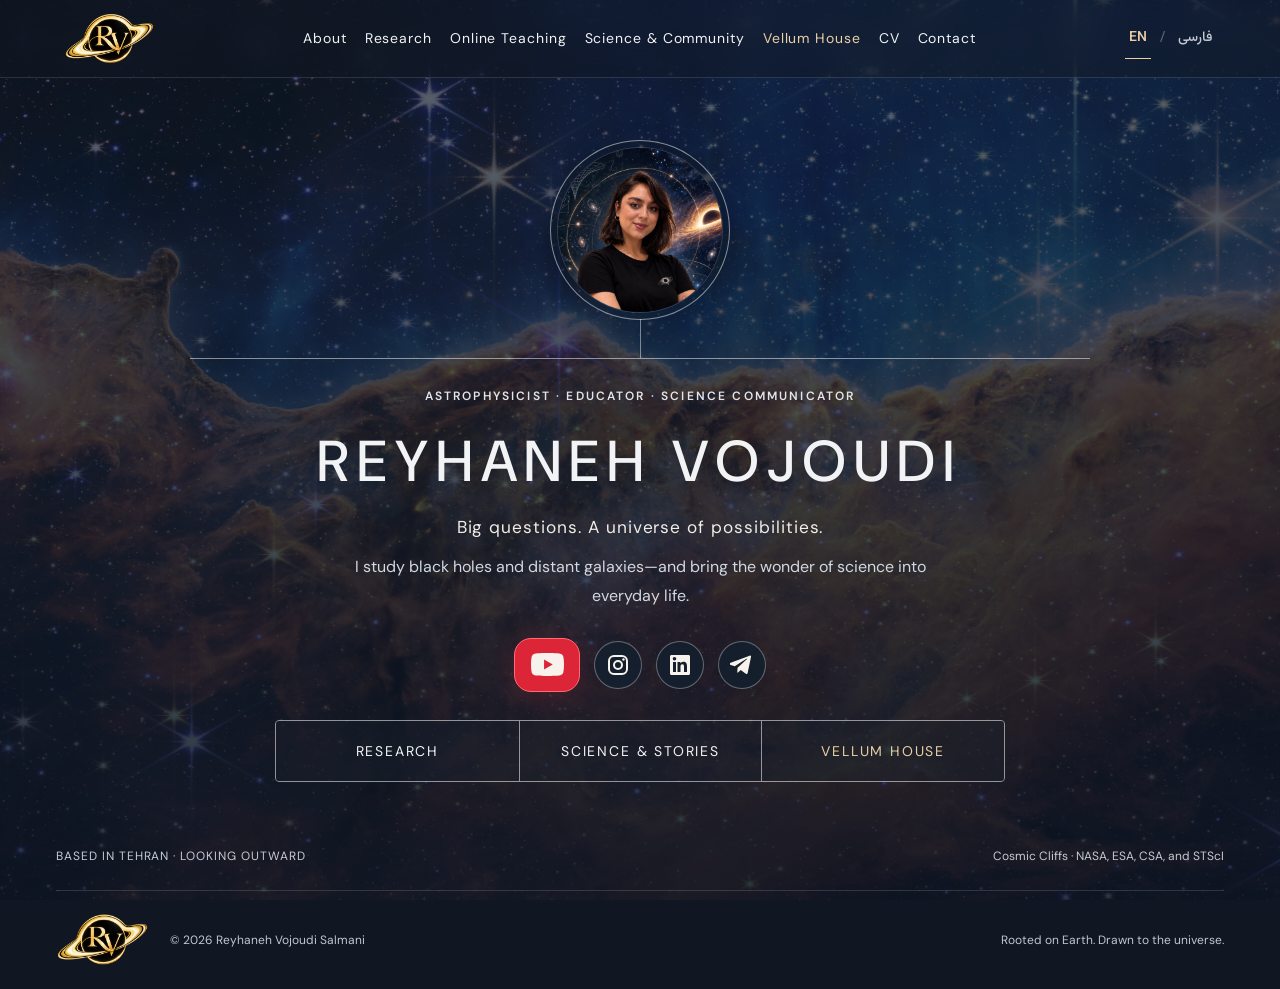
==== commit c7f056a8: "Add files via upload" ====
--- a/index.html
+++ b/index.html
@@ -2,7 +2,7 @@
 <html lang="en">
 <head>
   <meta charset="utf-8"><meta name="viewport" content="width=device-width,initial-scale=1">
-  <title>Reyhaneh Vojoudi — Astrophysicist & Science Communicator</title>
+  <title>Reyhaneh Vojoudi</title>
   <meta name="description" content="Explore Reyhaneh Vojoudi Salmani’s research on black holes, quasars, and galaxy evolution, alongside teaching, science videos, FilYc, and TR Book Club.">
   <meta name="theme-color" content="#080f1b">
   <link rel="icon" type="image/png" href="assets/reyhaneh-logo.png">
@@ -35,7 +35,7 @@
     <div class="hero-socials social-icons" role="group" aria-label="Find me online"><a class="social-icon social-youtube" href="https://www.youtube.com/@Reyhaneh.Vojoudi" target="_blank" rel="noopener noreferrer" aria-label="Watch my videos on YouTube" title="YouTube"><svg viewBox="0 0 24 24" width="24" height="24" fill="currentColor" aria-hidden="true" focusable="false"><path d="M23.5 6.2a3 3 0 0 0-2.1-2.1C19.5 3.6 12 3.6 12 3.6s-7.5 0-9.4.5A3 3 0 0 0 .5 6.2 31 31 0 0 0 0 12a31 31 0 0 0 .5 5.8 3 3 0 0 0 2.1 2.1c1.9.5 9.4.5 9.4.5s7.5 0 9.4-.5a3 3 0 0 0 2.1-2.1A31 31 0 0 0 24 12a31 31 0 0 0-.5-5.8Z"/><path fill="var(--play-fill, #15202e)" d="m9.5 15.6 6.3-3.6-6.3-3.6Z"/></svg></a><a class="social-icon social-instagram" href="https://www.instagram.com/reysics/" target="_blank" rel="noopener noreferrer" aria-label="Instagram" title="Instagram"><svg viewBox="0 0 24 24" width="24" height="24" fill="currentColor" aria-hidden="true" focusable="false"><rect x="3" y="3" width="18" height="18" rx="5" fill="none" stroke="currentColor" stroke-width="2"/><circle cx="12" cy="12" r="4" fill="none" stroke="currentColor" stroke-width="2"/><circle cx="17.5" cy="6.5" r="1.2"/></svg></a><a class="social-icon social-linkedin" href="https://www.linkedin.com/in/reyhaneh-vojoudi/" target="_blank" rel="noopener noreferrer" aria-label="LinkedIn" title="LinkedIn"><svg viewBox="0 0 24 24" width="24" height="24" fill="currentColor" aria-hidden="true" focusable="false"><path d="M20.45 2H3.55C2.69 2 2 2.68 2 3.52v16.96c0 .84.69 1.52 1.55 1.52h16.9c.86 0 1.55-.68 1.55-1.52V3.52c0-.84-.69-1.52-1.55-1.52ZM8 19H5V9h3v10ZM6.5 7.6a1.8 1.8 0 1 1 0-3.6 1.8 1.8 0 0 1 0 3.6ZM19 19h-3v-5.1c0-1.2 0-2.7-1.65-2.7S12.5 12.5 12.5 13.8V19h-3V9h2.88v1.37h.04A3.16 3.16 0 0 1 15.26 8.8C18.3 8.8 19 10.8 19 13.4V19Z"/></svg></a><a class="social-icon social-telegram" href="https://t.me/Reysics" target="_blank" rel="noopener noreferrer" aria-label="Telegram" title="Telegram"><svg viewBox="0 0 24 24" width="24" height="24" fill="currentColor" aria-hidden="true" focusable="false"><path d="m21.5 3.3-3.6 17c-.27 1.2-.98 1.49-1.98.93l-5.48-4.04-2.64 2.54c-.29.29-.54.54-1.1.54l.39-5.59L17.27 5.4c.44-.39-.1-.61-.68-.22L4 13.11l-5.42-1.69c-1.18-.37-1.2-1.18.25-1.75L20 1.82c.98-.36 1.84.22 1.5 1.48Z" transform="translate(1 1) scale(.93)"/></svg></a></div>
     <nav class="hero-paths" aria-label="Explore my work"><a href="#research">Research</a><a href="#stories">Science &amp; Stories</a><a href="#vellum-house">Vellum House</a></nav>
     </div>
-    <div class="hero-portrait-frame"><img class="hero-portrait" src="assets/reyhaneh-portrait.jpg" alt="Portrait of Reyhaneh Vojoudi" width="911" height="1653" fetchpriority="high"></div>
+    <div class="hero-portrait-frame"><img class="hero-portrait" src="assets/reyhaneh-portrait.jpg" alt="Portrait of Reyhaneh Vojoudi" width="1179" height="1019" fetchpriority="high"></div>
   </div>
   <div class="hero-bottom wrap"><span>BASED IN TEHRAN · LOOKING OUTWARD</span><a href="https://esawebb.org/images/weic2205a/" target="_blank" rel="noopener noreferrer">Cosmic Cliffs · NASA, ESA, CSA, and STScI</a></div>
 </section>
--- a/bilingual.css
+++ b/bilingual.css
@@ -69,3 +69,12 @@
 .social-links .social-icons{flex-wrap:nowrap}
 @media(max-width:380px){.social-icons{gap:11px}}
 @media(prefers-reduced-motion:reduce){.social-icons a.social-icon{transition:none}.social-icons a:hover{transform:none}}
+
+/* A quiet gold compass-like control, clear of mobile safe areas. */
+.back-to-top{position:fixed;right:max(22px,env(safe-area-inset-right));bottom:calc(22px + env(safe-area-inset-bottom));z-index:9;display:grid;place-items:center;width:48px;height:48px;padding:0;border:1px solid var(--gold);border-radius:50%;background:#111c2bf5;color:var(--gold);box-shadow:0 6px 24px #0005;cursor:pointer;transition:transform .15s ease,background .15s ease,box-shadow .15s ease}
+.back-to-top[hidden]{display:none}
+.back-to-top:hover{background:#253145;transform:translateY(-3px);box-shadow:0 8px 26px #0007}
+.back-to-top:focus-visible{outline:3px solid var(--gold);outline-offset:5px}
+.back-to-top:active{transform:translateY(0)}
+@media(max-width:760px){.back-to-top{right:max(16px,env(safe-area-inset-right));bottom:calc(16px + env(safe-area-inset-bottom))}}
+@media(prefers-reduced-motion:reduce){.back-to-top{transition:none}.back-to-top:hover{transform:none}}
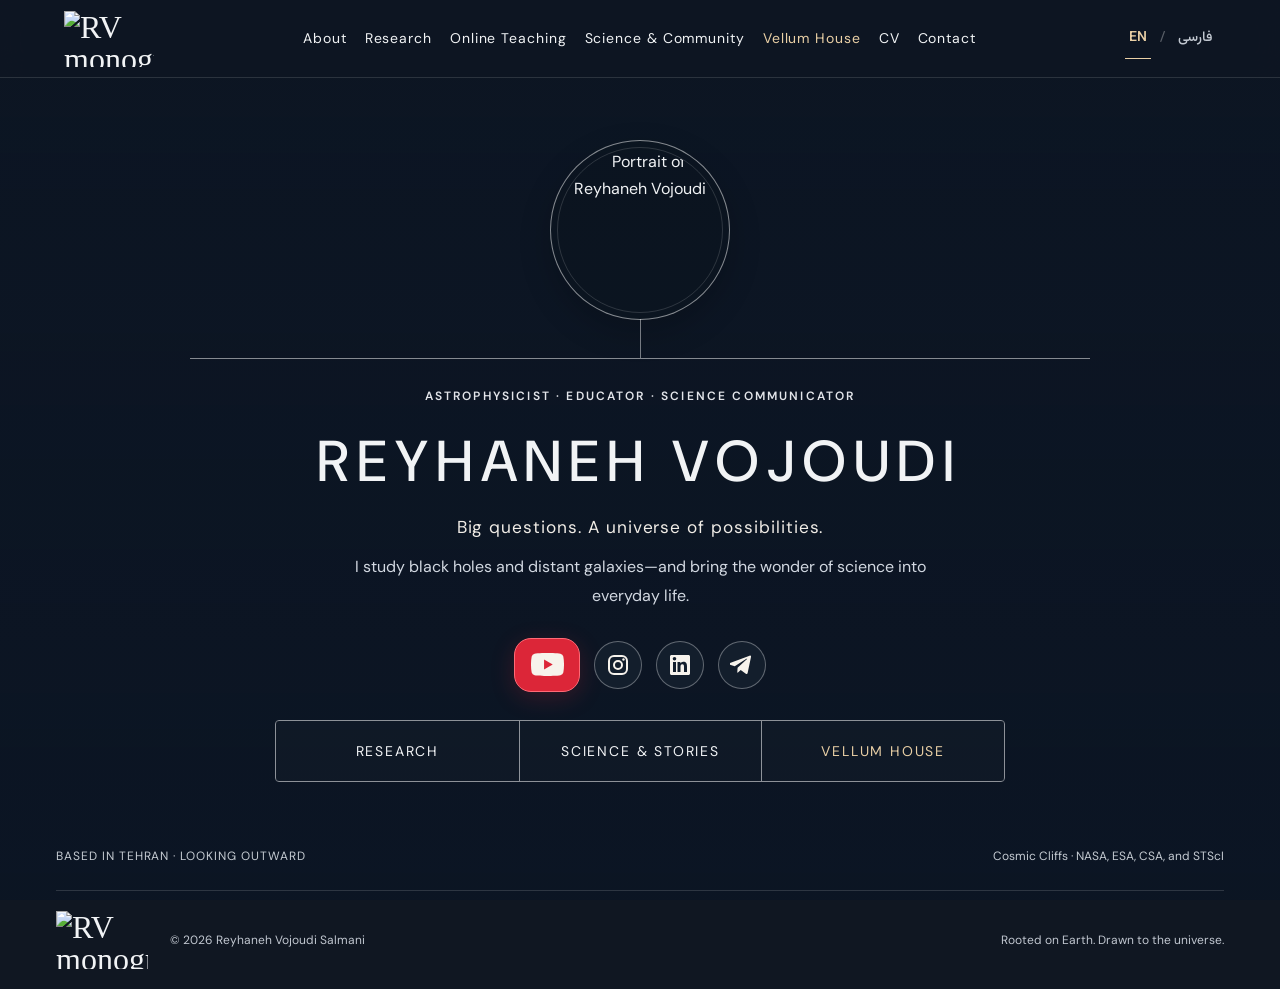
==== commit b61f0aa9: "Add files via upload" ====
--- a/index.html
+++ b/index.html
@@ -5,18 +5,21 @@
   <title>Reyhaneh Vojoudi</title>
   <meta name="description" content="Explore Reyhaneh Vojoudi Salmani’s research on black holes, quasars, and galaxy evolution, alongside teaching, science videos, FilYc, and TR Book Club.">
   <meta name="theme-color" content="#080f1b">
-  <link rel="icon" type="image/png" href="assets/reyhaneh-logo.png">
-  <link rel="stylesheet" href="styles.css">
-  <link rel="stylesheet" href="refined.css">
-  <link rel="stylesheet" href="bilingual.css">
+  <link rel="icon" type="image/png" href="assets/favicon.png">
   <link rel="alternate" hreflang="en" href="index.html">
   <link rel="alternate" hreflang="fa" href="fa.html">
+  <link rel="preconnect" href="https://fonts.googleapis.com">
+  <link rel="preconnect" href="https://fonts.gstatic.com" crossorigin>
+  <link rel="stylesheet" href="https://fonts.googleapis.com/css2?family=DM+Sans:wght@400;450;500;550;600;650;700&family=Manrope:wght@400;500;600;700;800&display=swap">
+  <link rel="stylesheet" href="site.css">
   <script src="script.js" defer></script>
+  <script src="form-config.js" defer></script>
+  <script src="forms.js" defer></script>
 </head>
 <body>
 <a class="skip" href="#main">Skip to content</a>
 <header class="site-header">
-  <a class="brand" href="#home" aria-label="Reyhaneh Vojoudi home"><img class="brand-logo" src="assets/reyhaneh-logo.png" alt="RV monogram encircled by a golden black hole accretion disk" width="1280" height="1280"></a>
+  <a class="brand" href="#home" aria-label="Reyhaneh Vojoudi home"><img class="brand-logo" src="assets/reyhaneh-logo.webp" alt="RV monogram encircled by a golden black hole accretion disk" width="270" height="270" decoding="async"></a>
 <div class="language-switch" role="group" aria-label="Website language" dir="ltr"><a data-language="en" href="index.html" lang="en" hreflang="en" aria-current="true">EN</a><span aria-hidden="true">/</span><a data-language="fa" href="fa.html" lang="fa" hreflang="fa">فارسی</a></div>
   <button class="menu-toggle" aria-expanded="false" aria-controls="navigation">Menu</button>
   <nav id="navigation" aria-label="Main navigation"><a href="#about">About</a><a href="#research">Research</a><a href="#teaching">Online Teaching</a><a href="#stories">Science &amp; Community</a><a href="#vellum-house" class="vh-nav">Vellum House</a><a href="assets/Reyhaneh_Vojoudi_CV.pdf" target="_blank" rel="noopener">CV</a><a href="#contact">Contact</a></nav>
@@ -24,7 +27,6 @@
 <main id="main">
 <div class="view-toolbar wrap" hidden><a href="#home" class="back-home">Home</a><nav class="view-links" aria-label="Section navigation"></nav></div>
 <section id="home" class="hero">
-  <img class="hero-image" src="assets/cosmic-cliffs.jpg" alt="Webb’s infrared view of golden clouds and young stars in the Cosmic Cliffs of the Carina Nebula" width="4000" height="2317" fetchpriority="high">
   <div class="hero-shade"></div>
   <div class="hero-content wrap">
     <div class="hero-copy">
@@ -35,7 +37,7 @@
     <div class="hero-socials social-icons" role="group" aria-label="Find me online"><a class="social-icon social-youtube" href="https://www.youtube.com/@Reyhaneh.Vojoudi" target="_blank" rel="noopener noreferrer" aria-label="Watch my videos on YouTube" title="YouTube"><svg viewBox="0 0 24 24" width="24" height="24" fill="currentColor" aria-hidden="true" focusable="false"><path d="M23.5 6.2a3 3 0 0 0-2.1-2.1C19.5 3.6 12 3.6 12 3.6s-7.5 0-9.4.5A3 3 0 0 0 .5 6.2 31 31 0 0 0 0 12a31 31 0 0 0 .5 5.8 3 3 0 0 0 2.1 2.1c1.9.5 9.4.5 9.4.5s7.5 0 9.4-.5a3 3 0 0 0 2.1-2.1A31 31 0 0 0 24 12a31 31 0 0 0-.5-5.8Z"/><path fill="var(--play-fill, #15202e)" d="m9.5 15.6 6.3-3.6-6.3-3.6Z"/></svg></a><a class="social-icon social-instagram" href="https://www.instagram.com/reysics/" target="_blank" rel="noopener noreferrer" aria-label="Instagram" title="Instagram"><svg viewBox="0 0 24 24" width="24" height="24" fill="currentColor" aria-hidden="true" focusable="false"><rect x="3" y="3" width="18" height="18" rx="5" fill="none" stroke="currentColor" stroke-width="2"/><circle cx="12" cy="12" r="4" fill="none" stroke="currentColor" stroke-width="2"/><circle cx="17.5" cy="6.5" r="1.2"/></svg></a><a class="social-icon social-linkedin" href="https://www.linkedin.com/in/reyhaneh-vojoudi/" target="_blank" rel="noopener noreferrer" aria-label="LinkedIn" title="LinkedIn"><svg viewBox="0 0 24 24" width="24" height="24" fill="currentColor" aria-hidden="true" focusable="false"><path d="M20.45 2H3.55C2.69 2 2 2.68 2 3.52v16.96c0 .84.69 1.52 1.55 1.52h16.9c.86 0 1.55-.68 1.55-1.52V3.52c0-.84-.69-1.52-1.55-1.52ZM8 19H5V9h3v10ZM6.5 7.6a1.8 1.8 0 1 1 0-3.6 1.8 1.8 0 0 1 0 3.6ZM19 19h-3v-5.1c0-1.2 0-2.7-1.65-2.7S12.5 12.5 12.5 13.8V19h-3V9h2.88v1.37h.04A3.16 3.16 0 0 1 15.26 8.8C18.3 8.8 19 10.8 19 13.4V19Z"/></svg></a><a class="social-icon social-telegram" href="https://t.me/Reysics" target="_blank" rel="noopener noreferrer" aria-label="Telegram" title="Telegram"><svg viewBox="0 0 24 24" width="24" height="24" fill="currentColor" aria-hidden="true" focusable="false"><path d="m21.5 3.3-3.6 17c-.27 1.2-.98 1.49-1.98.93l-5.48-4.04-2.64 2.54c-.29.29-.54.54-1.1.54l.39-5.59L17.27 5.4c.44-.39-.1-.61-.68-.22L4 13.11l-5.42-1.69c-1.18-.37-1.2-1.18.25-1.75L20 1.82c.98-.36 1.84.22 1.5 1.48Z" transform="translate(1 1) scale(.93)"/></svg></a></div>
     <nav class="hero-paths" aria-label="Explore my work"><a href="#research">Research</a><a href="#stories">Science &amp; Stories</a><a href="#vellum-house">Vellum House</a></nav>
     </div>
-    <div class="hero-portrait-frame"><img class="hero-portrait" src="assets/reyhaneh-portrait.jpg" alt="Portrait of Reyhaneh Vojoudi" width="1179" height="1019" fetchpriority="high"></div>
+    <div class="hero-portrait-frame"><img class="hero-portrait" src="assets/reyhaneh-portrait.webp" alt="Portrait of Reyhaneh Vojoudi" width="480" height="415" decoding="async" fetchpriority="high"></div>
   </div>
   <div class="hero-bottom wrap"><span>BASED IN TEHRAN · LOOKING OUTWARD</span><a href="https://esawebb.org/images/weic2205a/" target="_blank" rel="noopener noreferrer">Cosmic Cliffs · NASA, ESA, CSA, and STScI</a></div>
 </section>
@@ -75,7 +77,7 @@
   <div id="skills" class="skills-panel"><div><p class="eyebrow gold">THE TOOLKIT</p><h3>Ideas into investigation.</h3></div><div><h4>Computation & research</h4><div class="tags"><span>Python</span><span>Machine learning</span><span>LSTM</span><span>Autoencoders</span><span>C++</span><span>Wolfram Mathematica</span><span>LaTeX</span></div><h4>Languages & communication</h4><p>Persian · Native &nbsp; / &nbsp; English · C1, TOEFL 108 &nbsp; / &nbsp; German · C1</p><p class="small">Also learning French, Italian, and Arabic. Workshop familiarity with CAMB and CosmoMC.</p></div></div>
 </section>
 
-<section data-view="teaching" id="teaching" class="section teaching-section"><div class="wrap teaching-grid"><div><p class="eyebrow gold">04 / TEACHING & MENTORSHIP</p><h2>The best lesson<br>starts with<br><em>“What if?”</em></h2><p class="lead">Physics becomes memorable when students get to think like physicists.</p><p>My teaching spans English-language school physics and mathematics, postgraduate teaching assistance, and research-based tournament mentoring.</p><a class="text-link" href="mailto:reyhaneh.vojoudi@gmail.com?subject=Teaching%20or%20science%20event%20enquiry">Discuss teaching or a science event</a></div><div id="teaching-approach" class="teaching-list"><article><span>01</span><div><h3>From foundations to big ideas</h3><p>A-Level, IGCSE, and O-Level physics and mathematics. Lecturer and head of department at Glocal College, and lecturer at Hakim International School.</p></div></article><article><span>02</span><div><h3>University-level physics</h3><p>Teaching assistant for master’s courses in General Relativity and Cosmology at K. N. Toosi University of Technology.</p></div></article><article><span>03</span><div><h3>Learning through investigation</h3><p>Mentorship for young physicists and service as a jury member for the Persian Young Physicists’ and Young Naturalists’ tournaments.</p></div></article><article><span>04</span><div><h3>Education beyond the classroom</h3><p>Former Academic Dean at Iranian Cambridge School, supporting curriculum and teacher development. Scientific translation and editing, including work on Frank Wilczek’s <em>Fundamentals: Ten Keys to Reality</em>.</p></div></article><article><span>05</span><div><h3>German teaching &amp; educational supervision</h3><p>Head Teacher and Educational Supervisor for German at Melal Language Academy, Tehran · August 2018–January 2021.</p></div></article><article><span>06</span><div><h3>English &amp; German language teaching</h3><p>Part-time English and German teacher at language academies in Tehran · January 2015–January 2021. Institutions included Melal, Zaban Aval, Farsian, Pardisan, Iran Jahan, and Pep Talk.</p></div></article></div></div><div id="teaching-consultation" class="teaching-enquiry"><h3>Let’s find the right starting point.</h3><p>I teach Physics, Mathematics, English and German online. An initial assessment and consultation helps us understand your current level, goals and learning needs, and discuss a suitable way forward.</p><p>Please include your name, age or education stage, chosen subject, current level, goals, any target exam or curriculum, city and time zone, and availability. All classes take place online.</p><a class="button primary" href="mailto:reyhaneh.vojoudi@gmail.com?subject=Initial%20assessment%20and%20teaching%20consultation&amp;body=Hello%20Reyhaneh%2C%0A%0AI%20would%20like%20to%20arrange%20an%20initial%20assessment%20and%20teaching%20consultation.%0A%0AName%3A%0AAge%20or%20education%20stage%3A%0ASubject%20%28Physics%2C%20Mathematics%2C%20English%20or%20German%29%3A%0ACurrent%20level%20and%20learning%20background%3A%0ALearning%20goals%20and%20timeline%3A%0ACurriculum%20or%20target%20exam%2C%20if%20applicable%3A%0ACity%20and%20time%20zone%3A%0APreferred%20days%20and%20times%3A%0AAdditional%20context%20%28optional%29%3A%0A%0AThank%20you">Request an assessment &amp; consultation</a><p class="small">Session timing and details are confirmed by email.</p></div></section>
+<section data-view="teaching" id="teaching" class="section teaching-section"><div class="wrap teaching-grid"><div><p class="eyebrow gold">04 / TEACHING & MENTORSHIP</p><h2>The best lesson<br>starts with<br><em>“What if?”</em></h2><p class="lead">Physics becomes memorable when students get to think like physicists.</p><p>My teaching spans English-language school physics and mathematics, postgraduate teaching assistance, and research-based tournament mentoring.</p><a class="text-link" href="#contact" data-enquiry="collaboration" aria-haspopup="dialog">Discuss teaching or a science event</a></div><div id="teaching-approach" class="teaching-list"><article><span>01</span><div><h3>From foundations to big ideas</h3><p>A-Level, IGCSE, and O-Level physics and mathematics. Lecturer and head of department at Glocal College, and lecturer at Hakim International School.</p></div></article><article><span>02</span><div><h3>University-level physics</h3><p>Teaching assistant for master’s courses in General Relativity and Cosmology at K. N. Toosi University of Technology.</p></div></article><article><span>03</span><div><h3>Learning through investigation</h3><p>Mentorship for young physicists and service as a jury member for the Persian Young Physicists’ and Young Naturalists’ tournaments.</p></div></article><article><span>04</span><div><h3>Education beyond the classroom</h3><p>Former Academic Dean at Iranian Cambridge School, supporting curriculum and teacher development. Scientific translation and editing, including work on Frank Wilczek’s <em>Fundamentals: Ten Keys to Reality</em>.</p></div></article><article><span>05</span><div><h3>German teaching &amp; educational supervision</h3><p>Head Teacher and Educational Supervisor for German at Melal Language Academy, Tehran · August 2018–January 2021.</p></div></article><article><span>06</span><div><h3>English &amp; German language teaching</h3><p>Part-time English and German teacher at language academies in Tehran · January 2015–January 2021. Institutions included Melal, Zaban Aval, Farsian, Pardisan, Iran Jahan, and Pep Talk.</p></div></article></div></div><div id="teaching-consultation" class="teaching-enquiry"><h3>Let’s find the right starting point.</h3><p>I teach Physics, Mathematics, English and German online. An initial assessment and consultation helps us understand your current level, goals and learning needs, and discuss a suitable way forward.</p><p>Complete the short enquiry form with your chosen subject, current level and learning goal. All classes take place online.</p><a class="button primary" href="#contact" data-enquiry="teaching" aria-haspopup="dialog">Request an assessment &amp; consultation</a><p class="small">Session timing and details are confirmed by email.</p></div></section>
 
 <section data-view="science" id="stories" class="section wrap">
   <div class="section-head"><div><p class="eyebrow gold">05 / SCIENCE, OUT LOUD</p><h2>The universe is<br><em>for everyone.</em></h2></div><div><p>Black holes, big questions, and life as a researcher. I share the science—and the person doing it—through videos and conversations.</p><a class="text-link" href="https://www.youtube.com/@Reyhaneh.Vojoudi" target="_blank" rel="noopener noreferrer">Explore my YouTube channel</a></div></div>
@@ -91,10 +93,11 @@
   <div class="vh-intro"><div><p class="eyebrow gold">ONE STUDENT. ONE CONTINUOUS PLAN.</p><h3>Every decision,<br>part of a bigger picture.</h3></div><div><p>Vellum House is a private academic management office for students and families who want continuity across teaching, curriculum choices, personal development, and admissions.</p><p>Specialist instruction, a tailored roadmap, and regular evaluation work together. Families receive a clear monthly picture of progress, while each next step is planned around the student’s goals, strengths, and ambitions.</p></div></div>
   <div id="vh-services" class="vh-services"><article><p class="eyebrow gold">01 / ACADEMIC DIRECTION</p><h3>A deliberate pathway</h3><p>Assessment and long-term planning across IGCSE, A Level, IB, SAT, and AP, with private instruction aligned to the student’s roadmap.</p></article><article><p class="eyebrow gold">02 / PROFILE &amp; ADMISSIONS</p><h3>Preparation with purpose</h3><p>Research, competitions, and leadership experiences, followed by university selection, applications, essays, and interview preparation.</p></article><article><p class="eyebrow gold">03 / CONTINUITY &amp; SUPPORT</p><h3>The whole journey</h3><p>Monthly evaluation and family reporting, plus support for university coursework strategy, research direction, and graduate applications.</p></article></div>
   <div id="vh-roadmap" class="vh-roadmap"><h3>From first assessment to the next chapter.</h3><ol><li><span>01</span>Assessment</li><li><span>02</span>Personal roadmap</li><li><span>03</span>Private instruction</li><li><span>04</span>Monthly review</li><li><span>05</span>University strategy</li><li><span>06</span>Application preparation</li></ol></div>
-  <div id="vh-consultation" class="vh-consultation"><p class="eyebrow gold">BY CONSULTATION ONLY</p><h3>Start with a conversation.</h3><p>Every plan begins with the student. A private consultation is the first step in understanding your goals and deciding whether Vellum House is the right fit.</p><p>Please share the student’s name, age, education stage, current curriculum, academic standing, goals, key deadlines and the support needed. Include your city, time zone and availability, and introduce yourself if enquiring on the student’s behalf.</p><div class="actions"><a class="button primary" href="mailto:reyhaneh.vojoudi@gmail.com?subject=Vellum%20House%20%E2%80%94%20Initial%20consultation&amp;body=Hello%2C%0A%0AI%20would%20like%20to%20arrange%20an%20initial%20Vellum%20House%20consultation.%0A%0AStudent%20name%3A%0AAge%20and%20education%20stage%3A%0AYour%20name%20and%20relationship%20to%20the%20student%2C%20if%20different%3A%0ACity%2C%20country%20and%20time%20zone%3A%0ACurrent%20school%20or%20university%20and%20curriculum%3A%0AAcademic%20standing%20and%20main%20subjects%3A%0AAcademic%20goals%20and%20intended%20field%20or%20destination%3A%0ATimeline%20and%20key%20deadlines%3A%0AAreas%20where%20support%20is%20needed%3A%0APreferred%20days%20and%20times%20for%20a%20consultation%3A%0AAdditional%20context%20%28optional%29%3A%0A%0AThank%20you">Enquire about a consultation</a><a class="button outline" href="assets/Vellum_House_Brochure.pdf" target="_blank" rel="noopener">Read the brochure (PDF)</a></div></div>
+  <div id="vh-consultation" class="vh-consultation"><p class="eyebrow gold">BY CONSULTATION ONLY</p><h3>Start with a conversation.</h3><p>Every plan begins with the student. A private consultation is the first step in understanding your goals and deciding whether Vellum House is the right fit.</p><p>Use the short enquiry form to share the student’s education stage, goals and any important deadlines. If enquiring for someone else, please mention your relationship.</p><div class="actions"><a class="button primary" href="#contact" data-enquiry="vellum" aria-haspopup="dialog">Enquire about a consultation</a><a class="button outline" href="assets/Vellum_House_Brochure.pdf" target="_blank" rel="noopener">Read the brochure (PDF)</a></div></div>
 </div></section>
 
-<section data-view="contact" id="contact" class="section wrap contact-section"><p class="eyebrow gold">07 / START A CONVERSATION</p><h2>Have a question?<br><em>I like those.</em></h2><p>Research collaborations, teaching, science communication,<br class="desktop-break"> or an idea that deserves a conversation.</p><a class="contact-email" href="mailto:reyhaneh.vojoudi@gmail.com">reyhaneh.vojoudi@gmail.com</a><div class="contact-links social-links"><div class="social-icons" role="group" aria-label="Find me online"><a class="social-icon social-youtube" href="https://www.youtube.com/@Reyhaneh.Vojoudi" target="_blank" rel="noopener noreferrer" aria-label="Watch my videos on YouTube" title="YouTube"><svg viewBox="0 0 24 24" width="24" height="24" fill="currentColor" aria-hidden="true" focusable="false"><path d="M23.5 6.2a3 3 0 0 0-2.1-2.1C19.5 3.6 12 3.6 12 3.6s-7.5 0-9.4.5A3 3 0 0 0 .5 6.2 31 31 0 0 0 0 12a31 31 0 0 0 .5 5.8 3 3 0 0 0 2.1 2.1c1.9.5 9.4.5 9.4.5s7.5 0 9.4-.5a3 3 0 0 0 2.1-2.1A31 31 0 0 0 24 12a31 31 0 0 0-.5-5.8Z"/><path fill="var(--play-fill, #15202e)" d="m9.5 15.6 6.3-3.6-6.3-3.6Z"/></svg></a><a class="social-icon social-instagram" href="https://www.instagram.com/reysics/" target="_blank" rel="noopener noreferrer" aria-label="Instagram" title="Instagram"><svg viewBox="0 0 24 24" width="24" height="24" fill="currentColor" aria-hidden="true" focusable="false"><rect x="3" y="3" width="18" height="18" rx="5" fill="none" stroke="currentColor" stroke-width="2"/><circle cx="12" cy="12" r="4" fill="none" stroke="currentColor" stroke-width="2"/><circle cx="17.5" cy="6.5" r="1.2"/></svg></a><a class="social-icon social-linkedin" href="https://www.linkedin.com/in/reyhaneh-vojoudi/" target="_blank" rel="noopener noreferrer" aria-label="LinkedIn" title="LinkedIn"><svg viewBox="0 0 24 24" width="24" height="24" fill="currentColor" aria-hidden="true" focusable="false"><path d="M20.45 2H3.55C2.69 2 2 2.68 2 3.52v16.96c0 .84.69 1.52 1.55 1.52h16.9c.86 0 1.55-.68 1.55-1.52V3.52c0-.84-.69-1.52-1.55-1.52ZM8 19H5V9h3v10ZM6.5 7.6a1.8 1.8 0 1 1 0-3.6 1.8 1.8 0 0 1 0 3.6ZM19 19h-3v-5.1c0-1.2 0-2.7-1.65-2.7S12.5 12.5 12.5 13.8V19h-3V9h2.88v1.37h.04A3.16 3.16 0 0 1 15.26 8.8C18.3 8.8 19 10.8 19 13.4V19Z"/></svg></a><a class="social-icon social-telegram" href="https://t.me/Reysics" target="_blank" rel="noopener noreferrer" aria-label="Telegram" title="Telegram"><svg viewBox="0 0 24 24" width="24" height="24" fill="currentColor" aria-hidden="true" focusable="false"><path d="m21.5 3.3-3.6 17c-.27 1.2-.98 1.49-1.98.93l-5.48-4.04-2.64 2.54c-.29.29-.54.54-1.1.54l.39-5.59L17.27 5.4c.44-.39-.1-.61-.68-.22L4 13.11l-5.42-1.69c-1.18-.37-1.2-1.18.25-1.75L20 1.82c.98-.36 1.84.22 1.5 1.48Z" transform="translate(1 1) scale(.93)"/></svg></a></div><a href="https://scholar.google.com/citations?user=dKFWtnIAAAAJ&amp;hl=en" target="_blank" rel="noopener noreferrer">Google Scholar</a></div></section>
+<section data-view="contact" id="contact" class="section wrap contact-section"><p class="eyebrow gold">07 / START A CONVERSATION</p><h2>Have a question?<br><em>I like those.</em></h2><p>Research collaborations, teaching, science communication,<br class="desktop-break"> or an idea that deserves a conversation.</p><a class="contact-email" href="#contact" data-enquiry="general" aria-haspopup="dialog">Send an enquiry</a><div class="contact-links social-links"><div class="social-icons" role="group" aria-label="Find me online"><a class="social-icon social-youtube" href="https://www.youtube.com/@Reyhaneh.Vojoudi" target="_blank" rel="noopener noreferrer" aria-label="Watch my videos on YouTube" title="YouTube"><svg viewBox="0 0 24 24" width="24" height="24" fill="currentColor" aria-hidden="true" focusable="false"><path d="M23.5 6.2a3 3 0 0 0-2.1-2.1C19.5 3.6 12 3.6 12 3.6s-7.5 0-9.4.5A3 3 0 0 0 .5 6.2 31 31 0 0 0 0 12a31 31 0 0 0 .5 5.8 3 3 0 0 0 2.1 2.1c1.9.5 9.4.5 9.4.5s7.5 0 9.4-.5a3 3 0 0 0 2.1-2.1A31 31 0 0 0 24 12a31 31 0 0 0-.5-5.8Z"/><path fill="var(--play-fill, #15202e)" d="m9.5 15.6 6.3-3.6-6.3-3.6Z"/></svg></a><a class="social-icon social-instagram" href="https://www.instagram.com/reysics/" target="_blank" rel="noopener noreferrer" aria-label="Instagram" title="Instagram"><svg viewBox="0 0 24 24" width="24" height="24" fill="currentColor" aria-hidden="true" focusable="false"><rect x="3" y="3" width="18" height="18" rx="5" fill="none" stroke="currentColor" stroke-width="2"/><circle cx="12" cy="12" r="4" fill="none" stroke="currentColor" stroke-width="2"/><circle cx="17.5" cy="6.5" r="1.2"/></svg></a><a class="social-icon social-linkedin" href="https://www.linkedin.com/in/reyhaneh-vojoudi/" target="_blank" rel="noopener noreferrer" aria-label="LinkedIn" title="LinkedIn"><svg viewBox="0 0 24 24" width="24" height="24" fill="currentColor" aria-hidden="true" focusable="false"><path d="M20.45 2H3.55C2.69 2 2 2.68 2 3.52v16.96c0 .84.69 1.52 1.55 1.52h16.9c.86 0 1.55-.68 1.55-1.52V3.52c0-.84-.69-1.52-1.55-1.52ZM8 19H5V9h3v10ZM6.5 7.6a1.8 1.8 0 1 1 0-3.6 1.8 1.8 0 0 1 0 3.6ZM19 19h-3v-5.1c0-1.2 0-2.7-1.65-2.7S12.5 12.5 12.5 13.8V19h-3V9h2.88v1.37h.04A3.16 3.16 0 0 1 15.26 8.8C18.3 8.8 19 10.8 19 13.4V19Z"/></svg></a><a class="social-icon social-telegram" href="https://t.me/Reysics" target="_blank" rel="noopener noreferrer" aria-label="Telegram" title="Telegram"><svg viewBox="0 0 24 24" width="24" height="24" fill="currentColor" aria-hidden="true" focusable="false"><path d="m21.5 3.3-3.6 17c-.27 1.2-.98 1.49-1.98.93l-5.48-4.04-2.64 2.54c-.29.29-.54.54-1.1.54l.39-5.59L17.27 5.4c.44-.39-.1-.61-.68-.22L4 13.11l-5.42-1.69c-1.18-.37-1.2-1.18.25-1.75L20 1.82c.98-.36 1.84.22 1.5 1.48Z" transform="translate(1 1) scale(.93)"/></svg></a></div><a href="https://scholar.google.com/citations?user=dKFWtnIAAAAJ&amp;hl=en" target="_blank" rel="noopener noreferrer">Google Scholar</a></div></section>
 </main>
-<footer class="wrap"><div><a class="brand" href="#home" aria-label="Reyhaneh Vojoudi home"><img class="brand-logo" src="assets/reyhaneh-logo.png" alt="RV monogram encircled by a golden black hole accretion disk" width="1280" height="1280"></a><span>© 2026 Reyhaneh Vojoudi Salmani</span></div><p>Rooted on Earth. Drawn to the universe.</p><details class="credits"><summary>Image & academic credits</summary><p>Hero: Cosmic Cliffs, NGC 3324, observed by JWST/NIRCam. Credit: NASA, ESA, CSA, and STScI. Image cropped and darkened for presentation. <a href="https://esawebb.org/images/weic2205a/" target="_blank" rel="noopener noreferrer">Original image</a> · <a href="https://creativecommons.org/licenses/by/4.0/" target="_blank" rel="noopener noreferrer">CC BY 4.0</a>.</p><p>Education, appointments, awards, skills, and work-in-progress details follow my 2026 CV and subsequent updates. Published research links to original journal and arXiv records.</p></details></footer>
+<footer class="wrap"><div><a class="brand" href="#home" aria-label="Reyhaneh Vojoudi home"><img class="brand-logo" src="assets/reyhaneh-logo.webp" alt="RV monogram encircled by a golden black hole accretion disk" width="270" height="270" decoding="async"></a><span>© 2026 Reyhaneh Vojoudi Salmani</span></div><p>Rooted on Earth. Drawn to the universe.</p><details class="credits"><summary>Image & academic credits</summary><p>Hero: Cosmic Cliffs, NGC 3324, observed by JWST/NIRCam. Credit: NASA, ESA, CSA, and STScI. Image cropped and darkened for presentation. <a href="https://esawebb.org/images/weic2205a/" target="_blank" rel="noopener noreferrer">Original image</a> · <a href="https://creativecommons.org/licenses/by/4.0/" target="_blank" rel="noopener noreferrer">CC BY 4.0</a>.</p><p>Education, appointments, awards, skills, and work-in-progress details follow my 2026 CV and subsequent updates. Published research links to original journal and arXiv records.</p></details></footer>
+<noscript><p style="text-align:center">Please enable JavaScript to use the enquiry form.</p></noscript>
 </body></html>
--- a/site.css
+++ b/site.css
@@ -0,0 +1,178 @@
+:root{--bg:#080f1b;--surface:#0e1928;--text:#f1f3f5;--muted:#aab4c4;--gold:#e6ba83;--line:#ffffff20;--serif:Georgia,'Times New Roman',serif;--sans:'DM Sans',Arial,sans-serif}*{box-sizing:border-box}html{scroll-behavior:smooth;scroll-padding-top:100px}body{margin:0;background:var(--bg);color:var(--text);font-family:var(--sans);font-size:16px;line-height:1.7}a{color:inherit;text-decoration:none}button{font:inherit;cursor:pointer}a,button{touch-action:manipulation}a:focus-visible,button:focus-visible,summary:focus-visible{outline:2px solid var(--gold);outline-offset:6px}a:hover{color:var(--gold)}button:hover{color:var(--gold)}p{margin:0 0 1.25rem;color:var(--muted)}h1,h2,h3,h4{line-height:1.14;font-weight:500;margin:0}h2{font-size:clamp(2.6rem,4.5vw,4.25rem);letter-spacing:-.055em}h2 em,h1 em{font-family:var(--serif);font-weight:400;letter-spacing:-.045em}h2 em{color:var(--gold)}h3{font-size:1.7rem;letter-spacing:-.035em}h4{font-size:1.15rem}em{font-family:var(--serif)}.wrap{width:min(1240px,calc(100% - 112px));margin-inline:auto}.section{padding-block:110px}.eyebrow{font-size:.75rem;letter-spacing:.17em;font-weight:600;line-height:1.6;margin-bottom:24px}.gold{color:var(--gold)}.small{font-size:.875rem}.lead{font-size:1.4rem;color:var(--text);line-height:1.6}.skip{position:fixed;top:-80px;left:20px;padding:14px;background:var(--gold);color:var(--bg);z-index:20}.skip:focus{top:12px}.site-header{height:88px;display:flex;align-items:center;justify-content:space-between;padding:0 56px;border-bottom:1px solid var(--line);background:#080f1bf0;position:sticky;top:0;z-index:10;backdrop-filter:blur(18px)}.brand{font-family:var(--serif);font-size:2rem;letter-spacing:-.13em;display:inline-flex;align-items:center;gap:5px}.brand-star{color:var(--gold);font-size:1.5rem;align-self:flex-start;line-height:1.2;margin-top:5px}.site-header nav{display:flex;align-items:center;gap:30px;font-size:.875rem}.nav-contact{padding:9px 19px;border:1px solid #e6ba8360;border-radius:3px;color:var(--gold)}.menu-toggle{display:none}.hero{min-height:760px;height:calc(100svh - 88px);max-height:1000px;position:relative;isolation:isolate;display:flex;align-items:center;overflow:hidden}.hero-image,.hero-shade{position:absolute;inset:0;width:100%;height:100%;object-fit:cover;z-index:-2}.hero-image{object-position:68% 50%}.hero-shade{z-index:-1;background:linear-gradient(90deg,#080f1bf5 0%,#080f1bc9 30%,#080f1b28 70%),linear-gradient(0deg,#080f1be6,transparent 45%,#080f1b30)}.hero-content{padding-block:70px 115px}.hero-content .eyebrow{color:#d0d9e4}.hero h1{font-size:clamp(4.6rem,8vw,8rem);font-family:'Manrope',var(--sans);font-weight:500;letter-spacing:-.075em;line-height:1.0;margin-bottom:32px}.hero h1 em{color:var(--gold);font-size:1.07em;line-height:1.1}.hero-line{font-size:1.65rem;color:var(--text);line-height:1.4;letter-spacing:-.015em}.hero-intro{font-size:1.05rem;max-width:410px;color:#c2cbd5}.actions{display:flex;gap:14px;margin-top:32px;flex-wrap:wrap}.button{display:inline-flex;align-items:center;justify-content:center;min-height:49px;padding:12px 21px;border-radius:3px;font-size:.9rem;font-weight:500;line-height:1.5;transition:background .2s,color .2s}.primary{background:var(--gold);color:#111826}.primary:hover{background:#f5cf9e;color:#111826}.glass{background:#080f1b60;border:1px solid #ffffff55}.hero-bottom{position:absolute;bottom:26px;left:0;right:0;display:flex;justify-content:space-between;gap:24px;font-size:.75rem;color:#c5cbd2;letter-spacing:.06em}.hero-bottom a{max-width:50%;text-align:right;letter-spacing:0}.topic-strip{border-block:1px solid var(--line);display:flex;justify-content:center;align-items:center;gap:38px;padding:25px 24px;font-size:.75rem;letter-spacing:.15em;color:#abb8c9}.topic-strip span[aria-hidden]{color:var(--gold);font-size:1.15rem}.about-grid{display:grid;grid-template-columns:1fr 1.1fr;gap:52px 90px}.about-copy{padding-top:15px}.about-links{display:flex;gap:24px;flex-wrap:wrap;margin-top:28px;font-size:.875rem}.about-links a,.text-link,.paper-links a,.contact-links a{border-bottom:1px solid #e6ba8355;padding-bottom:4px;color:var(--gold)}.credential-row{grid-column:1/-1;display:grid;grid-template-columns:repeat(3,1fr);border-block:1px solid var(--line);padding:32px 0;margin-top:8px}.credential-row>div{padding:0 30px;border-left:1px solid var(--line);display:flex;flex-direction:column;gap:10px}.credential-row>div:first-child{border:0;padding-left:0}.credential-row strong{font-size:1.7rem;font-weight:500;letter-spacing:-.04em}.credential-row span{color:var(--muted);font-size:.9rem}.research-section{background:var(--surface)}.section-head{display:grid;grid-template-columns:1.25fr .75fr;gap:80px;align-items:end;margin-bottom:55px}.section-head>p,.section-head>div>p:last-child{margin-bottom:4px}.research-grid{display:grid;grid-template-columns:repeat(3,1fr);border:1px solid var(--line);margin:0 0 75px}.research-card{padding:35px 30px;border-left:1px solid var(--line);display:flex;flex-direction:column;align-items:flex-start}.research-card:first-child{border:0}.index{font-family:var(--serif);font-style:italic;font-size:1.8rem;color:var(--gold);margin-bottom:38px}.research-card h3{margin-bottom:20px;font-size:1.75rem;line-height:1.2}.research-card p{font-size:1rem;line-height:1.75}.card-foot{margin-top:auto;padding-top:28px;color:#b6c6d9;font-size:.75rem;letter-spacing:.06em}.publications-head{display:flex;gap:25px;align-items:center;justify-content:space-between;margin-bottom:25px}.publications-head h3{font-size:1.35rem}.filters{display:flex;gap:6px;flex-wrap:wrap}.filters button{color:var(--muted);background:transparent;border:1px solid transparent;border-radius:3px;padding:8px 14px;font-size:.875rem}.filters .active{color:var(--gold);border-color:#e6ba8355;background:#e6ba8309}.paper{display:grid;grid-template-columns:145px 1fr;gap:28px;padding:35px 0;border-top:1px solid var(--line)}.paper[hidden]{display:none}.paper-meta{display:flex;flex-direction:column;align-items:flex-start;gap:16px;font-size:1.25rem;color:#d6deea}.badge{border:1px solid #7caecc55;color:#b2d4ea;font-size:.75rem;line-height:1.4;padding:5px 8px;border-radius:2px}.badge.progress{color:var(--gold);border-color:#e6ba8345}.journal{font-size:.75rem;letter-spacing:.12em;color:var(--gold);margin-bottom:12px}.paper h4{font-size:1.35rem;line-height:1.4;max-width:850px}.authors{font-size:.875rem;margin:12px 0}.authors strong{font-weight:500;color:#d0d8e3}.paper p:not(.journal):not(.authors){max-width:860px;margin-bottom:16px}.paper-links{display:flex;gap:23px;font-size:.875rem}.publication-note{border-top:1px solid var(--line);padding-top:20px;margin-bottom:0;color:#94a4b9}.journey-grid{display:grid;grid-template-columns:1fr 1fr;gap:90px}.minor-heading{font-size:1.25rem;margin-bottom:35px}.timeline{list-style:none;margin:0;padding:0 0 0 25px;border-left:1px solid #e6ba8355}.timeline li{position:relative;padding:0 0 35px 0}.timeline li:last-child{padding-bottom:0}.timeline li:before{content:'';position:absolute;width:7px;height:7px;border:1px solid var(--gold);background:var(--bg);left:-29px;top:9px;transform:rotate(45deg)}.timeline span,.milestone>span{font-size:.75rem;color:var(--gold);letter-spacing:.08em}.timeline h4,.milestone h4{margin:9px 0;font-size:1.08rem;line-height:1.5}.timeline p,.milestone p{font-size:.9rem;margin:0}.achievement-panel{background:#111d2d;padding:35px}.milestone{padding:22px 0;border-top:1px solid var(--line)}.milestone:last-child{padding-bottom:0}.achievement-panel .minor-heading{margin-bottom:25px}.skills-panel{margin-top:65px;padding:40px 0 0;border-top:1px solid var(--line);display:grid;grid-template-columns:.85fr 1.15fr;gap:50px}.skills-panel h3{font-family:var(--serif);font-size:2rem}.skills-panel h4{font-size:.95rem;margin-bottom:17px}.tags{display:flex;gap:9px;flex-wrap:wrap;margin-bottom:30px}.tags span{border:1px solid var(--line);padding:6px 12px;border-radius:2px;color:#c8d2df;font-size:.875rem}.skills-panel p{font-size:.875rem}.skills-panel .small{margin-bottom:0;color:#8c9cb2}.teaching-section{background:#11212a;border-block:1px solid var(--line)}.teaching-grid{display:grid;grid-template-columns:1fr 1.1fr;gap:100px}.teaching-grid h2{margin-bottom:30px}.teaching-grid .lead{font-size:1.2rem}.text-link{display:inline-block;font-size:.875rem;margin-top:14px}.teaching-list article{display:flex;gap:26px;padding:27px 0;border-bottom:1px solid var(--line)}.teaching-list article:first-child{padding-top:0}.teaching-list article>span{color:var(--gold);font-size:.8rem;padding-top:5px}.teaching-list h3{font-size:1.25rem;margin-bottom:12px;line-height:1.4}.teaching-list p{margin:0;font-size:.95rem}.video-grid{display:grid;grid-template-columns:1fr 1fr;gap:30px}.video-card{border:1px solid var(--line)}.video-cover{padding:30px;background:#152c36;min-height:300px;position:relative;display:flex;flex-direction:column;justify-content:space-between}.video-cover.alternate{background:#252238}.video-number{font-size:.75rem;color:#adbece;letter-spacing:.1em}.video-topic{font-size:2.5rem;font-weight:500;line-height:1.1;letter-spacing:-.04em;margin:18px 0 25px}.video-topic em{color:var(--gold);font-size:1.2em}.play-link{display:inline-flex;gap:14px;align-items:center;font-size:.875rem;align-self:flex-start}.play-link>span{width:35px;height:35px;border:1px solid #ffffff55;border-radius:100%;display:grid;place-content:center;font-size:.75rem;padding-left:2px}.video-copy{padding:26px 30px}.video-copy .eyebrow{font-size:.75rem;color:var(--gold);margin-bottom:13px}.video-copy h3{font-size:1.3rem;line-height:1.4;letter-spacing:-.025em}.video-copy p:last-child{font-size:.9rem;margin:12px 0 0}.instagram-bar{padding-top:30px;display:flex;justify-content:space-between;gap:22px;font-size:.9rem}.instagram-bar a{color:var(--gold)}.instagram-bar p{margin:0}.beyond-section{background:#0c1724;border-block:1px solid var(--line)}.worlds-grid{display:grid;grid-template-columns:1fr 1fr;gap:30px}.world-card{border:1px solid #ffffff29;padding:36px;position:relative}.filyc{background:#172638}.tr{background:#252021}.world-top{display:flex;align-items:center;justify-content:space-between;gap:18px;font-size:.75rem;letter-spacing:.11em;color:#c2c7ce}.world-top>span:last-child{font-size:1.75rem;color:var(--gold)}.world-card h3{font-family:var(--serif);font-size:5.5rem;letter-spacing:-.07em;margin:35px 0}.world-card h3>span{color:var(--gold)}.world-card h4{font-size:1.7rem;line-height:1.25;margin-bottom:20px;letter-spacing:-.03em}.world-card p{font-size:1rem;min-height:135px;max-width:420px;color:#bfc4ce}.outline{border:1px solid #dcb78060;color:var(--gold)}.outline:hover{background:#e6ba8310}.world-handle{display:block;font-size:.8rem;color:#b4b7bf;margin-top:15px}.contact-section{text-align:center;padding-block:120px}.contact-section h2{font-size:clamp(3.5rem,5.4vw,5rem);margin-bottom:25px}.contact-section>p:not(.eyebrow){margin-bottom:32px}.contact-email{display:inline-block;font-size:clamp(1.1rem,2.3vw,1.8rem);border-bottom:1px solid #e6ba8370;color:var(--gold);padding-bottom:8px;overflow-wrap:anywhere}.contact-links{display:flex;justify-content:center;gap:28px;flex-wrap:wrap;margin-top:35px;font-size:.875rem}.contact-links a{color:var(--muted);border-color:var(--line)}footer{display:flex;align-items:center;flex-wrap:wrap;justify-content:space-between;gap:20px;padding:30px 0;border-top:1px solid var(--line);font-size:.8rem;color:var(--muted)}footer>div{display:flex;align-items:center;gap:22px}footer>p{margin:0}footer .brand{color:var(--text)}.credits{width:100%;font-size:.75rem;color:#98a7bc}.credits summary{cursor:pointer;width:fit-content}.credits p{max-width:850px;margin:14px 0}.credits a{text-decoration:underline}::selection{background:#e6ba83;color:#080f1b}
+@media(min-width:1600px){.hero-content{padding-top:50px}.hero h1{font-size:8.4rem}}
+@media(max-width:1050px){.wrap{width:calc(100% - 72px)}.site-header{padding:0 36px}.site-header nav{gap:20px}.section{padding-block:85px}.about-grid,.journey-grid,.teaching-grid{gap:45px}.section-head{gap:40px}.hero h1{font-size:6.3rem}.hero{min-height:750px}.topic-strip{gap:20px;font-size:.65rem}.research-card{padding:27px 22px}.card-foot{line-height:1.6}.world-card{padding:28px}.world-card p{min-height:160px}.publications-head{align-items:flex-start;flex-direction:column}}
+@media(max-width:760px){html{scroll-padding-top:82px}.wrap{width:calc(100% - 40px)}.site-header{height:72px;padding:0 20px}.menu-toggle{display:block;background:transparent;border:1px solid var(--line);padding:6px 12px;color:var(--text);font-size:.875rem;border-radius:3px}.site-header nav{display:none;position:absolute;top:72px;left:0;right:0;background:#0e1928;border-bottom:1px solid var(--line);padding:24px;align-items:stretch;gap:16px}.site-header nav.open{display:flex;flex-direction:column}.site-header nav a{padding:6px}.site-header nav .nav-contact{padding:9px 12px;align-self:flex-start}.hero{height:auto;min-height:780px;align-items:flex-start}.hero-content{padding:64px 0 115px}.hero h1{font-size:clamp(3.9rem,13.2vw,6rem);margin-bottom:27px}.hero-content .eyebrow{font-size:.75rem;max-width:300px;line-height:1.9;letter-spacing:.11em}.hero-line{font-size:1.5rem}.hero-intro{max-width:340px}.hero-image{object-position:62% 50%}.hero-shade{background:linear-gradient(90deg,#080f1bdd,#080f1b6b),linear-gradient(0deg,#080f1bef,transparent 70%)}.hero-bottom{font-size:.75rem;flex-direction:column;gap:7px;bottom:20px}.hero-bottom a{max-width:100%;text-align:left;font-size:.75rem}.topic-strip{gap:14px;padding:19px 20px;flex-wrap:wrap;justify-content:flex-start;font-size:.75rem;letter-spacing:.04em}.topic-strip span[aria-hidden]{display:none}.topic-strip span:not([aria-hidden]){flex:0 0 calc(50% - 14px)}.section{padding-block:70px}.about-grid,.section-head,.journey-grid,.skills-panel,.teaching-grid{grid-template-columns:1fr;gap:35px}.about-copy{padding:0}.credential-row{grid-template-columns:1fr;padding:0;gap:0}.credential-row>div,.credential-row>div:first-child{padding:24px 0;border:0;border-bottom:1px solid var(--line)}.credential-row>div:last-child{border:0}.credential-row strong{font-size:1.5rem}.credential-row span br{display:none}.credential-row span br:after{content:' '}.section-head{margin-bottom:35px}.research-grid{grid-template-columns:1fr;margin-bottom:50px}.research-card,.research-card:first-child{border:0;border-bottom:1px solid var(--line);padding:30px}.research-card:last-child{border:0}.index{margin-bottom:20px}.research-card h3 br{display:none}.card-foot{padding-top:10px}.paper{grid-template-columns:1fr;gap:20px;padding:28px 0}.paper-meta{flex-direction:row;align-items:center;gap:15px;font-size:1rem}.paper h4{font-size:1.15rem}.filters button{padding:8px 11px}.achievement-panel{padding:28px}.skills-panel{margin-top:45px}.teaching-grid{gap:45px}.video-grid,.worlds-grid{grid-template-columns:1fr;gap:24px}.video-cover{min-height:280px}.instagram-bar{flex-direction:column;gap:10px}.world-card p{min-height:0;margin-bottom:28px}.world-card h3{font-size:4.5rem;margin:25px 0}.world-top{font-size:.75rem;letter-spacing:.06em}.contact-section h2{font-size:3.6rem}.contact-links{gap:20px}.contact-email{font-size:clamp(1rem,4.4vw,1.6rem)}.desktop-break{display:none}footer{padding-block:24px;gap:15px}footer>div{gap:20px}footer>p{font-size:.75rem}.lead{font-size:1.2rem}}
+@media(prefers-reduced-motion:reduce){html{scroll-behavior:auto}*{transition:none!important}}
+
+
+/* Opening portrait: a quiet gold frame against the telescope image. */
+.hero-content{display:grid;grid-template-columns:minmax(0,1.25fr) minmax(0,1fr);align-items:center;gap:55px}
+.hero-copy{min-width:0}
+.hero-portrait-frame{width:clamp(260px,29vw,390px);aspect-ratio:1;justify-self:center;border-radius:50%;padding:9px;border:1px solid #e6ba8370;background:#080f1b50;box-shadow:0 24px 80px #0006}
+.hero-portrait{display:block;width:100%;height:100%;aspect-ratio:1;object-fit:cover;object-position:50% 40%;border-radius:50%;border:1px solid #ffffff25}
+@media(min-width:761px) and (max-width:1050px){.hero-content{gap:28px;grid-template-columns:minmax(0,1.35fr) minmax(0,1fr)}.hero h1{font-size:clamp(4.4rem,8.2vw,6.3rem)}.hero-portrait-frame{width:min(100%,300px)}}
+@media(max-width:760px){.hero-content{grid-template-columns:1fr;gap:30px;padding-top:35px}.hero-portrait-frame{grid-row:1;width:180px;justify-self:start;padding:6px}.hero-copy{grid-row:2}.hero-content .eyebrow{max-width:100%}.hero h1{font-size:clamp(3.8rem,13vw,6rem)}}
+
+/* Supplied RV logo; the original artwork is preserved. */
+.brand{display:inline-flex;align-items:center;flex-shrink:0;line-height:1;letter-spacing:normal}
+.brand-logo{display:block;width:106px;height:66px;object-fit:cover;object-position:center}
+footer .brand-logo{width:92px;height:58px}
+@media(max-width:760px){.site-header .brand-logo{width:90px;height:56px}footer .brand-logo{width:80px;height:50px}}
+
+/* A centered, astronomy-led entrance with three equally prominent paths. */
+:root{--bg:#101722;--surface:#17222f;--gold:#ead0a6;--muted:#c1c7d0;--line:#ffffff32}
+body{background:#101722;min-height:100svh}
+body::before{content:'';position:fixed;inset:0;z-index:-1;background:linear-gradient(#0b1524aa,#0b1524dc),url('assets/cosmic-cliffs.webp') center/cover no-repeat;pointer-events:none}
+[hidden]{display:none!important}
+.site-header{height:78px;padding:0 5%;background:#10172270;border-bottom:1px solid #ffffff20;backdrop-filter:blur(15px)}
+.site-header nav{gap:27px;letter-spacing:.065em;font-size:.875rem}
+.site-header .vh-nav{color:var(--gold)}
+.site-header .brand-logo{width:90px;height:56px}
+.hero{min-height:720px;height:auto;max-height:none;overflow:visible;background:transparent}
+.hero-image,.hero-shade{display:none}
+.hero-content{display:flex;flex-direction:column;gap:32px;padding:52px 0 95px;width:min(900px,calc(100% - 48px));text-align:center}
+.hero-portrait-frame{order:-1;position:relative;width:158px;padding:6px;border-color:#ffffff80;background:#0a131a50;box-shadow:0 12px 32px #0003}
+.hero-portrait-frame::after{content:'';position:absolute;left:50%;top:100%;width:1px;height:33px;background:#ffffff70}
+.hero-copy{border-top:1px solid #ffffff80;width:100%;padding-top:28px}
+.hero-content .eyebrow{font-size:.75rem;letter-spacing:.18em;margin-bottom:17px;max-width:none;color:#e3e5ea}
+.hero h1{font-family:var(--sans);font-size:clamp(2.25rem,4.5vw,4rem);font-weight:500;text-transform:uppercase;letter-spacing:.14em;line-height:1.35;margin-bottom:14px}
+.hero h1 em{font-family:inherit;font-size:inherit;font-style:normal;letter-spacing:inherit;font-weight:inherit;color:inherit}
+.hero-line{font-size:1.08rem;letter-spacing:.055em;color:#f0ece6;margin-bottom:14px}
+.hero-intro{max-width:580px;margin:0 auto 27px;font-size:1rem;line-height:1.8;color:#d2d8e1}
+.hero-paths{display:grid;grid-template-columns:repeat(3,1fr);border:1px solid #ffffff88;border-radius:4px;margin:0 auto;width:min(730px,100%)}
+.hero-paths a{display:flex;align-items:center;justify-content:center;padding:16px 18px;min-height:60px;text-transform:uppercase;letter-spacing:.13em;font-size:.875rem;line-height:1.6;border-left:1px solid #ffffff88;background:#18222d55;transition:background .2s}
+.hero-paths a:first-child{border-left:0}
+.hero-paths a:hover{background:#ffffff14;color:#fff}
+.hero-paths a:last-child{color:var(--gold)}
+.hero-socials{display:flex;justify-content:center;gap:30px;margin-top:25px;font-size:.875rem;letter-spacing:.065em}
+.hero-socials a{border-bottom:1px solid #ffffff45;padding-bottom:3px}
+.hero-bottom{font-size:.75rem;letter-spacing:.08em;bottom:23px}
+.topic-strip{display:none}
+body.home-view footer{margin-top:0}
+body.home-view footer .credits{display:none}
+.view-toolbar{width:min(1080px,calc(100% - 48px));display:flex;justify-content:space-between;gap:20px;align-items:center;padding:28px 0 18px;font-size:.875rem}
+.back-home{color:var(--gold);border-bottom:1px solid #ead0a65c;white-space:nowrap}
+.view-links{display:flex;gap:24px;flex-wrap:wrap;justify-content:flex-end}
+.view-links a[aria-current="location"]{color:var(--gold);border-bottom:1px solid #ead0a65c}
+main>section:not(.hero){width:min(1080px,calc(100% - 48px));margin:0 auto 24px;padding:54px 45px;background:#141e2aed;border:1px solid #ffffff29;border-radius:5px;scroll-margin-top:95px}
+main>section:not(.hero)>.wrap{width:100%;margin:0}
+main>section:not(.hero) h2{font-size:clamp(2.15rem,3.5vw,3.3rem);line-height:1.25;letter-spacing:-.03em}
+main>section:not(.hero) .eyebrow{letter-spacing:.13em}
+.section-head{gap:42px;margin-bottom:38px}
+.about-grid{gap:40px}.about-copy{padding:0}.credential-row{margin:0}.research-card{padding:28px 23px}.research-card h3{font-size:1.5rem}.research-grid{margin-bottom:45px}.paper{grid-template-columns:115px 1fr;gap:24px}.paper h4{font-size:1.2rem}.journey-grid{gap:45px}.teaching-grid{gap:45px}.world-card{padding:28px}.world-card p{min-height:165px}
+.vh-heading{text-align:center;max-width:760px;margin:0 auto 48px;padding-bottom:38px;border-bottom:1px solid var(--line)}
+.vh-monogram{font-family:var(--serif);font-size:3.6rem;line-height:1;color:var(--gold);letter-spacing:-.06em;margin-bottom:22px}
+.vh-heading h2{font-family:var(--serif);text-transform:uppercase;letter-spacing:.14em!important;font-weight:400;font-size:clamp(2.3rem,4.6vw,4rem)!important;margin-bottom:21px}
+.vh-tagline{font-family:var(--serif);font-size:1.65rem;color:#f0e8dd;font-style:italic;line-height:1.5}
+.vh-heading>p:last-child{max-width:620px;margin:0 auto}
+.vh-intro{display:grid;grid-template-columns:.9fr 1.1fr;gap:45px;margin-bottom:45px}.vh-intro h3{font-family:var(--serif);font-size:2.1rem;line-height:1.35}
+.vh-services{display:grid;grid-template-columns:repeat(3,1fr);border:1px solid var(--line)}
+.vh-services article{padding:27px 23px;border-left:1px solid var(--line)}.vh-services article:first-child{border:0}.vh-services h3{font-size:1.22rem;line-height:1.45;margin-bottom:14px}.vh-services p:last-child{font-size:.95rem;margin:0}.vh-services .eyebrow{font-size:.75rem;line-height:1.9}
+.vh-roadmap{margin-top:44px}.vh-roadmap h3{font-family:var(--serif);font-size:1.65rem;line-height:1.4}.vh-roadmap ol{list-style:none;padding:0;display:grid;grid-template-columns:repeat(3,1fr);gap:0 28px;margin:24px 0 0}.vh-roadmap li{display:flex;gap:14px;font-size:.9rem;padding:15px 0;border-top:1px solid var(--line)}.vh-roadmap li span{color:var(--gold);font-size:.75rem;padding-top:3px}
+.vh-consultation{background:#ead0a60a;padding:35px;text-align:center;border:1px solid #ead0a63d;margin-top:44px}.vh-consultation h3{font-family:var(--serif);font-size:2.2rem;line-height:1.3;margin-bottom:18px}.vh-consultation>p:not(.eyebrow){max-width:620px;margin-inline:auto}.vh-consultation .actions{justify-content:center;gap:14px;margin-top:23px}.vh-consultation .button{font-size:.875rem}
+footer{width:min(1080px,calc(100% - 48px));border-top:1px solid #ffffff24;font-size:.75rem;padding:20px 0}.credits{color:#bec4ce}
+@media(min-height:880px) and (min-width:761px){.hero{min-height:calc(100svh - 165px)}.hero-content{padding-top:62px;padding-bottom:108px;gap:38px}.hero-portrait-frame{width:180px}.hero-portrait-frame::after{height:39px}}
+@media(max-width:1000px) and (min-width:761px){.site-header nav{gap:19px;font-size:.875rem}.site-header{padding:0 24px}.hero-content{gap:32px}.hero-portrait-frame{width:158px}.about-grid{grid-template-columns:1fr;gap:32px}.about-grid h2 br{display:none}.about-grid h2 br::after{content:' '}.credential-row{grid-column:1}.section-head{grid-template-columns:1fr;gap:22px}.research-grid{grid-template-columns:1fr}.research-card{border-left:0;border-top:1px solid var(--line)}.research-card:first-child{border-top:0}.index{margin-bottom:17px}.research-card h3 br{display:none}.card-foot{padding-top:5px}.world-card p{min-height:0}.vh-services{grid-template-columns:1fr}.vh-services article{border:0;border-top:1px solid var(--line)}}
+@media(max-width:760px){.site-header{height:70px;padding:0 20px}.site-header nav{top:70px;gap:14px;letter-spacing:.055em;background:#111b28}.site-header .brand-logo{width:82px;height:52px}.hero{min-height:0}.hero-content{width:calc(100% - 40px);padding:36px 0 113px;gap:29px}.hero-portrait-frame{width:144px;align-self:center}.hero-portrait-frame::after{height:30px}.hero-copy{padding-top:23px}.hero-content .eyebrow{font-size:.75rem;line-height:1.8;letter-spacing:.09em;max-width:300px;margin:0 auto 17px}.hero h1{font-size:clamp(1.85rem,6.9vw,3rem);letter-spacing:.1em;line-height:1.4}.hero-line{font-size:1rem;letter-spacing:.01em}.hero-intro{font-size:.95rem;max-width:360px;margin-bottom:23px}.hero-paths{grid-template-columns:1fr;width:min(360px,100%)}.hero-paths a{border:0;border-top:1px solid #ffffff88;min-height:50px;padding:13px 18px;font-size:.875rem}.hero-paths a:first-child{border-top:0}.hero-socials{gap:24px;margin-top:22px;font-size:.875rem}.hero-bottom{width:calc(100% - 40px);font-size:.75rem;gap:6px;bottom:22px}.view-toolbar{width:calc(100% - 32px);padding:22px 0 17px;align-items:flex-start;gap:24px}.view-links{gap:10px 18px;font-size:.875rem}.view-links a{line-height:1.6}.back-home{line-height:1.6}main>section:not(.hero){width:calc(100% - 24px);padding:32px 22px;margin-bottom:18px;scroll-margin-top:87px}main>section:not(.hero) h2{font-size:2.3rem}.section-head{gap:25px}.about-grid,.journey-grid,.teaching-grid{gap:30px}.paper{grid-template-columns:1fr;gap:18px}.research-card{padding:24px}.world-card{padding:24px}.world-card p{min-height:0}.skills-panel{gap:25px}.credential-row>div{padding:20px 0}.vh-heading{padding-bottom:26px;margin-bottom:30px}.vh-heading h2{font-size:2.15rem!important;letter-spacing:.1em!important}.vh-tagline{font-size:1.4rem}.vh-intro{grid-template-columns:1fr;gap:24px;margin-bottom:27px}.vh-services{grid-template-columns:1fr}.vh-services article{border-left:0;border-top:1px solid var(--line);padding:25px}.vh-roadmap ol{grid-template-columns:1fr 1fr;gap:0 18px}.vh-roadmap li{font-size:.875rem;gap:10px}.vh-consultation{padding:27px 20px}.vh-consultation h3{font-size:1.8rem}.vh-consultation .actions{flex-direction:column}.contact-section h2{font-size:2.8rem!important}footer{width:calc(100% - 40px)}footer>div{gap:15px;flex-wrap:wrap}.hero-bottom a{font-size:.75rem}}
+@media(prefers-reduced-motion:reduce){.hero-paths a{transition:none}}
+
+@font-face{font-family:Vazirmatn;src:url('assets/fonts/Vazirmatn.woff2') format('woff2');font-weight:100 900;font-style:normal;font-display:swap}
+.language-switch{display:flex;align-items:center;gap:9px;font:500 .875rem/1.5 Vazirmatn,Arial,sans-serif;white-space:nowrap;order:3;flex-shrink:0}
+.language-switch a{padding:8px 4px;min-height:40px;display:inline-flex;align-items:center;color:var(--muted)}
+.language-switch a[aria-current]{color:var(--gold);border-bottom:1px solid var(--gold)}
+.language-switch span{color:#ffffff50}
+.site-header{gap:20px}.site-header #navigation{gap:20px}
+.original-title{display:block;font:400 .95rem/1.65 Arial,sans-serif;color:var(--muted);margin-top:12px;text-align:left;unicode-bidi:isolate}
+[lang=fa]{--sans:Vazirmatn,Tahoma,Arial,sans-serif;--serif:Vazirmatn,Tahoma,Arial,sans-serif}
+html[lang=fa] body{font-family:var(--sans);line-height:2}
+html[lang=fa] h1,html[lang=fa] h2,html[lang=fa] h3,html[lang=fa] h4,html[lang=fa] em{font-family:var(--sans);font-style:normal;letter-spacing:normal!important;line-height:1.65;font-weight:600}
+html[lang=fa] .eyebrow,html[lang=fa] .hero-paths a,html[lang=fa] .site-header nav,html[lang=fa] .card-foot,html[lang=fa] .journal,html[lang=fa] .world-top,html[lang=fa] .hero-socials,html[lang=fa] .hero-bottom,html[lang=fa] .timeline span,html[lang=fa] .milestone>span{letter-spacing:normal!important}
+html[lang=fa] main>section:not(.hero) h2{font-size:clamp(1.85rem,3.2vw,2.75rem);line-height:1.8}
+html[lang=fa] .hero h1{font-family:var(--sans);font-size:clamp(2.5rem,5.5vw,4.3rem);font-weight:600;line-height:1.6}
+html[lang=fa] .hero h1 em{font-weight:400;color:var(--gold)}
+html[lang=fa] .hero-line{letter-spacing:normal;font-size:1.2rem;line-height:1.9}
+html[lang=fa] .hero-intro{font-size:1.05rem;line-height:2.1;max-width:640px}
+html[lang=fa] .hero-content .eyebrow{font-size:.875rem;line-height:2}
+html[lang=fa] .hero-bottom a{text-align:end}
+html[lang=fa] .hero-paths a{border-left:0;border-right:1px solid #ffffff88;font-size:1rem}
+html[lang=fa] .hero-paths a:first-child{border-right:0}
+html[lang=fa] .credential-row>div{border-left:0;border-right:1px solid var(--line)}
+html[lang=fa] .credential-row>div:first-child{border-right:0;padding-right:0;padding-left:30px}
+html[lang=fa] .research-card{border-left:0;border-right:1px solid var(--line)}
+html[lang=fa] .research-card:first-child{border-right:0}
+html[lang=fa] .research-card h3{line-height:1.8}
+html[lang=fa] .paper h4{line-height:1.95;font-size:1.15rem}
+html[lang=fa] .authors{font-family:Arial,sans-serif;text-align:left;unicode-bidi:isolate;line-height:1.8}
+html[lang=fa] .timeline{border-left:0;border-right:1px solid #e6ba8355;padding:0 25px 0 0}
+html[lang=fa] .timeline li:before{left:auto;right:-29px}
+html[lang=fa] .vh-services article{border-left:0;border-right:1px solid var(--line)}
+html[lang=fa] .vh-services article:first-child{border-right:0}
+html[lang=fa] .vh-tagline{font-style:normal;line-height:1.9}
+html[lang=fa] .vh-heading h2{letter-spacing:normal!important;font-size:clamp(2.3rem,4.5vw,3.5rem)!important;margin-bottom:0}
+.vh-english-name{font-family:Georgia,serif;color:var(--gold);font-size:1.1rem;letter-spacing:.1em;margin-bottom:22px}
+html[lang=fa] .vh-monogram,html[lang=fa] .world-card h3{font-family:Georgia,serif;direction:ltr;text-align:right}
+html[lang=fa] .vh-monogram{text-align:center}
+html[lang=fa] .video-topic{font-size:2rem;line-height:1.8;letter-spacing:normal}
+html[lang=fa] .video-topic em{font-size:1em}
+html[lang=fa] .world-card p{min-height:0;line-height:2.05}
+html[lang=fa] .contact-section h2{font-size:clamp(1.9rem,3.5vw,3rem)!important}
+.contact-email,.world-handle{direction:ltr;unicode-bidi:isolate}
+html[lang=fa] .world-handle{text-align:right}
+html[lang=fa] .eyebrow,html[lang=fa] .badge,html[lang=fa] .journal,html[lang=fa] .card-foot{font-size:.875rem}
+html[lang=fa] .vh-services p:last-child,html[lang=fa] .timeline p,html[lang=fa] .milestone p,html[lang=fa] .teaching-list p{font-size:1rem}
+@media(max-width:1100px){.site-header{height:78px;padding-inline:20px;gap:16px}.site-header .brand{margin-inline-end:auto}.menu-toggle{display:block;order:4;background:transparent;border:1px solid var(--line);padding:7px 12px;color:var(--text);font-size:.875rem;border-radius:3px}.site-header #navigation{display:none;position:absolute;top:78px;left:0;right:0;background:#111b28;border-bottom:1px solid var(--line);padding:24px;align-items:stretch;gap:14px}.site-header #navigation.open{display:flex;flex-direction:column}.site-header #navigation a{padding:6px}}
+@media(max-width:1000px){html[lang=fa] .research-card,html[lang=fa] .vh-services article{border-right:0}}
+@media(max-width:760px){.site-header{height:70px;gap:12px}.site-header #navigation{top:70px}.language-switch{gap:6px}.language-switch a{padding:7px 3px}html[lang=fa] .hero-paths a{border-right:0}html[lang=fa] .hero-bottom a{text-align:start}html[lang=fa] .credential-row>div,html[lang=fa] .credential-row>div:first-child{border-right:0;padding:20px 0}html[lang=fa] .hero-content{padding-bottom:125px}html[lang=fa] .hero h1{font-size:2.75rem}html[lang=fa] .hero-content .eyebrow{max-width:320px}html[lang=fa] .vh-roadmap ol{grid-template-columns:1fr}html[lang=fa] main>section:not(.hero) h2{font-size:1.8rem}html[lang=fa] .contact-section h2{font-size:1.8rem!important}}
+
+/* Full section menu and bilingual teaching enquiry. */
+.site-header{height:auto;min-height:78px;padding-block:10px}.site-header #navigation{flex-wrap:wrap;justify-content:center;gap:8px 18px;max-width:960px}.site-header #navigation a{font-size:.875rem;line-height:1.5}
+.teaching-enquiry{margin:42px auto 0;padding:30px;border:1px solid #ead0a64d;background:#ead0a608;max-width:100%}.teaching-enquiry h3{margin-bottom:20px;line-height:1.5}.teaching-enquiry p{max-width:850px}.teaching-enquiry .small{margin:16px 0 0}
+@media(max-width:1100px){.site-header{height:78px;padding-block:0}.site-header #navigation{max-width:none;max-height:calc(100svh - 78px);overflow-y:auto;flex-wrap:nowrap;justify-content:flex-start}}
+@media(max-width:760px){.site-header{height:70px;min-height:70px}.site-header #navigation{max-height:calc(100svh - 70px)}.teaching-enquiry{padding:24px 18px}.teaching-enquiry .button{width:100%;text-align:center}}
+
+/* Internal section navigation within each main category. */
+main [id]{scroll-margin-top:120px}.view-toolbar{align-items:flex-start}.view-links{gap:12px 22px}.view-links a{line-height:1.7}.site-header #navigation{gap:10px 18px}
+@media(max-width:760px){main [id]{scroll-margin-top:90px}.view-links{gap:10px 16px}}
+
+/* Social destinations: YouTube leads, immediately below the introduction. */
+.social-icons{display:flex;align-items:center;justify-content:center;gap:14px;direction:ltr}
+.hero-socials.social-icons{margin:0 auto 28px;letter-spacing:normal}
+.social-icons a.social-icon{display:inline-flex;align-items:center;justify-content:center;flex:0 0 auto;width:48px;height:48px;padding:0;border:1px solid #ffffff55;border-radius:50%;background:#15202ee6;color:#f7f3ec;transition:transform .18s,background .18s,border-color .18s;--play-fill:#15202e}
+.social-icons a.social-youtube{width:66px;height:54px;border-radius:17px;background:#dc2638;border-color:#ff6a76;box-shadow:0 6px 24px #dc263833;--play-fill:#dc2638}
+.social-youtube svg{width:33px;height:33px}
+.social-icons a:hover{transform:translateY(-3px);border-color:#ead0a6;background:#2b3748}
+.social-icons a.social-youtube:hover{background:#b91e2d;--play-fill:#b91e2d;border-color:#ff9ba4}
+.social-icons a:focus-visible{outline:3px solid #ead0a6;outline-offset:5px}
+.about-links.social-links,.contact-links.social-links{display:flex;flex-wrap:wrap;align-items:center;gap:22px}
+.social-links .social-icons{flex-wrap:nowrap}
+@media(max-width:380px){.social-icons{gap:11px}}
+@media(prefers-reduced-motion:reduce){.social-icons a.social-icon{transition:none}.social-icons a:hover{transform:none}}
+
+/* A quiet gold compass-like control, clear of mobile safe areas. */
+.back-to-top{position:fixed;right:max(22px,env(safe-area-inset-right));bottom:calc(22px + env(safe-area-inset-bottom));z-index:9;display:grid;place-items:center;width:48px;height:48px;padding:0;border:1px solid var(--gold);border-radius:50%;background:#111c2bf5;color:var(--gold);box-shadow:0 6px 24px #0005;cursor:pointer;transition:transform .15s ease,background .15s ease,box-shadow .15s ease}
+.back-to-top[hidden]{display:none}
+.back-to-top:hover{background:#253145;transform:translateY(-3px);box-shadow:0 8px 26px #0007}
+.back-to-top:focus-visible{outline:3px solid var(--gold);outline-offset:5px}
+.back-to-top:active{transform:translateY(0)}
+@media(max-width:760px){.back-to-top{right:max(16px,env(safe-area-inset-right));bottom:calc(16px + env(safe-area-inset-bottom))}}
+@media(prefers-reduced-motion:reduce){.back-to-top{transition:none}.back-to-top:hover{transform:none}}
+
+@media(max-width:760px){body::before{background-image:linear-gradient(#0b1524aa,#0b1524dc),url('assets/cosmic-cliffs-mobile.webp')}}
+/* Enquiry forms: loaded locally; no third-party widget on initial page load. */
+body.enquiry-open{overflow:hidden}
+.enquiry-dialog{color:var(--text);background:#141e2a;border:1px solid #ead0a660;border-radius:12px;width:min(600px,calc(100% - 28px));max-height:90dvh;padding:32px;margin:auto;box-shadow:0 24px 90px #0009;font-family:var(--sans);text-align:start}
+.enquiry-dialog::backdrop{background:#040a13c9}
+.enquiry-dialog h2{font-size:1.7rem;line-height:1.4;margin:0 35px 12px 0;letter-spacing:normal}
+.enquiry-dialog>p{font-size:.95rem;margin-bottom:16px}
+.enquiry-close{position:absolute;inset-inline-end:12px;top:10px;width:38px;height:38px;border:0;border-radius:50%;background:transparent;color:var(--text);font-size:1.7rem;line-height:1}
+.enquiry-grid{display:grid;grid-template-columns:1fr 1fr;gap:14px}
+.enquiry-form label{display:flex;flex-direction:column;gap:5px;font-size:.875rem;color:var(--text);margin-bottom:14px}
+.enquiry-form input,.enquiry-form select,.enquiry-form textarea{width:100%;min-height:44px;padding:10px 12px;border:1px solid #ffffff40;border-radius:4px;color:var(--text);background:#0c1521;font:inherit;font-size:16px;line-height:1.5}
+.enquiry-form textarea{resize:vertical;min-height:90px}
+.enquiry-form input:focus-visible,.enquiry-form select:focus-visible,.enquiry-form textarea:focus-visible{outline:2px solid var(--gold);outline-offset:2px}
+.enquiry-form .small{font-size:.8rem;margin-bottom:14px}.enquiry-form #enquiry-hint{margin-top:-7px}.enquiry-privacy{border-top:1px solid var(--line);padding-top:14px}
+.enquiry-form .button{border:0;width:100%}.enquiry-form :disabled{opacity:.65;cursor:wait}
+.enquiry-status:empty{display:none}.enquiry-status{margin-top:20px!important;color:var(--gold)}
+.enquiry-trap{position:absolute;left:-10000px;width:1px;height:1px;overflow:hidden}
+.enquiry-fallback{display:inline-block;margin-top:8px}
+@media(max-width:480px){.enquiry-dialog{padding:25px 20px}.enquiry-grid{grid-template-columns:1fr;gap:0}.enquiry-dialog h2{font-size:1.4rem}}
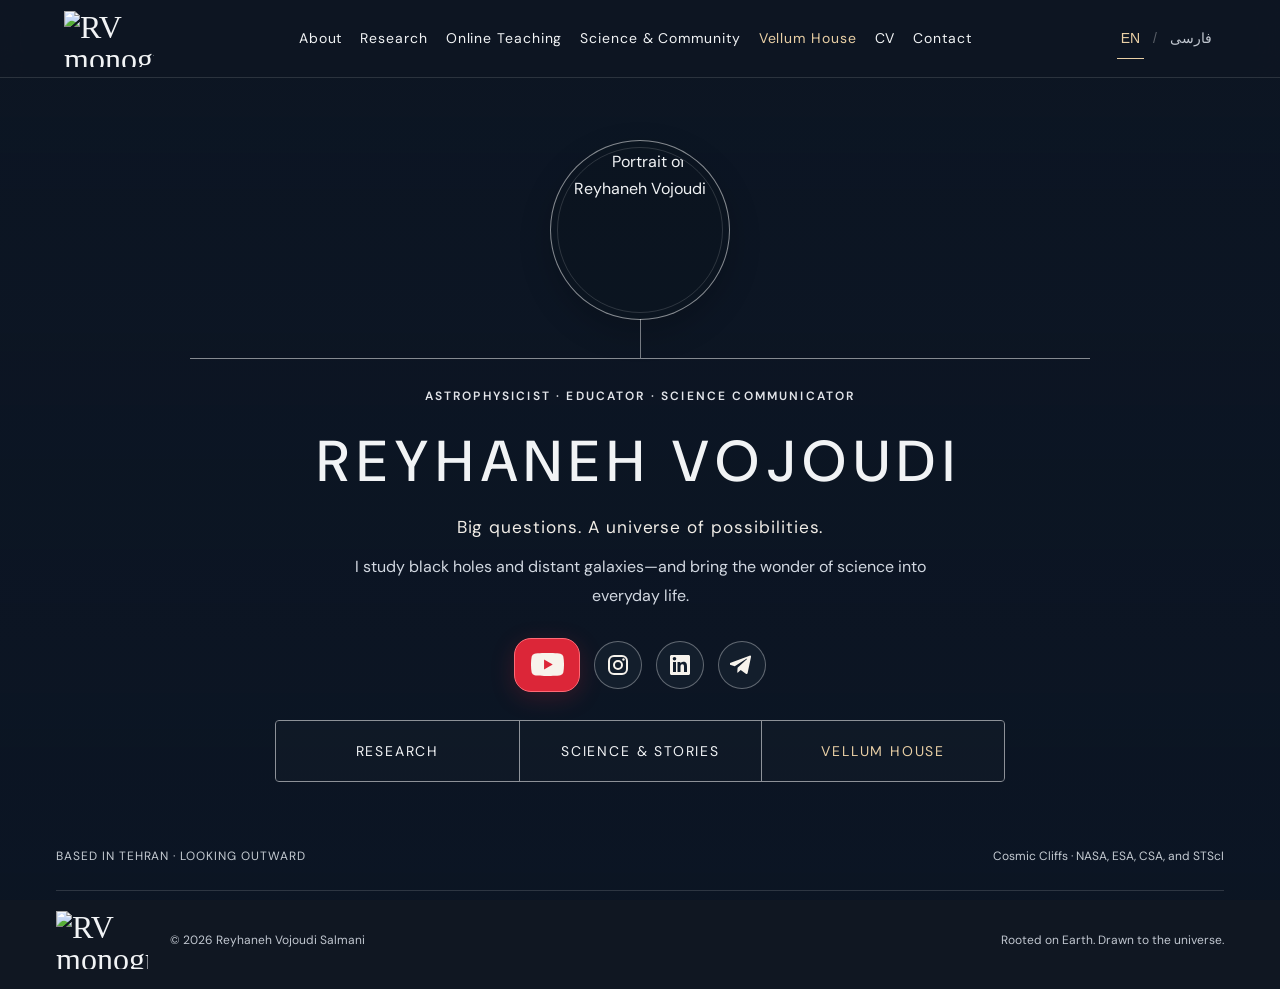
==== commit 9f43de29: "Add files via upload" ====
--- a/index.html
+++ b/index.html
@@ -5,21 +5,18 @@
   <title>Reyhaneh Vojoudi</title>
   <meta name="description" content="Explore Reyhaneh Vojoudi Salmani’s research on black holes, quasars, and galaxy evolution, alongside teaching, science videos, FilYc, and TR Book Club.">
   <meta name="theme-color" content="#080f1b">
-  <link rel="icon" type="image/png" href="assets/favicon.png">
+  <link rel="icon" type="image/png" href="assets/reyhaneh-logo.png">
+  <link rel="stylesheet" href="styles.css">
+  <link rel="stylesheet" href="refined.css">
+  <link rel="stylesheet" href="bilingual.css">
   <link rel="alternate" hreflang="en" href="index.html">
   <link rel="alternate" hreflang="fa" href="fa.html">
-  <link rel="preconnect" href="https://fonts.googleapis.com">
-  <link rel="preconnect" href="https://fonts.gstatic.com" crossorigin>
-  <link rel="stylesheet" href="https://fonts.googleapis.com/css2?family=DM+Sans:wght@400;450;500;550;600;650;700&family=Manrope:wght@400;500;600;700;800&display=swap">
-  <link rel="stylesheet" href="site.css">
   <script src="script.js" defer></script>
-  <script src="form-config.js" defer></script>
-  <script src="forms.js" defer></script>
 </head>
 <body>
 <a class="skip" href="#main">Skip to content</a>
 <header class="site-header">
-  <a class="brand" href="#home" aria-label="Reyhaneh Vojoudi home"><img class="brand-logo" src="assets/reyhaneh-logo.webp" alt="RV monogram encircled by a golden black hole accretion disk" width="270" height="270" decoding="async"></a>
+  <a class="brand" href="#home" aria-label="Reyhaneh Vojoudi home"><img class="brand-logo" src="assets/reyhaneh-logo.png" alt="RV monogram encircled by a golden black hole accretion disk" width="1280" height="1280"></a>
 <div class="language-switch" role="group" aria-label="Website language" dir="ltr"><a data-language="en" href="index.html" lang="en" hreflang="en" aria-current="true">EN</a><span aria-hidden="true">/</span><a data-language="fa" href="fa.html" lang="fa" hreflang="fa">فارسی</a></div>
   <button class="menu-toggle" aria-expanded="false" aria-controls="navigation">Menu</button>
   <nav id="navigation" aria-label="Main navigation"><a href="#about">About</a><a href="#research">Research</a><a href="#teaching">Online Teaching</a><a href="#stories">Science &amp; Community</a><a href="#vellum-house" class="vh-nav">Vellum House</a><a href="assets/Reyhaneh_Vojoudi_CV.pdf" target="_blank" rel="noopener">CV</a><a href="#contact">Contact</a></nav>
@@ -27,6 +24,7 @@
 <main id="main">
 <div class="view-toolbar wrap" hidden><a href="#home" class="back-home">Home</a><nav class="view-links" aria-label="Section navigation"></nav></div>
 <section id="home" class="hero">
+  <img class="hero-image" src="assets/cosmic-cliffs.jpg" alt="Webb’s infrared view of golden clouds and young stars in the Cosmic Cliffs of the Carina Nebula" width="4000" height="2317" fetchpriority="high">
   <div class="hero-shade"></div>
   <div class="hero-content wrap">
     <div class="hero-copy">
@@ -37,7 +35,7 @@
     <div class="hero-socials social-icons" role="group" aria-label="Find me online"><a class="social-icon social-youtube" href="https://www.youtube.com/@Reyhaneh.Vojoudi" target="_blank" rel="noopener noreferrer" aria-label="Watch my videos on YouTube" title="YouTube"><svg viewBox="0 0 24 24" width="24" height="24" fill="currentColor" aria-hidden="true" focusable="false"><path d="M23.5 6.2a3 3 0 0 0-2.1-2.1C19.5 3.6 12 3.6 12 3.6s-7.5 0-9.4.5A3 3 0 0 0 .5 6.2 31 31 0 0 0 0 12a31 31 0 0 0 .5 5.8 3 3 0 0 0 2.1 2.1c1.9.5 9.4.5 9.4.5s7.5 0 9.4-.5a3 3 0 0 0 2.1-2.1A31 31 0 0 0 24 12a31 31 0 0 0-.5-5.8Z"/><path fill="var(--play-fill, #15202e)" d="m9.5 15.6 6.3-3.6-6.3-3.6Z"/></svg></a><a class="social-icon social-instagram" href="https://www.instagram.com/reysics/" target="_blank" rel="noopener noreferrer" aria-label="Instagram" title="Instagram"><svg viewBox="0 0 24 24" width="24" height="24" fill="currentColor" aria-hidden="true" focusable="false"><rect x="3" y="3" width="18" height="18" rx="5" fill="none" stroke="currentColor" stroke-width="2"/><circle cx="12" cy="12" r="4" fill="none" stroke="currentColor" stroke-width="2"/><circle cx="17.5" cy="6.5" r="1.2"/></svg></a><a class="social-icon social-linkedin" href="https://www.linkedin.com/in/reyhaneh-vojoudi/" target="_blank" rel="noopener noreferrer" aria-label="LinkedIn" title="LinkedIn"><svg viewBox="0 0 24 24" width="24" height="24" fill="currentColor" aria-hidden="true" focusable="false"><path d="M20.45 2H3.55C2.69 2 2 2.68 2 3.52v16.96c0 .84.69 1.52 1.55 1.52h16.9c.86 0 1.55-.68 1.55-1.52V3.52c0-.84-.69-1.52-1.55-1.52ZM8 19H5V9h3v10ZM6.5 7.6a1.8 1.8 0 1 1 0-3.6 1.8 1.8 0 0 1 0 3.6ZM19 19h-3v-5.1c0-1.2 0-2.7-1.65-2.7S12.5 12.5 12.5 13.8V19h-3V9h2.88v1.37h.04A3.16 3.16 0 0 1 15.26 8.8C18.3 8.8 19 10.8 19 13.4V19Z"/></svg></a><a class="social-icon social-telegram" href="https://t.me/Reysics" target="_blank" rel="noopener noreferrer" aria-label="Telegram" title="Telegram"><svg viewBox="0 0 24 24" width="24" height="24" fill="currentColor" aria-hidden="true" focusable="false"><path d="m21.5 3.3-3.6 17c-.27 1.2-.98 1.49-1.98.93l-5.48-4.04-2.64 2.54c-.29.29-.54.54-1.1.54l.39-5.59L17.27 5.4c.44-.39-.1-.61-.68-.22L4 13.11l-5.42-1.69c-1.18-.37-1.2-1.18.25-1.75L20 1.82c.98-.36 1.84.22 1.5 1.48Z" transform="translate(1 1) scale(.93)"/></svg></a></div>
     <nav class="hero-paths" aria-label="Explore my work"><a href="#research">Research</a><a href="#stories">Science &amp; Stories</a><a href="#vellum-house">Vellum House</a></nav>
     </div>
-    <div class="hero-portrait-frame"><img class="hero-portrait" src="assets/reyhaneh-portrait.webp" alt="Portrait of Reyhaneh Vojoudi" width="480" height="415" decoding="async" fetchpriority="high"></div>
+    <div class="hero-portrait-frame"><img class="hero-portrait" src="assets/reyhaneh-portrait.jpg" alt="Portrait of Reyhaneh Vojoudi" width="1179" height="1019" fetchpriority="high"></div>
   </div>
   <div class="hero-bottom wrap"><span>BASED IN TEHRAN · LOOKING OUTWARD</span><a href="https://esawebb.org/images/weic2205a/" target="_blank" rel="noopener noreferrer">Cosmic Cliffs · NASA, ESA, CSA, and STScI</a></div>
 </section>
@@ -77,7 +75,7 @@
   <div id="skills" class="skills-panel"><div><p class="eyebrow gold">THE TOOLKIT</p><h3>Ideas into investigation.</h3></div><div><h4>Computation & research</h4><div class="tags"><span>Python</span><span>Machine learning</span><span>LSTM</span><span>Autoencoders</span><span>C++</span><span>Wolfram Mathematica</span><span>LaTeX</span></div><h4>Languages & communication</h4><p>Persian · Native &nbsp; / &nbsp; English · C1, TOEFL 108 &nbsp; / &nbsp; German · C1</p><p class="small">Also learning French, Italian, and Arabic. Workshop familiarity with CAMB and CosmoMC.</p></div></div>
 </section>
 
-<section data-view="teaching" id="teaching" class="section teaching-section"><div class="wrap teaching-grid"><div><p class="eyebrow gold">04 / TEACHING & MENTORSHIP</p><h2>The best lesson<br>starts with<br><em>“What if?”</em></h2><p class="lead">Physics becomes memorable when students get to think like physicists.</p><p>My teaching spans English-language school physics and mathematics, postgraduate teaching assistance, and research-based tournament mentoring.</p><a class="text-link" href="#contact" data-enquiry="collaboration" aria-haspopup="dialog">Discuss teaching or a science event</a></div><div id="teaching-approach" class="teaching-list"><article><span>01</span><div><h3>From foundations to big ideas</h3><p>A-Level, IGCSE, and O-Level physics and mathematics. Lecturer and head of department at Glocal College, and lecturer at Hakim International School.</p></div></article><article><span>02</span><div><h3>University-level physics</h3><p>Teaching assistant for master’s courses in General Relativity and Cosmology at K. N. Toosi University of Technology.</p></div></article><article><span>03</span><div><h3>Learning through investigation</h3><p>Mentorship for young physicists and service as a jury member for the Persian Young Physicists’ and Young Naturalists’ tournaments.</p></div></article><article><span>04</span><div><h3>Education beyond the classroom</h3><p>Former Academic Dean at Iranian Cambridge School, supporting curriculum and teacher development. Scientific translation and editing, including work on Frank Wilczek’s <em>Fundamentals: Ten Keys to Reality</em>.</p></div></article><article><span>05</span><div><h3>German teaching &amp; educational supervision</h3><p>Head Teacher and Educational Supervisor for German at Melal Language Academy, Tehran · August 2018–January 2021.</p></div></article><article><span>06</span><div><h3>English &amp; German language teaching</h3><p>Part-time English and German teacher at language academies in Tehran · January 2015–January 2021. Institutions included Melal, Zaban Aval, Farsian, Pardisan, Iran Jahan, and Pep Talk.</p></div></article></div></div><div id="teaching-consultation" class="teaching-enquiry"><h3>Let’s find the right starting point.</h3><p>I teach Physics, Mathematics, English and German online. An initial assessment and consultation helps us understand your current level, goals and learning needs, and discuss a suitable way forward.</p><p>Complete the short enquiry form with your chosen subject, current level and learning goal. All classes take place online.</p><a class="button primary" href="#contact" data-enquiry="teaching" aria-haspopup="dialog">Request an assessment &amp; consultation</a><p class="small">Session timing and details are confirmed by email.</p></div></section>
+<section data-view="teaching" id="teaching" class="section teaching-section"><div class="wrap teaching-grid"><div><p class="eyebrow gold">04 / TEACHING & MENTORSHIP</p><h2>The best lesson<br>starts with<br><em>“What if?”</em></h2><p class="lead">Physics becomes memorable when students get to think like physicists.</p><p>My teaching spans English-language school physics and mathematics, postgraduate teaching assistance, and research-based tournament mentoring.</p><a class="text-link" href="mailto:reyhaneh.vojoudi@gmail.com?subject=Teaching%20or%20science%20event%20enquiry">Discuss teaching or a science event</a></div><div id="teaching-approach" class="teaching-list"><article><span>01</span><div><h3>From foundations to big ideas</h3><p>A-Level, IGCSE, and O-Level physics and mathematics. Lecturer and head of department at Glocal College, and lecturer at Hakim International School.</p></div></article><article><span>02</span><div><h3>University-level physics</h3><p>Teaching assistant for master’s courses in General Relativity and Cosmology at K. N. Toosi University of Technology.</p></div></article><article><span>03</span><div><h3>Learning through investigation</h3><p>Mentorship for young physicists and service as a jury member for the Persian Young Physicists’ and Young Naturalists’ tournaments.</p></div></article><article><span>04</span><div><h3>Education beyond the classroom</h3><p>Former Academic Dean at Iranian Cambridge School, supporting curriculum and teacher development. Scientific translation and editing, including work on Frank Wilczek’s <em>Fundamentals: Ten Keys to Reality</em>.</p></div></article><article><span>05</span><div><h3>German teaching &amp; educational supervision</h3><p>Head Teacher and Educational Supervisor for German at Melal Language Academy, Tehran · August 2018–January 2021.</p></div></article><article><span>06</span><div><h3>English &amp; German language teaching</h3><p>Part-time English and German teacher at language academies in Tehran · January 2015–January 2021. Institutions included Melal, Zaban Aval, Farsian, Pardisan, Iran Jahan, and Pep Talk.</p></div></article></div></div><div id="teaching-consultation" class="teaching-enquiry"><h3>Let’s find the right starting point.</h3><p>I teach Physics, Mathematics, English and German online. An initial assessment and consultation helps us understand your current level, goals and learning needs, and discuss a suitable way forward.</p><p>Please include your name, age or education stage, chosen subject, current level, goals, any target exam or curriculum, city and time zone, and availability. All classes take place online.</p><a class="button primary" href="mailto:reyhaneh.vojoudi@gmail.com?subject=Initial%20assessment%20and%20teaching%20consultation&amp;body=Hello%20Reyhaneh%2C%0A%0AI%20would%20like%20to%20arrange%20an%20initial%20assessment%20and%20teaching%20consultation.%0A%0AName%3A%0AAge%20or%20education%20stage%3A%0ASubject%20%28Physics%2C%20Mathematics%2C%20English%20or%20German%29%3A%0ACurrent%20level%20and%20learning%20background%3A%0ALearning%20goals%20and%20timeline%3A%0ACurriculum%20or%20target%20exam%2C%20if%20applicable%3A%0ACity%20and%20time%20zone%3A%0APreferred%20days%20and%20times%3A%0AAdditional%20context%20%28optional%29%3A%0A%0AThank%20you">Request an assessment &amp; consultation</a><p class="small">Session timing and details are confirmed by email.</p></div></section>
 
 <section data-view="science" id="stories" class="section wrap">
   <div class="section-head"><div><p class="eyebrow gold">05 / SCIENCE, OUT LOUD</p><h2>The universe is<br><em>for everyone.</em></h2></div><div><p>Black holes, big questions, and life as a researcher. I share the science—and the person doing it—through videos and conversations.</p><a class="text-link" href="https://www.youtube.com/@Reyhaneh.Vojoudi" target="_blank" rel="noopener noreferrer">Explore my YouTube channel</a></div></div>
@@ -93,11 +91,10 @@
   <div class="vh-intro"><div><p class="eyebrow gold">ONE STUDENT. ONE CONTINUOUS PLAN.</p><h3>Every decision,<br>part of a bigger picture.</h3></div><div><p>Vellum House is a private academic management office for students and families who want continuity across teaching, curriculum choices, personal development, and admissions.</p><p>Specialist instruction, a tailored roadmap, and regular evaluation work together. Families receive a clear monthly picture of progress, while each next step is planned around the student’s goals, strengths, and ambitions.</p></div></div>
   <div id="vh-services" class="vh-services"><article><p class="eyebrow gold">01 / ACADEMIC DIRECTION</p><h3>A deliberate pathway</h3><p>Assessment and long-term planning across IGCSE, A Level, IB, SAT, and AP, with private instruction aligned to the student’s roadmap.</p></article><article><p class="eyebrow gold">02 / PROFILE &amp; ADMISSIONS</p><h3>Preparation with purpose</h3><p>Research, competitions, and leadership experiences, followed by university selection, applications, essays, and interview preparation.</p></article><article><p class="eyebrow gold">03 / CONTINUITY &amp; SUPPORT</p><h3>The whole journey</h3><p>Monthly evaluation and family reporting, plus support for university coursework strategy, research direction, and graduate applications.</p></article></div>
   <div id="vh-roadmap" class="vh-roadmap"><h3>From first assessment to the next chapter.</h3><ol><li><span>01</span>Assessment</li><li><span>02</span>Personal roadmap</li><li><span>03</span>Private instruction</li><li><span>04</span>Monthly review</li><li><span>05</span>University strategy</li><li><span>06</span>Application preparation</li></ol></div>
-  <div id="vh-consultation" class="vh-consultation"><p class="eyebrow gold">BY CONSULTATION ONLY</p><h3>Start with a conversation.</h3><p>Every plan begins with the student. A private consultation is the first step in understanding your goals and deciding whether Vellum House is the right fit.</p><p>Use the short enquiry form to share the student’s education stage, goals and any important deadlines. If enquiring for someone else, please mention your relationship.</p><div class="actions"><a class="button primary" href="#contact" data-enquiry="vellum" aria-haspopup="dialog">Enquire about a consultation</a><a class="button outline" href="assets/Vellum_House_Brochure.pdf" target="_blank" rel="noopener">Read the brochure (PDF)</a></div></div>
+  <div id="vh-consultation" class="vh-consultation"><p class="eyebrow gold">BY CONSULTATION ONLY</p><h3>Start with a conversation.</h3><p>Every plan begins with the student. A private consultation is the first step in understanding your goals and deciding whether Vellum House is the right fit.</p><p>Please share the student’s name, age, education stage, current curriculum, academic standing, goals, key deadlines and the support needed. Include your city, time zone and availability, and introduce yourself if enquiring on the student’s behalf.</p><div class="actions"><a class="button primary" href="mailto:reyhaneh.vojoudi@gmail.com?subject=Vellum%20House%20%E2%80%94%20Initial%20consultation&amp;body=Hello%2C%0A%0AI%20would%20like%20to%20arrange%20an%20initial%20Vellum%20House%20consultation.%0A%0AStudent%20name%3A%0AAge%20and%20education%20stage%3A%0AYour%20name%20and%20relationship%20to%20the%20student%2C%20if%20different%3A%0ACity%2C%20country%20and%20time%20zone%3A%0ACurrent%20school%20or%20university%20and%20curriculum%3A%0AAcademic%20standing%20and%20main%20subjects%3A%0AAcademic%20goals%20and%20intended%20field%20or%20destination%3A%0ATimeline%20and%20key%20deadlines%3A%0AAreas%20where%20support%20is%20needed%3A%0APreferred%20days%20and%20times%20for%20a%20consultation%3A%0AAdditional%20context%20%28optional%29%3A%0A%0AThank%20you">Enquire about a consultation</a><a class="button outline" href="assets/Vellum_House_Brochure.pdf" target="_blank" rel="noopener">Read the brochure (PDF)</a></div></div>
 </div></section>
 
-<section data-view="contact" id="contact" class="section wrap contact-section"><p class="eyebrow gold">07 / START A CONVERSATION</p><h2>Have a question?<br><em>I like those.</em></h2><p>Research collaborations, teaching, science communication,<br class="desktop-break"> or an idea that deserves a conversation.</p><a class="contact-email" href="#contact" data-enquiry="general" aria-haspopup="dialog">Send an enquiry</a><div class="contact-links social-links"><div class="social-icons" role="group" aria-label="Find me online"><a class="social-icon social-youtube" href="https://www.youtube.com/@Reyhaneh.Vojoudi" target="_blank" rel="noopener noreferrer" aria-label="Watch my videos on YouTube" title="YouTube"><svg viewBox="0 0 24 24" width="24" height="24" fill="currentColor" aria-hidden="true" focusable="false"><path d="M23.5 6.2a3 3 0 0 0-2.1-2.1C19.5 3.6 12 3.6 12 3.6s-7.5 0-9.4.5A3 3 0 0 0 .5 6.2 31 31 0 0 0 0 12a31 31 0 0 0 .5 5.8 3 3 0 0 0 2.1 2.1c1.9.5 9.4.5 9.4.5s7.5 0 9.4-.5a3 3 0 0 0 2.1-2.1A31 31 0 0 0 24 12a31 31 0 0 0-.5-5.8Z"/><path fill="var(--play-fill, #15202e)" d="m9.5 15.6 6.3-3.6-6.3-3.6Z"/></svg></a><a class="social-icon social-instagram" href="https://www.instagram.com/reysics/" target="_blank" rel="noopener noreferrer" aria-label="Instagram" title="Instagram"><svg viewBox="0 0 24 24" width="24" height="24" fill="currentColor" aria-hidden="true" focusable="false"><rect x="3" y="3" width="18" height="18" rx="5" fill="none" stroke="currentColor" stroke-width="2"/><circle cx="12" cy="12" r="4" fill="none" stroke="currentColor" stroke-width="2"/><circle cx="17.5" cy="6.5" r="1.2"/></svg></a><a class="social-icon social-linkedin" href="https://www.linkedin.com/in/reyhaneh-vojoudi/" target="_blank" rel="noopener noreferrer" aria-label="LinkedIn" title="LinkedIn"><svg viewBox="0 0 24 24" width="24" height="24" fill="currentColor" aria-hidden="true" focusable="false"><path d="M20.45 2H3.55C2.69 2 2 2.68 2 3.52v16.96c0 .84.69 1.52 1.55 1.52h16.9c.86 0 1.55-.68 1.55-1.52V3.52c0-.84-.69-1.52-1.55-1.52ZM8 19H5V9h3v10ZM6.5 7.6a1.8 1.8 0 1 1 0-3.6 1.8 1.8 0 0 1 0 3.6ZM19 19h-3v-5.1c0-1.2 0-2.7-1.65-2.7S12.5 12.5 12.5 13.8V19h-3V9h2.88v1.37h.04A3.16 3.16 0 0 1 15.26 8.8C18.3 8.8 19 10.8 19 13.4V19Z"/></svg></a><a class="social-icon social-telegram" href="https://t.me/Reysics" target="_blank" rel="noopener noreferrer" aria-label="Telegram" title="Telegram"><svg viewBox="0 0 24 24" width="24" height="24" fill="currentColor" aria-hidden="true" focusable="false"><path d="m21.5 3.3-3.6 17c-.27 1.2-.98 1.49-1.98.93l-5.48-4.04-2.64 2.54c-.29.29-.54.54-1.1.54l.39-5.59L17.27 5.4c.44-.39-.1-.61-.68-.22L4 13.11l-5.42-1.69c-1.18-.37-1.2-1.18.25-1.75L20 1.82c.98-.36 1.84.22 1.5 1.48Z" transform="translate(1 1) scale(.93)"/></svg></a></div><a href="https://scholar.google.com/citations?user=dKFWtnIAAAAJ&amp;hl=en" target="_blank" rel="noopener noreferrer">Google Scholar</a></div></section>
+<section data-view="contact" id="contact" class="section wrap contact-section"><p class="eyebrow gold">07 / START A CONVERSATION</p><h2>Have a question?<br><em>I like those.</em></h2><p>Research collaborations, teaching, science communication,<br class="desktop-break"> or an idea that deserves a conversation.</p><a class="contact-email" href="mailto:reyhaneh.vojoudi@gmail.com">reyhaneh.vojoudi@gmail.com</a><div class="contact-links social-links"><div class="social-icons" role="group" aria-label="Find me online"><a class="social-icon social-youtube" href="https://www.youtube.com/@Reyhaneh.Vojoudi" target="_blank" rel="noopener noreferrer" aria-label="Watch my videos on YouTube" title="YouTube"><svg viewBox="0 0 24 24" width="24" height="24" fill="currentColor" aria-hidden="true" focusable="false"><path d="M23.5 6.2a3 3 0 0 0-2.1-2.1C19.5 3.6 12 3.6 12 3.6s-7.5 0-9.4.5A3 3 0 0 0 .5 6.2 31 31 0 0 0 0 12a31 31 0 0 0 .5 5.8 3 3 0 0 0 2.1 2.1c1.9.5 9.4.5 9.4.5s7.5 0 9.4-.5a3 3 0 0 0 2.1-2.1A31 31 0 0 0 24 12a31 31 0 0 0-.5-5.8Z"/><path fill="var(--play-fill, #15202e)" d="m9.5 15.6 6.3-3.6-6.3-3.6Z"/></svg></a><a class="social-icon social-instagram" href="https://www.instagram.com/reysics/" target="_blank" rel="noopener noreferrer" aria-label="Instagram" title="Instagram"><svg viewBox="0 0 24 24" width="24" height="24" fill="currentColor" aria-hidden="true" focusable="false"><rect x="3" y="3" width="18" height="18" rx="5" fill="none" stroke="currentColor" stroke-width="2"/><circle cx="12" cy="12" r="4" fill="none" stroke="currentColor" stroke-width="2"/><circle cx="17.5" cy="6.5" r="1.2"/></svg></a><a class="social-icon social-linkedin" href="https://www.linkedin.com/in/reyhaneh-vojoudi/" target="_blank" rel="noopener noreferrer" aria-label="LinkedIn" title="LinkedIn"><svg viewBox="0 0 24 24" width="24" height="24" fill="currentColor" aria-hidden="true" focusable="false"><path d="M20.45 2H3.55C2.69 2 2 2.68 2 3.52v16.96c0 .84.69 1.52 1.55 1.52h16.9c.86 0 1.55-.68 1.55-1.52V3.52c0-.84-.69-1.52-1.55-1.52ZM8 19H5V9h3v10ZM6.5 7.6a1.8 1.8 0 1 1 0-3.6 1.8 1.8 0 0 1 0 3.6ZM19 19h-3v-5.1c0-1.2 0-2.7-1.65-2.7S12.5 12.5 12.5 13.8V19h-3V9h2.88v1.37h.04A3.16 3.16 0 0 1 15.26 8.8C18.3 8.8 19 10.8 19 13.4V19Z"/></svg></a><a class="social-icon social-telegram" href="https://t.me/Reysics" target="_blank" rel="noopener noreferrer" aria-label="Telegram" title="Telegram"><svg viewBox="0 0 24 24" width="24" height="24" fill="currentColor" aria-hidden="true" focusable="false"><path d="m21.5 3.3-3.6 17c-.27 1.2-.98 1.49-1.98.93l-5.48-4.04-2.64 2.54c-.29.29-.54.54-1.1.54l.39-5.59L17.27 5.4c.44-.39-.1-.61-.68-.22L4 13.11l-5.42-1.69c-1.18-.37-1.2-1.18.25-1.75L20 1.82c.98-.36 1.84.22 1.5 1.48Z" transform="translate(1 1) scale(.93)"/></svg></a></div><a href="https://scholar.google.com/citations?user=dKFWtnIAAAAJ&amp;hl=en" target="_blank" rel="noopener noreferrer">Google Scholar</a></div></section>
 </main>
-<footer class="wrap"><div><a class="brand" href="#home" aria-label="Reyhaneh Vojoudi home"><img class="brand-logo" src="assets/reyhaneh-logo.webp" alt="RV monogram encircled by a golden black hole accretion disk" width="270" height="270" decoding="async"></a><span>© 2026 Reyhaneh Vojoudi Salmani</span></div><p>Rooted on Earth. Drawn to the universe.</p><details class="credits"><summary>Image & academic credits</summary><p>Hero: Cosmic Cliffs, NGC 3324, observed by JWST/NIRCam. Credit: NASA, ESA, CSA, and STScI. Image cropped and darkened for presentation. <a href="https://esawebb.org/images/weic2205a/" target="_blank" rel="noopener noreferrer">Original image</a> · <a href="https://creativecommons.org/licenses/by/4.0/" target="_blank" rel="noopener noreferrer">CC BY 4.0</a>.</p><p>Education, appointments, awards, skills, and work-in-progress details follow my 2026 CV and subsequent updates. Published research links to original journal and arXiv records.</p></details></footer>
-<noscript><p style="text-align:center">Please enable JavaScript to use the enquiry form.</p></noscript>
+<footer class="wrap"><div><a class="brand" href="#home" aria-label="Reyhaneh Vojoudi home"><img class="brand-logo" src="assets/reyhaneh-logo.png" alt="RV monogram encircled by a golden black hole accretion disk" width="1280" height="1280"></a><span>© 2026 Reyhaneh Vojoudi Salmani</span></div><p>Rooted on Earth. Drawn to the universe.</p><details class="credits"><summary>Image & academic credits</summary><p>Hero: Cosmic Cliffs, NGC 3324, observed by JWST/NIRCam. Credit: NASA, ESA, CSA, and STScI. Image cropped and darkened for presentation. <a href="https://esawebb.org/images/weic2205a/" target="_blank" rel="noopener noreferrer">Original image</a> · <a href="https://creativecommons.org/licenses/by/4.0/" target="_blank" rel="noopener noreferrer">CC BY 4.0</a>.</p><p>Education, appointments, awards, skills, and work-in-progress details follow my 2026 CV and subsequent updates. Published research links to original journal and arXiv records.</p></details></footer>
 </body></html>
--- a/styles.css
+++ b/styles.css
@@ -0,0 +1,21 @@
+@import url('https://fonts.googleapis.com/css2?family=DM+Sans:wght@400;450;500;550;600;650;700&family=Manrope:wght@400;500;600;700;800&display=swap');
+:root{--bg:#080f1b;--surface:#0e1928;--text:#f1f3f5;--muted:#aab4c4;--gold:#e6ba83;--line:#ffffff20;--serif:Georgia,'Times New Roman',serif;--sans:'DM Sans',Arial,sans-serif}*{box-sizing:border-box}html{scroll-behavior:smooth;scroll-padding-top:100px}body{margin:0;background:var(--bg);color:var(--text);font-family:var(--sans);font-size:16px;line-height:1.7}a{color:inherit;text-decoration:none}button{font:inherit;cursor:pointer}a,button{touch-action:manipulation}a:focus-visible,button:focus-visible,summary:focus-visible{outline:2px solid var(--gold);outline-offset:6px}a:hover{color:var(--gold)}button:hover{color:var(--gold)}p{margin:0 0 1.25rem;color:var(--muted)}h1,h2,h3,h4{line-height:1.14;font-weight:500;margin:0}h2{font-size:clamp(2.6rem,4.5vw,4.25rem);letter-spacing:-.055em}h2 em,h1 em{font-family:var(--serif);font-weight:400;letter-spacing:-.045em}h2 em{color:var(--gold)}h3{font-size:1.7rem;letter-spacing:-.035em}h4{font-size:1.15rem}em{font-family:var(--serif)}.wrap{width:min(1240px,calc(100% - 112px));margin-inline:auto}.section{padding-block:110px}.eyebrow{font-size:.75rem;letter-spacing:.17em;font-weight:600;line-height:1.6;margin-bottom:24px}.gold{color:var(--gold)}.small{font-size:.875rem}.lead{font-size:1.4rem;color:var(--text);line-height:1.6}.skip{position:fixed;top:-80px;left:20px;padding:14px;background:var(--gold);color:var(--bg);z-index:20}.skip:focus{top:12px}.site-header{height:88px;display:flex;align-items:center;justify-content:space-between;padding:0 56px;border-bottom:1px solid var(--line);background:#080f1bf0;position:sticky;top:0;z-index:10;backdrop-filter:blur(18px)}.brand{font-family:var(--serif);font-size:2rem;letter-spacing:-.13em;display:inline-flex;align-items:center;gap:5px}.brand-star{color:var(--gold);font-size:1.5rem;align-self:flex-start;line-height:1.2;margin-top:5px}.site-header nav{display:flex;align-items:center;gap:30px;font-size:.875rem}.nav-contact{padding:9px 19px;border:1px solid #e6ba8360;border-radius:3px;color:var(--gold)}.menu-toggle{display:none}.hero{min-height:760px;height:calc(100svh - 88px);max-height:1000px;position:relative;isolation:isolate;display:flex;align-items:center;overflow:hidden}.hero-image,.hero-shade{position:absolute;inset:0;width:100%;height:100%;object-fit:cover;z-index:-2}.hero-image{object-position:68% 50%}.hero-shade{z-index:-1;background:linear-gradient(90deg,#080f1bf5 0%,#080f1bc9 30%,#080f1b28 70%),linear-gradient(0deg,#080f1be6,transparent 45%,#080f1b30)}.hero-content{padding-block:70px 115px}.hero-content .eyebrow{color:#d0d9e4}.hero h1{font-size:clamp(4.6rem,8vw,8rem);font-family:'Manrope',var(--sans);font-weight:500;letter-spacing:-.075em;line-height:1.0;margin-bottom:32px}.hero h1 em{color:var(--gold);font-size:1.07em;line-height:1.1}.hero-line{font-size:1.65rem;color:var(--text);line-height:1.4;letter-spacing:-.015em}.hero-intro{font-size:1.05rem;max-width:410px;color:#c2cbd5}.actions{display:flex;gap:14px;margin-top:32px;flex-wrap:wrap}.button{display:inline-flex;align-items:center;justify-content:center;min-height:49px;padding:12px 21px;border-radius:3px;font-size:.9rem;font-weight:500;line-height:1.5;transition:background .2s,color .2s}.primary{background:var(--gold);color:#111826}.primary:hover{background:#f5cf9e;color:#111826}.glass{background:#080f1b60;border:1px solid #ffffff55}.hero-bottom{position:absolute;bottom:26px;left:0;right:0;display:flex;justify-content:space-between;gap:24px;font-size:.75rem;color:#c5cbd2;letter-spacing:.06em}.hero-bottom a{max-width:50%;text-align:right;letter-spacing:0}.topic-strip{border-block:1px solid var(--line);display:flex;justify-content:center;align-items:center;gap:38px;padding:25px 24px;font-size:.75rem;letter-spacing:.15em;color:#abb8c9}.topic-strip span[aria-hidden]{color:var(--gold);font-size:1.15rem}.about-grid{display:grid;grid-template-columns:1fr 1.1fr;gap:52px 90px}.about-copy{padding-top:15px}.about-links{display:flex;gap:24px;flex-wrap:wrap;margin-top:28px;font-size:.875rem}.about-links a,.text-link,.paper-links a,.contact-links a{border-bottom:1px solid #e6ba8355;padding-bottom:4px;color:var(--gold)}.credential-row{grid-column:1/-1;display:grid;grid-template-columns:repeat(3,1fr);border-block:1px solid var(--line);padding:32px 0;margin-top:8px}.credential-row>div{padding:0 30px;border-left:1px solid var(--line);display:flex;flex-direction:column;gap:10px}.credential-row>div:first-child{border:0;padding-left:0}.credential-row strong{font-size:1.7rem;font-weight:500;letter-spacing:-.04em}.credential-row span{color:var(--muted);font-size:.9rem}.research-section{background:var(--surface)}.section-head{display:grid;grid-template-columns:1.25fr .75fr;gap:80px;align-items:end;margin-bottom:55px}.section-head>p,.section-head>div>p:last-child{margin-bottom:4px}.research-grid{display:grid;grid-template-columns:repeat(3,1fr);border:1px solid var(--line);margin:0 0 75px}.research-card{padding:35px 30px;border-left:1px solid var(--line);display:flex;flex-direction:column;align-items:flex-start}.research-card:first-child{border:0}.index{font-family:var(--serif);font-style:italic;font-size:1.8rem;color:var(--gold);margin-bottom:38px}.research-card h3{margin-bottom:20px;font-size:1.75rem;line-height:1.2}.research-card p{font-size:1rem;line-height:1.75}.card-foot{margin-top:auto;padding-top:28px;color:#b6c6d9;font-size:.75rem;letter-spacing:.06em}.publications-head{display:flex;gap:25px;align-items:center;justify-content:space-between;margin-bottom:25px}.publications-head h3{font-size:1.35rem}.filters{display:flex;gap:6px;flex-wrap:wrap}.filters button{color:var(--muted);background:transparent;border:1px solid transparent;border-radius:3px;padding:8px 14px;font-size:.875rem}.filters .active{color:var(--gold);border-color:#e6ba8355;background:#e6ba8309}.paper{display:grid;grid-template-columns:145px 1fr;gap:28px;padding:35px 0;border-top:1px solid var(--line)}.paper[hidden]{display:none}.paper-meta{display:flex;flex-direction:column;align-items:flex-start;gap:16px;font-size:1.25rem;color:#d6deea}.badge{border:1px solid #7caecc55;color:#b2d4ea;font-size:.75rem;line-height:1.4;padding:5px 8px;border-radius:2px}.badge.progress{color:var(--gold);border-color:#e6ba8345}.journal{font-size:.75rem;letter-spacing:.12em;color:var(--gold);margin-bottom:12px}.paper h4{font-size:1.35rem;line-height:1.4;max-width:850px}.authors{font-size:.875rem;margin:12px 0}.authors strong{font-weight:500;color:#d0d8e3}.paper p:not(.journal):not(.authors){max-width:860px;margin-bottom:16px}.paper-links{display:flex;gap:23px;font-size:.875rem}.publication-note{border-top:1px solid var(--line);padding-top:20px;margin-bottom:0;color:#94a4b9}.journey-grid{display:grid;grid-template-columns:1fr 1fr;gap:90px}.minor-heading{font-size:1.25rem;margin-bottom:35px}.timeline{list-style:none;margin:0;padding:0 0 0 25px;border-left:1px solid #e6ba8355}.timeline li{position:relative;padding:0 0 35px 0}.timeline li:last-child{padding-bottom:0}.timeline li:before{content:'';position:absolute;width:7px;height:7px;border:1px solid var(--gold);background:var(--bg);left:-29px;top:9px;transform:rotate(45deg)}.timeline span,.milestone>span{font-size:.75rem;color:var(--gold);letter-spacing:.08em}.timeline h4,.milestone h4{margin:9px 0;font-size:1.08rem;line-height:1.5}.timeline p,.milestone p{font-size:.9rem;margin:0}.achievement-panel{background:#111d2d;padding:35px}.milestone{padding:22px 0;border-top:1px solid var(--line)}.milestone:last-child{padding-bottom:0}.achievement-panel .minor-heading{margin-bottom:25px}.skills-panel{margin-top:65px;padding:40px 0 0;border-top:1px solid var(--line);display:grid;grid-template-columns:.85fr 1.15fr;gap:50px}.skills-panel h3{font-family:var(--serif);font-size:2rem}.skills-panel h4{font-size:.95rem;margin-bottom:17px}.tags{display:flex;gap:9px;flex-wrap:wrap;margin-bottom:30px}.tags span{border:1px solid var(--line);padding:6px 12px;border-radius:2px;color:#c8d2df;font-size:.875rem}.skills-panel p{font-size:.875rem}.skills-panel .small{margin-bottom:0;color:#8c9cb2}.teaching-section{background:#11212a;border-block:1px solid var(--line)}.teaching-grid{display:grid;grid-template-columns:1fr 1.1fr;gap:100px}.teaching-grid h2{margin-bottom:30px}.teaching-grid .lead{font-size:1.2rem}.text-link{display:inline-block;font-size:.875rem;margin-top:14px}.teaching-list article{display:flex;gap:26px;padding:27px 0;border-bottom:1px solid var(--line)}.teaching-list article:first-child{padding-top:0}.teaching-list article>span{color:var(--gold);font-size:.8rem;padding-top:5px}.teaching-list h3{font-size:1.25rem;margin-bottom:12px;line-height:1.4}.teaching-list p{margin:0;font-size:.95rem}.video-grid{display:grid;grid-template-columns:1fr 1fr;gap:30px}.video-card{border:1px solid var(--line)}.video-cover{padding:30px;background:#152c36;min-height:300px;position:relative;display:flex;flex-direction:column;justify-content:space-between}.video-cover.alternate{background:#252238}.video-number{font-size:.75rem;color:#adbece;letter-spacing:.1em}.video-topic{font-size:2.5rem;font-weight:500;line-height:1.1;letter-spacing:-.04em;margin:18px 0 25px}.video-topic em{color:var(--gold);font-size:1.2em}.play-link{display:inline-flex;gap:14px;align-items:center;font-size:.875rem;align-self:flex-start}.play-link>span{width:35px;height:35px;border:1px solid #ffffff55;border-radius:100%;display:grid;place-content:center;font-size:.75rem;padding-left:2px}.video-copy{padding:26px 30px}.video-copy .eyebrow{font-size:.75rem;color:var(--gold);margin-bottom:13px}.video-copy h3{font-size:1.3rem;line-height:1.4;letter-spacing:-.025em}.video-copy p:last-child{font-size:.9rem;margin:12px 0 0}.instagram-bar{padding-top:30px;display:flex;justify-content:space-between;gap:22px;font-size:.9rem}.instagram-bar a{color:var(--gold)}.instagram-bar p{margin:0}.beyond-section{background:#0c1724;border-block:1px solid var(--line)}.worlds-grid{display:grid;grid-template-columns:1fr 1fr;gap:30px}.world-card{border:1px solid #ffffff29;padding:36px;position:relative}.filyc{background:#172638}.tr{background:#252021}.world-top{display:flex;align-items:center;justify-content:space-between;gap:18px;font-size:.75rem;letter-spacing:.11em;color:#c2c7ce}.world-top>span:last-child{font-size:1.75rem;color:var(--gold)}.world-card h3{font-family:var(--serif);font-size:5.5rem;letter-spacing:-.07em;margin:35px 0}.world-card h3>span{color:var(--gold)}.world-card h4{font-size:1.7rem;line-height:1.25;margin-bottom:20px;letter-spacing:-.03em}.world-card p{font-size:1rem;min-height:135px;max-width:420px;color:#bfc4ce}.outline{border:1px solid #dcb78060;color:var(--gold)}.outline:hover{background:#e6ba8310}.world-handle{display:block;font-size:.8rem;color:#b4b7bf;margin-top:15px}.contact-section{text-align:center;padding-block:120px}.contact-section h2{font-size:clamp(3.5rem,5.4vw,5rem);margin-bottom:25px}.contact-section>p:not(.eyebrow){margin-bottom:32px}.contact-email{display:inline-block;font-size:clamp(1.1rem,2.3vw,1.8rem);border-bottom:1px solid #e6ba8370;color:var(--gold);padding-bottom:8px;overflow-wrap:anywhere}.contact-links{display:flex;justify-content:center;gap:28px;flex-wrap:wrap;margin-top:35px;font-size:.875rem}.contact-links a{color:var(--muted);border-color:var(--line)}footer{display:flex;align-items:center;flex-wrap:wrap;justify-content:space-between;gap:20px;padding:30px 0;border-top:1px solid var(--line);font-size:.8rem;color:var(--muted)}footer>div{display:flex;align-items:center;gap:22px}footer>p{margin:0}footer .brand{color:var(--text)}.credits{width:100%;font-size:.75rem;color:#98a7bc}.credits summary{cursor:pointer;width:fit-content}.credits p{max-width:850px;margin:14px 0}.credits a{text-decoration:underline}::selection{background:#e6ba83;color:#080f1b}
+@media(min-width:1600px){.hero-content{padding-top:50px}.hero h1{font-size:8.4rem}}
+@media(max-width:1050px){.wrap{width:calc(100% - 72px)}.site-header{padding:0 36px}.site-header nav{gap:20px}.section{padding-block:85px}.about-grid,.journey-grid,.teaching-grid{gap:45px}.section-head{gap:40px}.hero h1{font-size:6.3rem}.hero{min-height:750px}.topic-strip{gap:20px;font-size:.65rem}.research-card{padding:27px 22px}.card-foot{line-height:1.6}.world-card{padding:28px}.world-card p{min-height:160px}.publications-head{align-items:flex-start;flex-direction:column}}
+@media(max-width:760px){html{scroll-padding-top:82px}.wrap{width:calc(100% - 40px)}.site-header{height:72px;padding:0 20px}.menu-toggle{display:block;background:transparent;border:1px solid var(--line);padding:6px 12px;color:var(--text);font-size:.875rem;border-radius:3px}.site-header nav{display:none;position:absolute;top:72px;left:0;right:0;background:#0e1928;border-bottom:1px solid var(--line);padding:24px;align-items:stretch;gap:16px}.site-header nav.open{display:flex;flex-direction:column}.site-header nav a{padding:6px}.site-header nav .nav-contact{padding:9px 12px;align-self:flex-start}.hero{height:auto;min-height:780px;align-items:flex-start}.hero-content{padding:64px 0 115px}.hero h1{font-size:clamp(3.9rem,13.2vw,6rem);margin-bottom:27px}.hero-content .eyebrow{font-size:.75rem;max-width:300px;line-height:1.9;letter-spacing:.11em}.hero-line{font-size:1.5rem}.hero-intro{max-width:340px}.hero-image{object-position:62% 50%}.hero-shade{background:linear-gradient(90deg,#080f1bdd,#080f1b6b),linear-gradient(0deg,#080f1bef,transparent 70%)}.hero-bottom{font-size:.75rem;flex-direction:column;gap:7px;bottom:20px}.hero-bottom a{max-width:100%;text-align:left;font-size:.75rem}.topic-strip{gap:14px;padding:19px 20px;flex-wrap:wrap;justify-content:flex-start;font-size:.75rem;letter-spacing:.04em}.topic-strip span[aria-hidden]{display:none}.topic-strip span:not([aria-hidden]){flex:0 0 calc(50% - 14px)}.section{padding-block:70px}.about-grid,.section-head,.journey-grid,.skills-panel,.teaching-grid{grid-template-columns:1fr;gap:35px}.about-copy{padding:0}.credential-row{grid-template-columns:1fr;padding:0;gap:0}.credential-row>div,.credential-row>div:first-child{padding:24px 0;border:0;border-bottom:1px solid var(--line)}.credential-row>div:last-child{border:0}.credential-row strong{font-size:1.5rem}.credential-row span br{display:none}.credential-row span br:after{content:' '}.section-head{margin-bottom:35px}.research-grid{grid-template-columns:1fr;margin-bottom:50px}.research-card,.research-card:first-child{border:0;border-bottom:1px solid var(--line);padding:30px}.research-card:last-child{border:0}.index{margin-bottom:20px}.research-card h3 br{display:none}.card-foot{padding-top:10px}.paper{grid-template-columns:1fr;gap:20px;padding:28px 0}.paper-meta{flex-direction:row;align-items:center;gap:15px;font-size:1rem}.paper h4{font-size:1.15rem}.filters button{padding:8px 11px}.achievement-panel{padding:28px}.skills-panel{margin-top:45px}.teaching-grid{gap:45px}.video-grid,.worlds-grid{grid-template-columns:1fr;gap:24px}.video-cover{min-height:280px}.instagram-bar{flex-direction:column;gap:10px}.world-card p{min-height:0;margin-bottom:28px}.world-card h3{font-size:4.5rem;margin:25px 0}.world-top{font-size:.75rem;letter-spacing:.06em}.contact-section h2{font-size:3.6rem}.contact-links{gap:20px}.contact-email{font-size:clamp(1rem,4.4vw,1.6rem)}.desktop-break{display:none}footer{padding-block:24px;gap:15px}footer>div{gap:20px}footer>p{font-size:.75rem}.lead{font-size:1.2rem}}
+@media(prefers-reduced-motion:reduce){html{scroll-behavior:auto}*{transition:none!important}}
+
+
+/* Opening portrait: a quiet gold frame against the telescope image. */
+.hero-content{display:grid;grid-template-columns:minmax(0,1.25fr) minmax(0,1fr);align-items:center;gap:55px}
+.hero-copy{min-width:0}
+.hero-portrait-frame{width:clamp(260px,29vw,390px);aspect-ratio:1;justify-self:center;border-radius:50%;padding:9px;border:1px solid #e6ba8370;background:#080f1b50;box-shadow:0 24px 80px #0006}
+.hero-portrait{display:block;width:100%;height:100%;aspect-ratio:1;object-fit:cover;object-position:50% 40%;border-radius:50%;border:1px solid #ffffff25}
+@media(min-width:761px) and (max-width:1050px){.hero-content{gap:28px;grid-template-columns:minmax(0,1.35fr) minmax(0,1fr)}.hero h1{font-size:clamp(4.4rem,8.2vw,6.3rem)}.hero-portrait-frame{width:min(100%,300px)}}
+@media(max-width:760px){.hero-content{grid-template-columns:1fr;gap:30px;padding-top:35px}.hero-portrait-frame{grid-row:1;width:180px;justify-self:start;padding:6px}.hero-copy{grid-row:2}.hero-content .eyebrow{max-width:100%}.hero h1{font-size:clamp(3.8rem,13vw,6rem)}}
+
+/* Supplied RV logo; the original artwork is preserved. */
+.brand{display:inline-flex;align-items:center;flex-shrink:0;line-height:1;letter-spacing:normal}
+.brand-logo{display:block;width:106px;height:66px;object-fit:cover;object-position:center}
+footer .brand-logo{width:92px;height:58px}
+@media(max-width:760px){.site-header .brand-logo{width:90px;height:56px}footer .brand-logo{width:80px;height:50px}}
--- a/refined.css
+++ b/refined.css
@@ -0,0 +1,56 @@
+/* A centered, astronomy-led entrance with three equally prominent paths. */
+:root{--bg:#101722;--surface:#17222f;--gold:#ead0a6;--muted:#c1c7d0;--line:#ffffff32}
+body{background:#101722;min-height:100svh}
+body::before{content:'';position:fixed;inset:0;z-index:-1;background:linear-gradient(#0b1524aa,#0b1524dc),url('assets/cosmic-cliffs.jpg') center/cover no-repeat;pointer-events:none}
+[hidden]{display:none!important}
+.site-header{height:78px;padding:0 5%;background:#10172270;border-bottom:1px solid #ffffff20;backdrop-filter:blur(15px)}
+.site-header nav{gap:27px;letter-spacing:.065em;font-size:.875rem}
+.site-header .vh-nav{color:var(--gold)}
+.site-header .brand-logo{width:90px;height:56px}
+.hero{min-height:720px;height:auto;max-height:none;overflow:visible;background:transparent}
+.hero-image,.hero-shade{display:none}
+.hero-content{display:flex;flex-direction:column;gap:32px;padding:52px 0 95px;width:min(900px,calc(100% - 48px));text-align:center}
+.hero-portrait-frame{order:-1;position:relative;width:158px;padding:6px;border-color:#ffffff80;background:#0a131a50;box-shadow:0 12px 32px #0003}
+.hero-portrait-frame::after{content:'';position:absolute;left:50%;top:100%;width:1px;height:33px;background:#ffffff70}
+.hero-copy{border-top:1px solid #ffffff80;width:100%;padding-top:28px}
+.hero-content .eyebrow{font-size:.75rem;letter-spacing:.18em;margin-bottom:17px;max-width:none;color:#e3e5ea}
+.hero h1{font-family:var(--sans);font-size:clamp(2.25rem,4.5vw,4rem);font-weight:500;text-transform:uppercase;letter-spacing:.14em;line-height:1.35;margin-bottom:14px}
+.hero h1 em{font-family:inherit;font-size:inherit;font-style:normal;letter-spacing:inherit;font-weight:inherit;color:inherit}
+.hero-line{font-size:1.08rem;letter-spacing:.055em;color:#f0ece6;margin-bottom:14px}
+.hero-intro{max-width:580px;margin:0 auto 27px;font-size:1rem;line-height:1.8;color:#d2d8e1}
+.hero-paths{display:grid;grid-template-columns:repeat(3,1fr);border:1px solid #ffffff88;border-radius:4px;margin:0 auto;width:min(730px,100%)}
+.hero-paths a{display:flex;align-items:center;justify-content:center;padding:16px 18px;min-height:60px;text-transform:uppercase;letter-spacing:.13em;font-size:.875rem;line-height:1.6;border-left:1px solid #ffffff88;background:#18222d55;transition:background .2s}
+.hero-paths a:first-child{border-left:0}
+.hero-paths a:hover{background:#ffffff14;color:#fff}
+.hero-paths a:last-child{color:var(--gold)}
+.hero-socials{display:flex;justify-content:center;gap:30px;margin-top:25px;font-size:.875rem;letter-spacing:.065em}
+.hero-socials a{border-bottom:1px solid #ffffff45;padding-bottom:3px}
+.hero-bottom{font-size:.75rem;letter-spacing:.08em;bottom:23px}
+.topic-strip{display:none}
+body.home-view footer{margin-top:0}
+body.home-view footer .credits{display:none}
+.view-toolbar{width:min(1080px,calc(100% - 48px));display:flex;justify-content:space-between;gap:20px;align-items:center;padding:28px 0 18px;font-size:.875rem}
+.back-home{color:var(--gold);border-bottom:1px solid #ead0a65c;white-space:nowrap}
+.view-links{display:flex;gap:24px;flex-wrap:wrap;justify-content:flex-end}
+.view-links a[aria-current="location"]{color:var(--gold);border-bottom:1px solid #ead0a65c}
+main>section:not(.hero){width:min(1080px,calc(100% - 48px));margin:0 auto 24px;padding:54px 45px;background:#141e2aed;border:1px solid #ffffff29;border-radius:5px;scroll-margin-top:95px}
+main>section:not(.hero)>.wrap{width:100%;margin:0}
+main>section:not(.hero) h2{font-size:clamp(2.15rem,3.5vw,3.3rem);line-height:1.25;letter-spacing:-.03em}
+main>section:not(.hero) .eyebrow{letter-spacing:.13em}
+.section-head{gap:42px;margin-bottom:38px}
+.about-grid{gap:40px}.about-copy{padding:0}.credential-row{margin:0}.research-card{padding:28px 23px}.research-card h3{font-size:1.5rem}.research-grid{margin-bottom:45px}.paper{grid-template-columns:115px 1fr;gap:24px}.paper h4{font-size:1.2rem}.journey-grid{gap:45px}.teaching-grid{gap:45px}.world-card{padding:28px}.world-card p{min-height:165px}
+.vh-heading{text-align:center;max-width:760px;margin:0 auto 48px;padding-bottom:38px;border-bottom:1px solid var(--line)}
+.vh-monogram{font-family:var(--serif);font-size:3.6rem;line-height:1;color:var(--gold);letter-spacing:-.06em;margin-bottom:22px}
+.vh-heading h2{font-family:var(--serif);text-transform:uppercase;letter-spacing:.14em!important;font-weight:400;font-size:clamp(2.3rem,4.6vw,4rem)!important;margin-bottom:21px}
+.vh-tagline{font-family:var(--serif);font-size:1.65rem;color:#f0e8dd;font-style:italic;line-height:1.5}
+.vh-heading>p:last-child{max-width:620px;margin:0 auto}
+.vh-intro{display:grid;grid-template-columns:.9fr 1.1fr;gap:45px;margin-bottom:45px}.vh-intro h3{font-family:var(--serif);font-size:2.1rem;line-height:1.35}
+.vh-services{display:grid;grid-template-columns:repeat(3,1fr);border:1px solid var(--line)}
+.vh-services article{padding:27px 23px;border-left:1px solid var(--line)}.vh-services article:first-child{border:0}.vh-services h3{font-size:1.22rem;line-height:1.45;margin-bottom:14px}.vh-services p:last-child{font-size:.95rem;margin:0}.vh-services .eyebrow{font-size:.75rem;line-height:1.9}
+.vh-roadmap{margin-top:44px}.vh-roadmap h3{font-family:var(--serif);font-size:1.65rem;line-height:1.4}.vh-roadmap ol{list-style:none;padding:0;display:grid;grid-template-columns:repeat(3,1fr);gap:0 28px;margin:24px 0 0}.vh-roadmap li{display:flex;gap:14px;font-size:.9rem;padding:15px 0;border-top:1px solid var(--line)}.vh-roadmap li span{color:var(--gold);font-size:.75rem;padding-top:3px}
+.vh-consultation{background:#ead0a60a;padding:35px;text-align:center;border:1px solid #ead0a63d;margin-top:44px}.vh-consultation h3{font-family:var(--serif);font-size:2.2rem;line-height:1.3;margin-bottom:18px}.vh-consultation>p:not(.eyebrow){max-width:620px;margin-inline:auto}.vh-consultation .actions{justify-content:center;gap:14px;margin-top:23px}.vh-consultation .button{font-size:.875rem}
+footer{width:min(1080px,calc(100% - 48px));border-top:1px solid #ffffff24;font-size:.75rem;padding:20px 0}.credits{color:#bec4ce}
+@media(min-height:880px) and (min-width:761px){.hero{min-height:calc(100svh - 165px)}.hero-content{padding-top:62px;padding-bottom:108px;gap:38px}.hero-portrait-frame{width:180px}.hero-portrait-frame::after{height:39px}}
+@media(max-width:1000px) and (min-width:761px){.site-header nav{gap:19px;font-size:.875rem}.site-header{padding:0 24px}.hero-content{gap:32px}.hero-portrait-frame{width:158px}.about-grid{grid-template-columns:1fr;gap:32px}.about-grid h2 br{display:none}.about-grid h2 br::after{content:' '}.credential-row{grid-column:1}.section-head{grid-template-columns:1fr;gap:22px}.research-grid{grid-template-columns:1fr}.research-card{border-left:0;border-top:1px solid var(--line)}.research-card:first-child{border-top:0}.index{margin-bottom:17px}.research-card h3 br{display:none}.card-foot{padding-top:5px}.world-card p{min-height:0}.vh-services{grid-template-columns:1fr}.vh-services article{border:0;border-top:1px solid var(--line)}}
+@media(max-width:760px){.site-header{height:70px;padding:0 20px}.site-header nav{top:70px;gap:14px;letter-spacing:.055em;background:#111b28}.site-header .brand-logo{width:82px;height:52px}.hero{min-height:0}.hero-content{width:calc(100% - 40px);padding:36px 0 113px;gap:29px}.hero-portrait-frame{width:144px;align-self:center}.hero-portrait-frame::after{height:30px}.hero-copy{padding-top:23px}.hero-content .eyebrow{font-size:.75rem;line-height:1.8;letter-spacing:.09em;max-width:300px;margin:0 auto 17px}.hero h1{font-size:clamp(1.85rem,6.9vw,3rem);letter-spacing:.1em;line-height:1.4}.hero-line{font-size:1rem;letter-spacing:.01em}.hero-intro{font-size:.95rem;max-width:360px;margin-bottom:23px}.hero-paths{grid-template-columns:1fr;width:min(360px,100%)}.hero-paths a{border:0;border-top:1px solid #ffffff88;min-height:50px;padding:13px 18px;font-size:.875rem}.hero-paths a:first-child{border-top:0}.hero-socials{gap:24px;margin-top:22px;font-size:.875rem}.hero-bottom{width:calc(100% - 40px);font-size:.75rem;gap:6px;bottom:22px}.view-toolbar{width:calc(100% - 32px);padding:22px 0 17px;align-items:flex-start;gap:24px}.view-links{gap:10px 18px;font-size:.875rem}.view-links a{line-height:1.6}.back-home{line-height:1.6}main>section:not(.hero){width:calc(100% - 24px);padding:32px 22px;margin-bottom:18px;scroll-margin-top:87px}main>section:not(.hero) h2{font-size:2.3rem}.section-head{gap:25px}.about-grid,.journey-grid,.teaching-grid{gap:30px}.paper{grid-template-columns:1fr;gap:18px}.research-card{padding:24px}.world-card{padding:24px}.world-card p{min-height:0}.skills-panel{gap:25px}.credential-row>div{padding:20px 0}.vh-heading{padding-bottom:26px;margin-bottom:30px}.vh-heading h2{font-size:2.15rem!important;letter-spacing:.1em!important}.vh-tagline{font-size:1.4rem}.vh-intro{grid-template-columns:1fr;gap:24px;margin-bottom:27px}.vh-services{grid-template-columns:1fr}.vh-services article{border-left:0;border-top:1px solid var(--line);padding:25px}.vh-roadmap ol{grid-template-columns:1fr 1fr;gap:0 18px}.vh-roadmap li{font-size:.875rem;gap:10px}.vh-consultation{padding:27px 20px}.vh-consultation h3{font-size:1.8rem}.vh-consultation .actions{flex-direction:column}.contact-section h2{font-size:2.8rem!important}footer{width:calc(100% - 40px)}footer>div{gap:15px;flex-wrap:wrap}.hero-bottom a{font-size:.75rem}}
+@media(prefers-reduced-motion:reduce){.hero-paths a{transition:none}}
--- a/bilingual.css
+++ b/bilingual.css
@@ -0,0 +1,80 @@
+@font-face{font-family:Vazirmatn;src:url('assets/fonts/Vazirmatn.woff2') format('woff2');font-weight:100 900;font-style:normal;font-display:swap}
+.language-switch{display:flex;align-items:center;gap:9px;font:500 .875rem/1.5 Vazirmatn,Arial,sans-serif;white-space:nowrap;order:3;flex-shrink:0}
+.language-switch a{padding:8px 4px;min-height:40px;display:inline-flex;align-items:center;color:var(--muted)}
+.language-switch a[aria-current]{color:var(--gold);border-bottom:1px solid var(--gold)}
+.language-switch span{color:#ffffff50}
+.site-header{gap:20px}.site-header #navigation{gap:20px}
+.original-title{display:block;font:400 .95rem/1.65 Arial,sans-serif;color:var(--muted);margin-top:12px;text-align:left;unicode-bidi:isolate}
+[lang=fa]{--sans:Vazirmatn,Tahoma,Arial,sans-serif;--serif:Vazirmatn,Tahoma,Arial,sans-serif}
+html[lang=fa] body{font-family:var(--sans);line-height:2}
+html[lang=fa] h1,html[lang=fa] h2,html[lang=fa] h3,html[lang=fa] h4,html[lang=fa] em{font-family:var(--sans);font-style:normal;letter-spacing:normal!important;line-height:1.65;font-weight:600}
+html[lang=fa] .eyebrow,html[lang=fa] .hero-paths a,html[lang=fa] .site-header nav,html[lang=fa] .card-foot,html[lang=fa] .journal,html[lang=fa] .world-top,html[lang=fa] .hero-socials,html[lang=fa] .hero-bottom,html[lang=fa] .timeline span,html[lang=fa] .milestone>span{letter-spacing:normal!important}
+html[lang=fa] main>section:not(.hero) h2{font-size:clamp(1.85rem,3.2vw,2.75rem);line-height:1.8}
+html[lang=fa] .hero h1{font-family:var(--sans);font-size:clamp(2.5rem,5.5vw,4.3rem);font-weight:600;line-height:1.6}
+html[lang=fa] .hero h1 em{font-weight:400;color:var(--gold)}
+html[lang=fa] .hero-line{letter-spacing:normal;font-size:1.2rem;line-height:1.9}
+html[lang=fa] .hero-intro{font-size:1.05rem;line-height:2.1;max-width:640px}
+html[lang=fa] .hero-content .eyebrow{font-size:.875rem;line-height:2}
+html[lang=fa] .hero-bottom a{text-align:end}
+html[lang=fa] .hero-paths a{border-left:0;border-right:1px solid #ffffff88;font-size:1rem}
+html[lang=fa] .hero-paths a:first-child{border-right:0}
+html[lang=fa] .credential-row>div{border-left:0;border-right:1px solid var(--line)}
+html[lang=fa] .credential-row>div:first-child{border-right:0;padding-right:0;padding-left:30px}
+html[lang=fa] .research-card{border-left:0;border-right:1px solid var(--line)}
+html[lang=fa] .research-card:first-child{border-right:0}
+html[lang=fa] .research-card h3{line-height:1.8}
+html[lang=fa] .paper h4{line-height:1.95;font-size:1.15rem}
+html[lang=fa] .authors{font-family:Arial,sans-serif;text-align:left;unicode-bidi:isolate;line-height:1.8}
+html[lang=fa] .timeline{border-left:0;border-right:1px solid #e6ba8355;padding:0 25px 0 0}
+html[lang=fa] .timeline li:before{left:auto;right:-29px}
+html[lang=fa] .vh-services article{border-left:0;border-right:1px solid var(--line)}
+html[lang=fa] .vh-services article:first-child{border-right:0}
+html[lang=fa] .vh-tagline{font-style:normal;line-height:1.9}
+html[lang=fa] .vh-heading h2{letter-spacing:normal!important;font-size:clamp(2.3rem,4.5vw,3.5rem)!important;margin-bottom:0}
+.vh-english-name{font-family:Georgia,serif;color:var(--gold);font-size:1.1rem;letter-spacing:.1em;margin-bottom:22px}
+html[lang=fa] .vh-monogram,html[lang=fa] .world-card h3{font-family:Georgia,serif;direction:ltr;text-align:right}
+html[lang=fa] .vh-monogram{text-align:center}
+html[lang=fa] .video-topic{font-size:2rem;line-height:1.8;letter-spacing:normal}
+html[lang=fa] .video-topic em{font-size:1em}
+html[lang=fa] .world-card p{min-height:0;line-height:2.05}
+html[lang=fa] .contact-section h2{font-size:clamp(1.9rem,3.5vw,3rem)!important}
+.contact-email,.world-handle{direction:ltr;unicode-bidi:isolate}
+html[lang=fa] .world-handle{text-align:right}
+html[lang=fa] .eyebrow,html[lang=fa] .badge,html[lang=fa] .journal,html[lang=fa] .card-foot{font-size:.875rem}
+html[lang=fa] .vh-services p:last-child,html[lang=fa] .timeline p,html[lang=fa] .milestone p,html[lang=fa] .teaching-list p{font-size:1rem}
+@media(max-width:1100px){.site-header{height:78px;padding-inline:20px;gap:16px}.site-header .brand{margin-inline-end:auto}.menu-toggle{display:block;order:4;background:transparent;border:1px solid var(--line);padding:7px 12px;color:var(--text);font-size:.875rem;border-radius:3px}.site-header #navigation{display:none;position:absolute;top:78px;left:0;right:0;background:#111b28;border-bottom:1px solid var(--line);padding:24px;align-items:stretch;gap:14px}.site-header #navigation.open{display:flex;flex-direction:column}.site-header #navigation a{padding:6px}}
+@media(max-width:1000px){html[lang=fa] .research-card,html[lang=fa] .vh-services article{border-right:0}}
+@media(max-width:760px){.site-header{height:70px;gap:12px}.site-header #navigation{top:70px}.language-switch{gap:6px}.language-switch a{padding:7px 3px}html[lang=fa] .hero-paths a{border-right:0}html[lang=fa] .hero-bottom a{text-align:start}html[lang=fa] .credential-row>div,html[lang=fa] .credential-row>div:first-child{border-right:0;padding:20px 0}html[lang=fa] .hero-content{padding-bottom:125px}html[lang=fa] .hero h1{font-size:2.75rem}html[lang=fa] .hero-content .eyebrow{max-width:320px}html[lang=fa] .vh-roadmap ol{grid-template-columns:1fr}html[lang=fa] main>section:not(.hero) h2{font-size:1.8rem}html[lang=fa] .contact-section h2{font-size:1.8rem!important}}
+
+/* Full section menu and bilingual teaching enquiry. */
+.site-header{height:auto;min-height:78px;padding-block:10px}.site-header #navigation{flex-wrap:wrap;justify-content:center;gap:8px 18px;max-width:960px}.site-header #navigation a{font-size:.875rem;line-height:1.5}
+.teaching-enquiry{margin:42px auto 0;padding:30px;border:1px solid #ead0a64d;background:#ead0a608;max-width:100%}.teaching-enquiry h3{margin-bottom:20px;line-height:1.5}.teaching-enquiry p{max-width:850px}.teaching-enquiry .small{margin:16px 0 0}
+@media(max-width:1100px){.site-header{height:78px;padding-block:0}.site-header #navigation{max-width:none;max-height:calc(100svh - 78px);overflow-y:auto;flex-wrap:nowrap;justify-content:flex-start}}
+@media(max-width:760px){.site-header{height:70px;min-height:70px}.site-header #navigation{max-height:calc(100svh - 70px)}.teaching-enquiry{padding:24px 18px}.teaching-enquiry .button{width:100%;text-align:center}}
+
+/* Internal section navigation within each main category. */
+main [id]{scroll-margin-top:120px}.view-toolbar{align-items:flex-start}.view-links{gap:12px 22px}.view-links a{line-height:1.7}.site-header #navigation{gap:10px 18px}
+@media(max-width:760px){main [id]{scroll-margin-top:90px}.view-links{gap:10px 16px}}
+
+/* Social destinations: YouTube leads, immediately below the introduction. */
+.social-icons{display:flex;align-items:center;justify-content:center;gap:14px;direction:ltr}
+.hero-socials.social-icons{margin:0 auto 28px;letter-spacing:normal}
+.social-icons a.social-icon{display:inline-flex;align-items:center;justify-content:center;flex:0 0 auto;width:48px;height:48px;padding:0;border:1px solid #ffffff55;border-radius:50%;background:#15202ee6;color:#f7f3ec;transition:transform .18s,background .18s,border-color .18s;--play-fill:#15202e}
+.social-icons a.social-youtube{width:66px;height:54px;border-radius:17px;background:#dc2638;border-color:#ff6a76;box-shadow:0 6px 24px #dc263833;--play-fill:#dc2638}
+.social-youtube svg{width:33px;height:33px}
+.social-icons a:hover{transform:translateY(-3px);border-color:#ead0a6;background:#2b3748}
+.social-icons a.social-youtube:hover{background:#b91e2d;--play-fill:#b91e2d;border-color:#ff9ba4}
+.social-icons a:focus-visible{outline:3px solid #ead0a6;outline-offset:5px}
+.about-links.social-links,.contact-links.social-links{display:flex;flex-wrap:wrap;align-items:center;gap:22px}
+.social-links .social-icons{flex-wrap:nowrap}
+@media(max-width:380px){.social-icons{gap:11px}}
+@media(prefers-reduced-motion:reduce){.social-icons a.social-icon{transition:none}.social-icons a:hover{transform:none}}
+
+/* A quiet gold compass-like control, clear of mobile safe areas. */
+.back-to-top{position:fixed;right:max(22px,env(safe-area-inset-right));bottom:calc(22px + env(safe-area-inset-bottom));z-index:9;display:grid;place-items:center;width:48px;height:48px;padding:0;border:1px solid var(--gold);border-radius:50%;background:#111c2bf5;color:var(--gold);box-shadow:0 6px 24px #0005;cursor:pointer;transition:transform .15s ease,background .15s ease,box-shadow .15s ease}
+.back-to-top[hidden]{display:none}
+.back-to-top:hover{background:#253145;transform:translateY(-3px);box-shadow:0 8px 26px #0007}
+.back-to-top:focus-visible{outline:3px solid var(--gold);outline-offset:5px}
+.back-to-top:active{transform:translateY(0)}
+@media(max-width:760px){.back-to-top{right:max(16px,env(safe-area-inset-right));bottom:calc(16px + env(safe-area-inset-bottom))}}
+@media(prefers-reduced-motion:reduce){.back-to-top{transition:none}.back-to-top:hover{transform:none}}
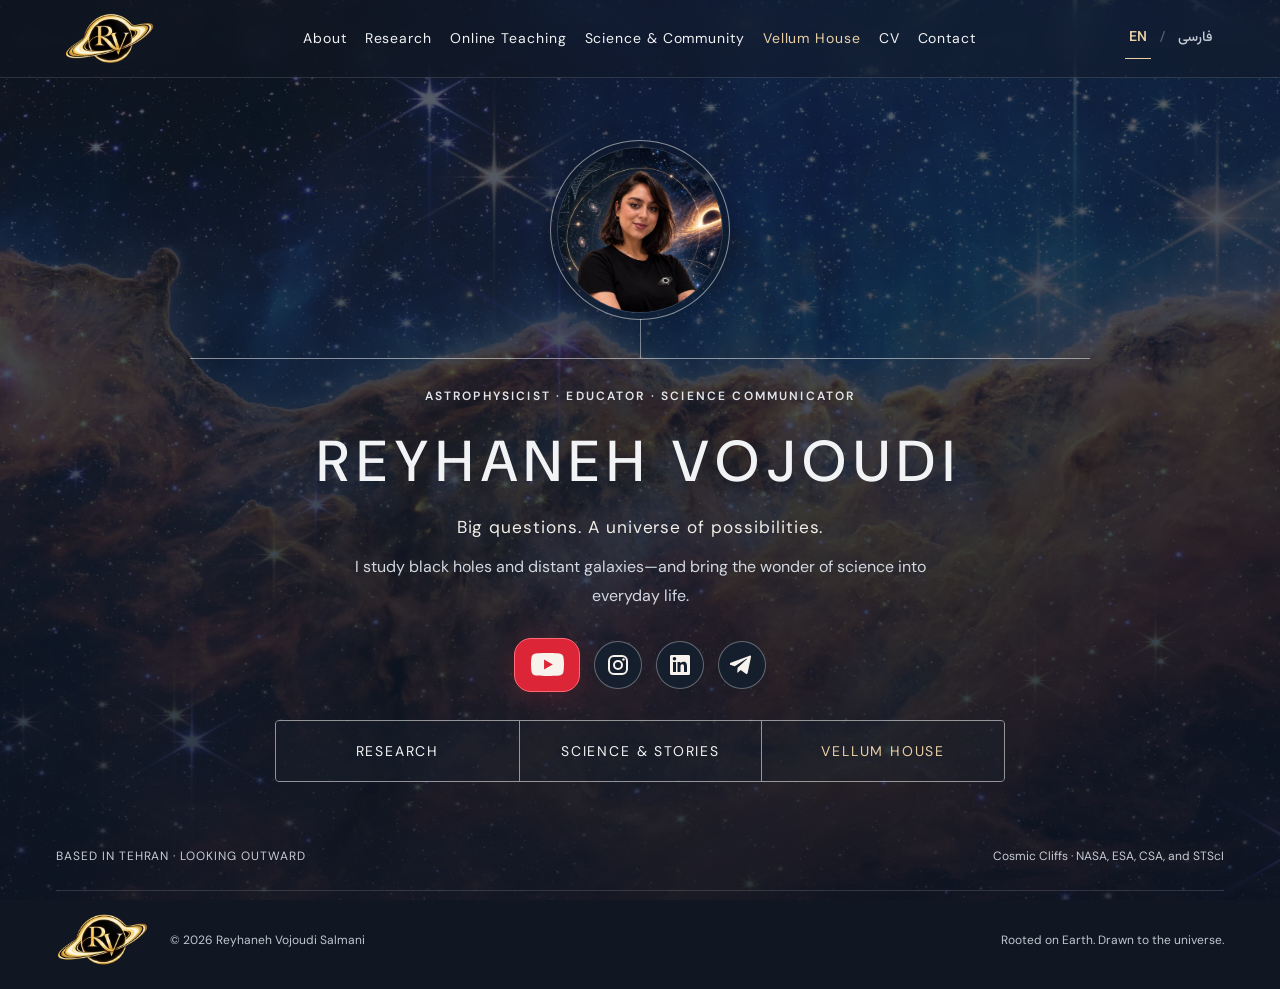
==== commit 7d51e285: "Add files via upload Version 10 - FULL" ====
--- a/index.html
+++ b/index.html
@@ -5,18 +5,21 @@
   <title>Reyhaneh Vojoudi</title>
   <meta name="description" content="Explore Reyhaneh Vojoudi Salmani’s research on black holes, quasars, and galaxy evolution, alongside teaching, science videos, FilYc, and TR Book Club.">
   <meta name="theme-color" content="#080f1b">
-  <link rel="icon" type="image/png" href="assets/reyhaneh-logo.png">
-  <link rel="stylesheet" href="styles.css">
-  <link rel="stylesheet" href="refined.css">
-  <link rel="stylesheet" href="bilingual.css">
+  <link rel="icon" type="image/png" href="assets/favicon.png">
   <link rel="alternate" hreflang="en" href="index.html">
   <link rel="alternate" hreflang="fa" href="fa.html">
+  <link rel="preconnect" href="https://fonts.googleapis.com">
+  <link rel="preconnect" href="https://fonts.gstatic.com" crossorigin>
+  <link rel="stylesheet" href="https://fonts.googleapis.com/css2?family=DM+Sans:wght@400;450;500;550;600;650;700&family=Manrope:wght@400;500;600;700;800&display=swap">
+  <link rel="stylesheet" href="site.css">
   <script src="script.js" defer></script>
+  <script src="form-config.js" defer></script>
+  <script src="forms.js" defer></script>
 </head>
 <body>
 <a class="skip" href="#main">Skip to content</a>
 <header class="site-header">
-  <a class="brand" href="#home" aria-label="Reyhaneh Vojoudi home"><img class="brand-logo" src="assets/reyhaneh-logo.png" alt="RV monogram encircled by a golden black hole accretion disk" width="1280" height="1280"></a>
+  <a class="brand" href="#home" aria-label="Reyhaneh Vojoudi home"><img class="brand-logo" src="assets/reyhaneh-logo.webp" alt="RV monogram encircled by a golden black hole accretion disk" width="270" height="270" decoding="async"></a>
 <div class="language-switch" role="group" aria-label="Website language" dir="ltr"><a data-language="en" href="index.html" lang="en" hreflang="en" aria-current="true">EN</a><span aria-hidden="true">/</span><a data-language="fa" href="fa.html" lang="fa" hreflang="fa">فارسی</a></div>
   <button class="menu-toggle" aria-expanded="false" aria-controls="navigation">Menu</button>
   <nav id="navigation" aria-label="Main navigation"><a href="#about">About</a><a href="#research">Research</a><a href="#teaching">Online Teaching</a><a href="#stories">Science &amp; Community</a><a href="#vellum-house" class="vh-nav">Vellum House</a><a href="assets/Reyhaneh_Vojoudi_CV.pdf" target="_blank" rel="noopener">CV</a><a href="#contact">Contact</a></nav>
@@ -24,7 +27,6 @@
 <main id="main">
 <div class="view-toolbar wrap" hidden><a href="#home" class="back-home">Home</a><nav class="view-links" aria-label="Section navigation"></nav></div>
 <section id="home" class="hero">
-  <img class="hero-image" src="assets/cosmic-cliffs.jpg" alt="Webb’s infrared view of golden clouds and young stars in the Cosmic Cliffs of the Carina Nebula" width="4000" height="2317" fetchpriority="high">
   <div class="hero-shade"></div>
   <div class="hero-content wrap">
     <div class="hero-copy">
@@ -35,7 +37,7 @@
     <div class="hero-socials social-icons" role="group" aria-label="Find me online"><a class="social-icon social-youtube" href="https://www.youtube.com/@Reyhaneh.Vojoudi" target="_blank" rel="noopener noreferrer" aria-label="Watch my videos on YouTube" title="YouTube"><svg viewBox="0 0 24 24" width="24" height="24" fill="currentColor" aria-hidden="true" focusable="false"><path d="M23.5 6.2a3 3 0 0 0-2.1-2.1C19.5 3.6 12 3.6 12 3.6s-7.5 0-9.4.5A3 3 0 0 0 .5 6.2 31 31 0 0 0 0 12a31 31 0 0 0 .5 5.8 3 3 0 0 0 2.1 2.1c1.9.5 9.4.5 9.4.5s7.5 0 9.4-.5a3 3 0 0 0 2.1-2.1A31 31 0 0 0 24 12a31 31 0 0 0-.5-5.8Z"/><path fill="var(--play-fill, #15202e)" d="m9.5 15.6 6.3-3.6-6.3-3.6Z"/></svg></a><a class="social-icon social-instagram" href="https://www.instagram.com/reysics/" target="_blank" rel="noopener noreferrer" aria-label="Instagram" title="Instagram"><svg viewBox="0 0 24 24" width="24" height="24" fill="currentColor" aria-hidden="true" focusable="false"><rect x="3" y="3" width="18" height="18" rx="5" fill="none" stroke="currentColor" stroke-width="2"/><circle cx="12" cy="12" r="4" fill="none" stroke="currentColor" stroke-width="2"/><circle cx="17.5" cy="6.5" r="1.2"/></svg></a><a class="social-icon social-linkedin" href="https://www.linkedin.com/in/reyhaneh-vojoudi/" target="_blank" rel="noopener noreferrer" aria-label="LinkedIn" title="LinkedIn"><svg viewBox="0 0 24 24" width="24" height="24" fill="currentColor" aria-hidden="true" focusable="false"><path d="M20.45 2H3.55C2.69 2 2 2.68 2 3.52v16.96c0 .84.69 1.52 1.55 1.52h16.9c.86 0 1.55-.68 1.55-1.52V3.52c0-.84-.69-1.52-1.55-1.52ZM8 19H5V9h3v10ZM6.5 7.6a1.8 1.8 0 1 1 0-3.6 1.8 1.8 0 0 1 0 3.6ZM19 19h-3v-5.1c0-1.2 0-2.7-1.65-2.7S12.5 12.5 12.5 13.8V19h-3V9h2.88v1.37h.04A3.16 3.16 0 0 1 15.26 8.8C18.3 8.8 19 10.8 19 13.4V19Z"/></svg></a><a class="social-icon social-telegram" href="https://t.me/Reysics" target="_blank" rel="noopener noreferrer" aria-label="Telegram" title="Telegram"><svg viewBox="0 0 24 24" width="24" height="24" fill="currentColor" aria-hidden="true" focusable="false"><path d="m21.5 3.3-3.6 17c-.27 1.2-.98 1.49-1.98.93l-5.48-4.04-2.64 2.54c-.29.29-.54.54-1.1.54l.39-5.59L17.27 5.4c.44-.39-.1-.61-.68-.22L4 13.11l-5.42-1.69c-1.18-.37-1.2-1.18.25-1.75L20 1.82c.98-.36 1.84.22 1.5 1.48Z" transform="translate(1 1) scale(.93)"/></svg></a></div>
     <nav class="hero-paths" aria-label="Explore my work"><a href="#research">Research</a><a href="#stories">Science &amp; Stories</a><a href="#vellum-house">Vellum House</a></nav>
     </div>
-    <div class="hero-portrait-frame"><img class="hero-portrait" src="assets/reyhaneh-portrait.jpg" alt="Portrait of Reyhaneh Vojoudi" width="1179" height="1019" fetchpriority="high"></div>
+    <div class="hero-portrait-frame"><img class="hero-portrait" src="assets/reyhaneh-portrait.webp" alt="Portrait of Reyhaneh Vojoudi" width="480" height="415" decoding="async" fetchpriority="high"></div>
   </div>
   <div class="hero-bottom wrap"><span>BASED IN TEHRAN · LOOKING OUTWARD</span><a href="https://esawebb.org/images/weic2205a/" target="_blank" rel="noopener noreferrer">Cosmic Cliffs · NASA, ESA, CSA, and STScI</a></div>
 </section>
@@ -75,7 +77,7 @@
   <div id="skills" class="skills-panel"><div><p class="eyebrow gold">THE TOOLKIT</p><h3>Ideas into investigation.</h3></div><div><h4>Computation & research</h4><div class="tags"><span>Python</span><span>Machine learning</span><span>LSTM</span><span>Autoencoders</span><span>C++</span><span>Wolfram Mathematica</span><span>LaTeX</span></div><h4>Languages & communication</h4><p>Persian · Native &nbsp; / &nbsp; English · C1, TOEFL 108 &nbsp; / &nbsp; German · C1</p><p class="small">Also learning French, Italian, and Arabic. Workshop familiarity with CAMB and CosmoMC.</p></div></div>
 </section>
 
-<section data-view="teaching" id="teaching" class="section teaching-section"><div class="wrap teaching-grid"><div><p class="eyebrow gold">04 / TEACHING & MENTORSHIP</p><h2>The best lesson<br>starts with<br><em>“What if?”</em></h2><p class="lead">Physics becomes memorable when students get to think like physicists.</p><p>My teaching spans English-language school physics and mathematics, postgraduate teaching assistance, and research-based tournament mentoring.</p><a class="text-link" href="mailto:reyhaneh.vojoudi@gmail.com?subject=Teaching%20or%20science%20event%20enquiry">Discuss teaching or a science event</a></div><div id="teaching-approach" class="teaching-list"><article><span>01</span><div><h3>From foundations to big ideas</h3><p>A-Level, IGCSE, and O-Level physics and mathematics. Lecturer and head of department at Glocal College, and lecturer at Hakim International School.</p></div></article><article><span>02</span><div><h3>University-level physics</h3><p>Teaching assistant for master’s courses in General Relativity and Cosmology at K. N. Toosi University of Technology.</p></div></article><article><span>03</span><div><h3>Learning through investigation</h3><p>Mentorship for young physicists and service as a jury member for the Persian Young Physicists’ and Young Naturalists’ tournaments.</p></div></article><article><span>04</span><div><h3>Education beyond the classroom</h3><p>Former Academic Dean at Iranian Cambridge School, supporting curriculum and teacher development. Scientific translation and editing, including work on Frank Wilczek’s <em>Fundamentals: Ten Keys to Reality</em>.</p></div></article><article><span>05</span><div><h3>German teaching &amp; educational supervision</h3><p>Head Teacher and Educational Supervisor for German at Melal Language Academy, Tehran · August 2018–January 2021.</p></div></article><article><span>06</span><div><h3>English &amp; German language teaching</h3><p>Part-time English and German teacher at language academies in Tehran · January 2015–January 2021. Institutions included Melal, Zaban Aval, Farsian, Pardisan, Iran Jahan, and Pep Talk.</p></div></article></div></div><div id="teaching-consultation" class="teaching-enquiry"><h3>Let’s find the right starting point.</h3><p>I teach Physics, Mathematics, English and German online. An initial assessment and consultation helps us understand your current level, goals and learning needs, and discuss a suitable way forward.</p><p>Please include your name, age or education stage, chosen subject, current level, goals, any target exam or curriculum, city and time zone, and availability. All classes take place online.</p><a class="button primary" href="mailto:reyhaneh.vojoudi@gmail.com?subject=Initial%20assessment%20and%20teaching%20consultation&amp;body=Hello%20Reyhaneh%2C%0A%0AI%20would%20like%20to%20arrange%20an%20initial%20assessment%20and%20teaching%20consultation.%0A%0AName%3A%0AAge%20or%20education%20stage%3A%0ASubject%20%28Physics%2C%20Mathematics%2C%20English%20or%20German%29%3A%0ACurrent%20level%20and%20learning%20background%3A%0ALearning%20goals%20and%20timeline%3A%0ACurriculum%20or%20target%20exam%2C%20if%20applicable%3A%0ACity%20and%20time%20zone%3A%0APreferred%20days%20and%20times%3A%0AAdditional%20context%20%28optional%29%3A%0A%0AThank%20you">Request an assessment &amp; consultation</a><p class="small">Session timing and details are confirmed by email.</p></div></section>
+<section data-view="teaching" id="teaching" class="section teaching-section"><div class="wrap teaching-grid"><div><p class="eyebrow gold">04 / TEACHING & MENTORSHIP</p><h2>The best lesson<br>starts with<br><em>“What if?”</em></h2><p class="lead">Physics becomes memorable when students get to think like physicists.</p><p>My teaching spans English-language school physics and mathematics, postgraduate teaching assistance, and research-based tournament mentoring.</p><a class="text-link" href="#contact" data-enquiry="collaboration" aria-haspopup="dialog">Discuss teaching or a science event</a></div><div id="teaching-approach" class="teaching-list"><article><span>01</span><div><h3>From foundations to big ideas</h3><p>A-Level, IGCSE, and O-Level physics and mathematics. Lecturer and head of department at Glocal College, and lecturer at Hakim International School.</p></div></article><article><span>02</span><div><h3>University-level physics</h3><p>Teaching assistant for master’s courses in General Relativity and Cosmology at K. N. Toosi University of Technology.</p></div></article><article><span>03</span><div><h3>Learning through investigation</h3><p>Mentorship for young physicists and service as a jury member for the Persian Young Physicists’ and Young Naturalists’ tournaments.</p></div></article><article><span>04</span><div><h3>Education beyond the classroom</h3><p>Former Academic Dean at Iranian Cambridge School, supporting curriculum and teacher development. Scientific translation and editing, including work on Frank Wilczek’s <em>Fundamentals: Ten Keys to Reality</em>.</p></div></article><article><span>05</span><div><h3>German teaching &amp; educational supervision</h3><p>Head Teacher and Educational Supervisor for German at Melal Language Academy, Tehran · August 2018–January 2021.</p></div></article><article><span>06</span><div><h3>English &amp; German language teaching</h3><p>Part-time English and German teacher at language academies in Tehran · January 2015–January 2021. Institutions included Melal, Zaban Aval, Farsian, Pardisan, Iran Jahan, and Pep Talk.</p></div></article></div></div><div id="teaching-consultation" class="teaching-enquiry"><h3>Let’s find the right starting point.</h3><p>I teach Physics, Mathematics, English and German online. An initial assessment and consultation helps us understand your current level, goals and learning needs, and discuss a suitable way forward.</p><p>Complete the short enquiry form with your chosen subject, current level and learning goal. All classes take place online.</p><a class="button primary" href="#contact" data-enquiry="teaching" aria-haspopup="dialog">Request an assessment &amp; consultation</a><p class="small">Session timing and details are confirmed by email.</p></div></section>
 
 <section data-view="science" id="stories" class="section wrap">
   <div class="section-head"><div><p class="eyebrow gold">05 / SCIENCE, OUT LOUD</p><h2>The universe is<br><em>for everyone.</em></h2></div><div><p>Black holes, big questions, and life as a researcher. I share the science—and the person doing it—through videos and conversations.</p><a class="text-link" href="https://www.youtube.com/@Reyhaneh.Vojoudi" target="_blank" rel="noopener noreferrer">Explore my YouTube channel</a></div></div>
@@ -91,10 +93,11 @@
   <div class="vh-intro"><div><p class="eyebrow gold">ONE STUDENT. ONE CONTINUOUS PLAN.</p><h3>Every decision,<br>part of a bigger picture.</h3></div><div><p>Vellum House is a private academic management office for students and families who want continuity across teaching, curriculum choices, personal development, and admissions.</p><p>Specialist instruction, a tailored roadmap, and regular evaluation work together. Families receive a clear monthly picture of progress, while each next step is planned around the student’s goals, strengths, and ambitions.</p></div></div>
   <div id="vh-services" class="vh-services"><article><p class="eyebrow gold">01 / ACADEMIC DIRECTION</p><h3>A deliberate pathway</h3><p>Assessment and long-term planning across IGCSE, A Level, IB, SAT, and AP, with private instruction aligned to the student’s roadmap.</p></article><article><p class="eyebrow gold">02 / PROFILE &amp; ADMISSIONS</p><h3>Preparation with purpose</h3><p>Research, competitions, and leadership experiences, followed by university selection, applications, essays, and interview preparation.</p></article><article><p class="eyebrow gold">03 / CONTINUITY &amp; SUPPORT</p><h3>The whole journey</h3><p>Monthly evaluation and family reporting, plus support for university coursework strategy, research direction, and graduate applications.</p></article></div>
   <div id="vh-roadmap" class="vh-roadmap"><h3>From first assessment to the next chapter.</h3><ol><li><span>01</span>Assessment</li><li><span>02</span>Personal roadmap</li><li><span>03</span>Private instruction</li><li><span>04</span>Monthly review</li><li><span>05</span>University strategy</li><li><span>06</span>Application preparation</li></ol></div>
-  <div id="vh-consultation" class="vh-consultation"><p class="eyebrow gold">BY CONSULTATION ONLY</p><h3>Start with a conversation.</h3><p>Every plan begins with the student. A private consultation is the first step in understanding your goals and deciding whether Vellum House is the right fit.</p><p>Please share the student’s name, age, education stage, current curriculum, academic standing, goals, key deadlines and the support needed. Include your city, time zone and availability, and introduce yourself if enquiring on the student’s behalf.</p><div class="actions"><a class="button primary" href="mailto:reyhaneh.vojoudi@gmail.com?subject=Vellum%20House%20%E2%80%94%20Initial%20consultation&amp;body=Hello%2C%0A%0AI%20would%20like%20to%20arrange%20an%20initial%20Vellum%20House%20consultation.%0A%0AStudent%20name%3A%0AAge%20and%20education%20stage%3A%0AYour%20name%20and%20relationship%20to%20the%20student%2C%20if%20different%3A%0ACity%2C%20country%20and%20time%20zone%3A%0ACurrent%20school%20or%20university%20and%20curriculum%3A%0AAcademic%20standing%20and%20main%20subjects%3A%0AAcademic%20goals%20and%20intended%20field%20or%20destination%3A%0ATimeline%20and%20key%20deadlines%3A%0AAreas%20where%20support%20is%20needed%3A%0APreferred%20days%20and%20times%20for%20a%20consultation%3A%0AAdditional%20context%20%28optional%29%3A%0A%0AThank%20you">Enquire about a consultation</a><a class="button outline" href="assets/Vellum_House_Brochure.pdf" target="_blank" rel="noopener">Read the brochure (PDF)</a></div></div>
+  <div id="vh-consultation" class="vh-consultation"><p class="eyebrow gold">BY CONSULTATION ONLY</p><h3>Start with a conversation.</h3><p>Every plan begins with the student. A private consultation is the first step in understanding your goals and deciding whether Vellum House is the right fit.</p><p>Use the short enquiry form to share the student’s education stage, goals and any important deadlines. If enquiring for someone else, please mention your relationship.</p><div class="actions"><a class="button primary" href="#contact" data-enquiry="vellum" aria-haspopup="dialog">Enquire about a consultation</a><a class="button outline" href="assets/Vellum_House_Brochure.pdf" target="_blank" rel="noopener">Read the brochure (PDF)</a></div></div>
 </div></section>
 
-<section data-view="contact" id="contact" class="section wrap contact-section"><p class="eyebrow gold">07 / START A CONVERSATION</p><h2>Have a question?<br><em>I like those.</em></h2><p>Research collaborations, teaching, science communication,<br class="desktop-break"> or an idea that deserves a conversation.</p><a class="contact-email" href="mailto:reyhaneh.vojoudi@gmail.com">reyhaneh.vojoudi@gmail.com</a><div class="contact-links social-links"><div class="social-icons" role="group" aria-label="Find me online"><a class="social-icon social-youtube" href="https://www.youtube.com/@Reyhaneh.Vojoudi" target="_blank" rel="noopener noreferrer" aria-label="Watch my videos on YouTube" title="YouTube"><svg viewBox="0 0 24 24" width="24" height="24" fill="currentColor" aria-hidden="true" focusable="false"><path d="M23.5 6.2a3 3 0 0 0-2.1-2.1C19.5 3.6 12 3.6 12 3.6s-7.5 0-9.4.5A3 3 0 0 0 .5 6.2 31 31 0 0 0 0 12a31 31 0 0 0 .5 5.8 3 3 0 0 0 2.1 2.1c1.9.5 9.4.5 9.4.5s7.5 0 9.4-.5a3 3 0 0 0 2.1-2.1A31 31 0 0 0 24 12a31 31 0 0 0-.5-5.8Z"/><path fill="var(--play-fill, #15202e)" d="m9.5 15.6 6.3-3.6-6.3-3.6Z"/></svg></a><a class="social-icon social-instagram" href="https://www.instagram.com/reysics/" target="_blank" rel="noopener noreferrer" aria-label="Instagram" title="Instagram"><svg viewBox="0 0 24 24" width="24" height="24" fill="currentColor" aria-hidden="true" focusable="false"><rect x="3" y="3" width="18" height="18" rx="5" fill="none" stroke="currentColor" stroke-width="2"/><circle cx="12" cy="12" r="4" fill="none" stroke="currentColor" stroke-width="2"/><circle cx="17.5" cy="6.5" r="1.2"/></svg></a><a class="social-icon social-linkedin" href="https://www.linkedin.com/in/reyhaneh-vojoudi/" target="_blank" rel="noopener noreferrer" aria-label="LinkedIn" title="LinkedIn"><svg viewBox="0 0 24 24" width="24" height="24" fill="currentColor" aria-hidden="true" focusable="false"><path d="M20.45 2H3.55C2.69 2 2 2.68 2 3.52v16.96c0 .84.69 1.52 1.55 1.52h16.9c.86 0 1.55-.68 1.55-1.52V3.52c0-.84-.69-1.52-1.55-1.52ZM8 19H5V9h3v10ZM6.5 7.6a1.8 1.8 0 1 1 0-3.6 1.8 1.8 0 0 1 0 3.6ZM19 19h-3v-5.1c0-1.2 0-2.7-1.65-2.7S12.5 12.5 12.5 13.8V19h-3V9h2.88v1.37h.04A3.16 3.16 0 0 1 15.26 8.8C18.3 8.8 19 10.8 19 13.4V19Z"/></svg></a><a class="social-icon social-telegram" href="https://t.me/Reysics" target="_blank" rel="noopener noreferrer" aria-label="Telegram" title="Telegram"><svg viewBox="0 0 24 24" width="24" height="24" fill="currentColor" aria-hidden="true" focusable="false"><path d="m21.5 3.3-3.6 17c-.27 1.2-.98 1.49-1.98.93l-5.48-4.04-2.64 2.54c-.29.29-.54.54-1.1.54l.39-5.59L17.27 5.4c.44-.39-.1-.61-.68-.22L4 13.11l-5.42-1.69c-1.18-.37-1.2-1.18.25-1.75L20 1.82c.98-.36 1.84.22 1.5 1.48Z" transform="translate(1 1) scale(.93)"/></svg></a></div><a href="https://scholar.google.com/citations?user=dKFWtnIAAAAJ&amp;hl=en" target="_blank" rel="noopener noreferrer">Google Scholar</a></div></section>
+<section data-view="contact" id="contact" class="section wrap contact-section"><p class="eyebrow gold">07 / START A CONVERSATION</p><h2>Have a question?<br><em>I like those.</em></h2><p>Research collaborations, teaching, science communication,<br class="desktop-break"> or an idea that deserves a conversation.</p><a class="contact-email" href="#contact" data-enquiry="general" aria-haspopup="dialog">Send an enquiry</a><div class="contact-links social-links"><div class="social-icons" role="group" aria-label="Find me online"><a class="social-icon social-youtube" href="https://www.youtube.com/@Reyhaneh.Vojoudi" target="_blank" rel="noopener noreferrer" aria-label="Watch my videos on YouTube" title="YouTube"><svg viewBox="0 0 24 24" width="24" height="24" fill="currentColor" aria-hidden="true" focusable="false"><path d="M23.5 6.2a3 3 0 0 0-2.1-2.1C19.5 3.6 12 3.6 12 3.6s-7.5 0-9.4.5A3 3 0 0 0 .5 6.2 31 31 0 0 0 0 12a31 31 0 0 0 .5 5.8 3 3 0 0 0 2.1 2.1c1.9.5 9.4.5 9.4.5s7.5 0 9.4-.5a3 3 0 0 0 2.1-2.1A31 31 0 0 0 24 12a31 31 0 0 0-.5-5.8Z"/><path fill="var(--play-fill, #15202e)" d="m9.5 15.6 6.3-3.6-6.3-3.6Z"/></svg></a><a class="social-icon social-instagram" href="https://www.instagram.com/reysics/" target="_blank" rel="noopener noreferrer" aria-label="Instagram" title="Instagram"><svg viewBox="0 0 24 24" width="24" height="24" fill="currentColor" aria-hidden="true" focusable="false"><rect x="3" y="3" width="18" height="18" rx="5" fill="none" stroke="currentColor" stroke-width="2"/><circle cx="12" cy="12" r="4" fill="none" stroke="currentColor" stroke-width="2"/><circle cx="17.5" cy="6.5" r="1.2"/></svg></a><a class="social-icon social-linkedin" href="https://www.linkedin.com/in/reyhaneh-vojoudi/" target="_blank" rel="noopener noreferrer" aria-label="LinkedIn" title="LinkedIn"><svg viewBox="0 0 24 24" width="24" height="24" fill="currentColor" aria-hidden="true" focusable="false"><path d="M20.45 2H3.55C2.69 2 2 2.68 2 3.52v16.96c0 .84.69 1.52 1.55 1.52h16.9c.86 0 1.55-.68 1.55-1.52V3.52c0-.84-.69-1.52-1.55-1.52ZM8 19H5V9h3v10ZM6.5 7.6a1.8 1.8 0 1 1 0-3.6 1.8 1.8 0 0 1 0 3.6ZM19 19h-3v-5.1c0-1.2 0-2.7-1.65-2.7S12.5 12.5 12.5 13.8V19h-3V9h2.88v1.37h.04A3.16 3.16 0 0 1 15.26 8.8C18.3 8.8 19 10.8 19 13.4V19Z"/></svg></a><a class="social-icon social-telegram" href="https://t.me/Reysics" target="_blank" rel="noopener noreferrer" aria-label="Telegram" title="Telegram"><svg viewBox="0 0 24 24" width="24" height="24" fill="currentColor" aria-hidden="true" focusable="false"><path d="m21.5 3.3-3.6 17c-.27 1.2-.98 1.49-1.98.93l-5.48-4.04-2.64 2.54c-.29.29-.54.54-1.1.54l.39-5.59L17.27 5.4c.44-.39-.1-.61-.68-.22L4 13.11l-5.42-1.69c-1.18-.37-1.2-1.18.25-1.75L20 1.82c.98-.36 1.84.22 1.5 1.48Z" transform="translate(1 1) scale(.93)"/></svg></a></div><a href="https://scholar.google.com/citations?user=dKFWtnIAAAAJ&amp;hl=en" target="_blank" rel="noopener noreferrer">Google Scholar</a></div></section>
 </main>
-<footer class="wrap"><div><a class="brand" href="#home" aria-label="Reyhaneh Vojoudi home"><img class="brand-logo" src="assets/reyhaneh-logo.png" alt="RV monogram encircled by a golden black hole accretion disk" width="1280" height="1280"></a><span>© 2026 Reyhaneh Vojoudi Salmani</span></div><p>Rooted on Earth. Drawn to the universe.</p><details class="credits"><summary>Image & academic credits</summary><p>Hero: Cosmic Cliffs, NGC 3324, observed by JWST/NIRCam. Credit: NASA, ESA, CSA, and STScI. Image cropped and darkened for presentation. <a href="https://esawebb.org/images/weic2205a/" target="_blank" rel="noopener noreferrer">Original image</a> · <a href="https://creativecommons.org/licenses/by/4.0/" target="_blank" rel="noopener noreferrer">CC BY 4.0</a>.</p><p>Education, appointments, awards, skills, and work-in-progress details follow my 2026 CV and subsequent updates. Published research links to original journal and arXiv records.</p></details></footer>
+<footer class="wrap"><div><a class="brand" href="#home" aria-label="Reyhaneh Vojoudi home"><img class="brand-logo" src="assets/reyhaneh-logo.webp" alt="RV monogram encircled by a golden black hole accretion disk" width="270" height="270" decoding="async"></a><span>© 2026 Reyhaneh Vojoudi Salmani</span></div><p>Rooted on Earth. Drawn to the universe.</p><details class="credits"><summary>Image & academic credits</summary><p>Hero: Cosmic Cliffs, NGC 3324, observed by JWST/NIRCam. Credit: NASA, ESA, CSA, and STScI. Image cropped and darkened for presentation. <a href="https://esawebb.org/images/weic2205a/" target="_blank" rel="noopener noreferrer">Original image</a> · <a href="https://creativecommons.org/licenses/by/4.0/" target="_blank" rel="noopener noreferrer">CC BY 4.0</a>.</p><p>Education, appointments, awards, skills, and work-in-progress details follow my 2026 CV and subsequent updates. Published research links to original journal and arXiv records.</p></details></footer>
+<noscript><p style="text-align:center">Please enable JavaScript to use the enquiry form.</p></noscript>
 </body></html>
--- a/site.css
+++ b/site.css
@@ -0,0 +1,178 @@
+:root{--bg:#080f1b;--surface:#0e1928;--text:#f1f3f5;--muted:#aab4c4;--gold:#e6ba83;--line:#ffffff20;--serif:Georgia,'Times New Roman',serif;--sans:'DM Sans',Arial,sans-serif}*{box-sizing:border-box}html{scroll-behavior:smooth;scroll-padding-top:100px}body{margin:0;background:var(--bg);color:var(--text);font-family:var(--sans);font-size:16px;line-height:1.7}a{color:inherit;text-decoration:none}button{font:inherit;cursor:pointer}a,button{touch-action:manipulation}a:focus-visible,button:focus-visible,summary:focus-visible{outline:2px solid var(--gold);outline-offset:6px}a:hover{color:var(--gold)}button:hover{color:var(--gold)}p{margin:0 0 1.25rem;color:var(--muted)}h1,h2,h3,h4{line-height:1.14;font-weight:500;margin:0}h2{font-size:clamp(2.6rem,4.5vw,4.25rem);letter-spacing:-.055em}h2 em,h1 em{font-family:var(--serif);font-weight:400;letter-spacing:-.045em}h2 em{color:var(--gold)}h3{font-size:1.7rem;letter-spacing:-.035em}h4{font-size:1.15rem}em{font-family:var(--serif)}.wrap{width:min(1240px,calc(100% - 112px));margin-inline:auto}.section{padding-block:110px}.eyebrow{font-size:.75rem;letter-spacing:.17em;font-weight:600;line-height:1.6;margin-bottom:24px}.gold{color:var(--gold)}.small{font-size:.875rem}.lead{font-size:1.4rem;color:var(--text);line-height:1.6}.skip{position:fixed;top:-80px;left:20px;padding:14px;background:var(--gold);color:var(--bg);z-index:20}.skip:focus{top:12px}.site-header{height:88px;display:flex;align-items:center;justify-content:space-between;padding:0 56px;border-bottom:1px solid var(--line);background:#080f1bf0;position:sticky;top:0;z-index:10;backdrop-filter:blur(18px)}.brand{font-family:var(--serif);font-size:2rem;letter-spacing:-.13em;display:inline-flex;align-items:center;gap:5px}.brand-star{color:var(--gold);font-size:1.5rem;align-self:flex-start;line-height:1.2;margin-top:5px}.site-header nav{display:flex;align-items:center;gap:30px;font-size:.875rem}.nav-contact{padding:9px 19px;border:1px solid #e6ba8360;border-radius:3px;color:var(--gold)}.menu-toggle{display:none}.hero{min-height:760px;height:calc(100svh - 88px);max-height:1000px;position:relative;isolation:isolate;display:flex;align-items:center;overflow:hidden}.hero-image,.hero-shade{position:absolute;inset:0;width:100%;height:100%;object-fit:cover;z-index:-2}.hero-image{object-position:68% 50%}.hero-shade{z-index:-1;background:linear-gradient(90deg,#080f1bf5 0%,#080f1bc9 30%,#080f1b28 70%),linear-gradient(0deg,#080f1be6,transparent 45%,#080f1b30)}.hero-content{padding-block:70px 115px}.hero-content .eyebrow{color:#d0d9e4}.hero h1{font-size:clamp(4.6rem,8vw,8rem);font-family:'Manrope',var(--sans);font-weight:500;letter-spacing:-.075em;line-height:1.0;margin-bottom:32px}.hero h1 em{color:var(--gold);font-size:1.07em;line-height:1.1}.hero-line{font-size:1.65rem;color:var(--text);line-height:1.4;letter-spacing:-.015em}.hero-intro{font-size:1.05rem;max-width:410px;color:#c2cbd5}.actions{display:flex;gap:14px;margin-top:32px;flex-wrap:wrap}.button{display:inline-flex;align-items:center;justify-content:center;min-height:49px;padding:12px 21px;border-radius:3px;font-size:.9rem;font-weight:500;line-height:1.5;transition:background .2s,color .2s}.primary{background:var(--gold);color:#111826}.primary:hover{background:#f5cf9e;color:#111826}.glass{background:#080f1b60;border:1px solid #ffffff55}.hero-bottom{position:absolute;bottom:26px;left:0;right:0;display:flex;justify-content:space-between;gap:24px;font-size:.75rem;color:#c5cbd2;letter-spacing:.06em}.hero-bottom a{max-width:50%;text-align:right;letter-spacing:0}.topic-strip{border-block:1px solid var(--line);display:flex;justify-content:center;align-items:center;gap:38px;padding:25px 24px;font-size:.75rem;letter-spacing:.15em;color:#abb8c9}.topic-strip span[aria-hidden]{color:var(--gold);font-size:1.15rem}.about-grid{display:grid;grid-template-columns:1fr 1.1fr;gap:52px 90px}.about-copy{padding-top:15px}.about-links{display:flex;gap:24px;flex-wrap:wrap;margin-top:28px;font-size:.875rem}.about-links a,.text-link,.paper-links a,.contact-links a{border-bottom:1px solid #e6ba8355;padding-bottom:4px;color:var(--gold)}.credential-row{grid-column:1/-1;display:grid;grid-template-columns:repeat(3,1fr);border-block:1px solid var(--line);padding:32px 0;margin-top:8px}.credential-row>div{padding:0 30px;border-left:1px solid var(--line);display:flex;flex-direction:column;gap:10px}.credential-row>div:first-child{border:0;padding-left:0}.credential-row strong{font-size:1.7rem;font-weight:500;letter-spacing:-.04em}.credential-row span{color:var(--muted);font-size:.9rem}.research-section{background:var(--surface)}.section-head{display:grid;grid-template-columns:1.25fr .75fr;gap:80px;align-items:end;margin-bottom:55px}.section-head>p,.section-head>div>p:last-child{margin-bottom:4px}.research-grid{display:grid;grid-template-columns:repeat(3,1fr);border:1px solid var(--line);margin:0 0 75px}.research-card{padding:35px 30px;border-left:1px solid var(--line);display:flex;flex-direction:column;align-items:flex-start}.research-card:first-child{border:0}.index{font-family:var(--serif);font-style:italic;font-size:1.8rem;color:var(--gold);margin-bottom:38px}.research-card h3{margin-bottom:20px;font-size:1.75rem;line-height:1.2}.research-card p{font-size:1rem;line-height:1.75}.card-foot{margin-top:auto;padding-top:28px;color:#b6c6d9;font-size:.75rem;letter-spacing:.06em}.publications-head{display:flex;gap:25px;align-items:center;justify-content:space-between;margin-bottom:25px}.publications-head h3{font-size:1.35rem}.filters{display:flex;gap:6px;flex-wrap:wrap}.filters button{color:var(--muted);background:transparent;border:1px solid transparent;border-radius:3px;padding:8px 14px;font-size:.875rem}.filters .active{color:var(--gold);border-color:#e6ba8355;background:#e6ba8309}.paper{display:grid;grid-template-columns:145px 1fr;gap:28px;padding:35px 0;border-top:1px solid var(--line)}.paper[hidden]{display:none}.paper-meta{display:flex;flex-direction:column;align-items:flex-start;gap:16px;font-size:1.25rem;color:#d6deea}.badge{border:1px solid #7caecc55;color:#b2d4ea;font-size:.75rem;line-height:1.4;padding:5px 8px;border-radius:2px}.badge.progress{color:var(--gold);border-color:#e6ba8345}.journal{font-size:.75rem;letter-spacing:.12em;color:var(--gold);margin-bottom:12px}.paper h4{font-size:1.35rem;line-height:1.4;max-width:850px}.authors{font-size:.875rem;margin:12px 0}.authors strong{font-weight:500;color:#d0d8e3}.paper p:not(.journal):not(.authors){max-width:860px;margin-bottom:16px}.paper-links{display:flex;gap:23px;font-size:.875rem}.publication-note{border-top:1px solid var(--line);padding-top:20px;margin-bottom:0;color:#94a4b9}.journey-grid{display:grid;grid-template-columns:1fr 1fr;gap:90px}.minor-heading{font-size:1.25rem;margin-bottom:35px}.timeline{list-style:none;margin:0;padding:0 0 0 25px;border-left:1px solid #e6ba8355}.timeline li{position:relative;padding:0 0 35px 0}.timeline li:last-child{padding-bottom:0}.timeline li:before{content:'';position:absolute;width:7px;height:7px;border:1px solid var(--gold);background:var(--bg);left:-29px;top:9px;transform:rotate(45deg)}.timeline span,.milestone>span{font-size:.75rem;color:var(--gold);letter-spacing:.08em}.timeline h4,.milestone h4{margin:9px 0;font-size:1.08rem;line-height:1.5}.timeline p,.milestone p{font-size:.9rem;margin:0}.achievement-panel{background:#111d2d;padding:35px}.milestone{padding:22px 0;border-top:1px solid var(--line)}.milestone:last-child{padding-bottom:0}.achievement-panel .minor-heading{margin-bottom:25px}.skills-panel{margin-top:65px;padding:40px 0 0;border-top:1px solid var(--line);display:grid;grid-template-columns:.85fr 1.15fr;gap:50px}.skills-panel h3{font-family:var(--serif);font-size:2rem}.skills-panel h4{font-size:.95rem;margin-bottom:17px}.tags{display:flex;gap:9px;flex-wrap:wrap;margin-bottom:30px}.tags span{border:1px solid var(--line);padding:6px 12px;border-radius:2px;color:#c8d2df;font-size:.875rem}.skills-panel p{font-size:.875rem}.skills-panel .small{margin-bottom:0;color:#8c9cb2}.teaching-section{background:#11212a;border-block:1px solid var(--line)}.teaching-grid{display:grid;grid-template-columns:1fr 1.1fr;gap:100px}.teaching-grid h2{margin-bottom:30px}.teaching-grid .lead{font-size:1.2rem}.text-link{display:inline-block;font-size:.875rem;margin-top:14px}.teaching-list article{display:flex;gap:26px;padding:27px 0;border-bottom:1px solid var(--line)}.teaching-list article:first-child{padding-top:0}.teaching-list article>span{color:var(--gold);font-size:.8rem;padding-top:5px}.teaching-list h3{font-size:1.25rem;margin-bottom:12px;line-height:1.4}.teaching-list p{margin:0;font-size:.95rem}.video-grid{display:grid;grid-template-columns:1fr 1fr;gap:30px}.video-card{border:1px solid var(--line)}.video-cover{padding:30px;background:#152c36;min-height:300px;position:relative;display:flex;flex-direction:column;justify-content:space-between}.video-cover.alternate{background:#252238}.video-number{font-size:.75rem;color:#adbece;letter-spacing:.1em}.video-topic{font-size:2.5rem;font-weight:500;line-height:1.1;letter-spacing:-.04em;margin:18px 0 25px}.video-topic em{color:var(--gold);font-size:1.2em}.play-link{display:inline-flex;gap:14px;align-items:center;font-size:.875rem;align-self:flex-start}.play-link>span{width:35px;height:35px;border:1px solid #ffffff55;border-radius:100%;display:grid;place-content:center;font-size:.75rem;padding-left:2px}.video-copy{padding:26px 30px}.video-copy .eyebrow{font-size:.75rem;color:var(--gold);margin-bottom:13px}.video-copy h3{font-size:1.3rem;line-height:1.4;letter-spacing:-.025em}.video-copy p:last-child{font-size:.9rem;margin:12px 0 0}.instagram-bar{padding-top:30px;display:flex;justify-content:space-between;gap:22px;font-size:.9rem}.instagram-bar a{color:var(--gold)}.instagram-bar p{margin:0}.beyond-section{background:#0c1724;border-block:1px solid var(--line)}.worlds-grid{display:grid;grid-template-columns:1fr 1fr;gap:30px}.world-card{border:1px solid #ffffff29;padding:36px;position:relative}.filyc{background:#172638}.tr{background:#252021}.world-top{display:flex;align-items:center;justify-content:space-between;gap:18px;font-size:.75rem;letter-spacing:.11em;color:#c2c7ce}.world-top>span:last-child{font-size:1.75rem;color:var(--gold)}.world-card h3{font-family:var(--serif);font-size:5.5rem;letter-spacing:-.07em;margin:35px 0}.world-card h3>span{color:var(--gold)}.world-card h4{font-size:1.7rem;line-height:1.25;margin-bottom:20px;letter-spacing:-.03em}.world-card p{font-size:1rem;min-height:135px;max-width:420px;color:#bfc4ce}.outline{border:1px solid #dcb78060;color:var(--gold)}.outline:hover{background:#e6ba8310}.world-handle{display:block;font-size:.8rem;color:#b4b7bf;margin-top:15px}.contact-section{text-align:center;padding-block:120px}.contact-section h2{font-size:clamp(3.5rem,5.4vw,5rem);margin-bottom:25px}.contact-section>p:not(.eyebrow){margin-bottom:32px}.contact-email{display:inline-block;font-size:clamp(1.1rem,2.3vw,1.8rem);border-bottom:1px solid #e6ba8370;color:var(--gold);padding-bottom:8px;overflow-wrap:anywhere}.contact-links{display:flex;justify-content:center;gap:28px;flex-wrap:wrap;margin-top:35px;font-size:.875rem}.contact-links a{color:var(--muted);border-color:var(--line)}footer{display:flex;align-items:center;flex-wrap:wrap;justify-content:space-between;gap:20px;padding:30px 0;border-top:1px solid var(--line);font-size:.8rem;color:var(--muted)}footer>div{display:flex;align-items:center;gap:22px}footer>p{margin:0}footer .brand{color:var(--text)}.credits{width:100%;font-size:.75rem;color:#98a7bc}.credits summary{cursor:pointer;width:fit-content}.credits p{max-width:850px;margin:14px 0}.credits a{text-decoration:underline}::selection{background:#e6ba83;color:#080f1b}
+@media(min-width:1600px){.hero-content{padding-top:50px}.hero h1{font-size:8.4rem}}
+@media(max-width:1050px){.wrap{width:calc(100% - 72px)}.site-header{padding:0 36px}.site-header nav{gap:20px}.section{padding-block:85px}.about-grid,.journey-grid,.teaching-grid{gap:45px}.section-head{gap:40px}.hero h1{font-size:6.3rem}.hero{min-height:750px}.topic-strip{gap:20px;font-size:.65rem}.research-card{padding:27px 22px}.card-foot{line-height:1.6}.world-card{padding:28px}.world-card p{min-height:160px}.publications-head{align-items:flex-start;flex-direction:column}}
+@media(max-width:760px){html{scroll-padding-top:82px}.wrap{width:calc(100% - 40px)}.site-header{height:72px;padding:0 20px}.menu-toggle{display:block;background:transparent;border:1px solid var(--line);padding:6px 12px;color:var(--text);font-size:.875rem;border-radius:3px}.site-header nav{display:none;position:absolute;top:72px;left:0;right:0;background:#0e1928;border-bottom:1px solid var(--line);padding:24px;align-items:stretch;gap:16px}.site-header nav.open{display:flex;flex-direction:column}.site-header nav a{padding:6px}.site-header nav .nav-contact{padding:9px 12px;align-self:flex-start}.hero{height:auto;min-height:780px;align-items:flex-start}.hero-content{padding:64px 0 115px}.hero h1{font-size:clamp(3.9rem,13.2vw,6rem);margin-bottom:27px}.hero-content .eyebrow{font-size:.75rem;max-width:300px;line-height:1.9;letter-spacing:.11em}.hero-line{font-size:1.5rem}.hero-intro{max-width:340px}.hero-image{object-position:62% 50%}.hero-shade{background:linear-gradient(90deg,#080f1bdd,#080f1b6b),linear-gradient(0deg,#080f1bef,transparent 70%)}.hero-bottom{font-size:.75rem;flex-direction:column;gap:7px;bottom:20px}.hero-bottom a{max-width:100%;text-align:left;font-size:.75rem}.topic-strip{gap:14px;padding:19px 20px;flex-wrap:wrap;justify-content:flex-start;font-size:.75rem;letter-spacing:.04em}.topic-strip span[aria-hidden]{display:none}.topic-strip span:not([aria-hidden]){flex:0 0 calc(50% - 14px)}.section{padding-block:70px}.about-grid,.section-head,.journey-grid,.skills-panel,.teaching-grid{grid-template-columns:1fr;gap:35px}.about-copy{padding:0}.credential-row{grid-template-columns:1fr;padding:0;gap:0}.credential-row>div,.credential-row>div:first-child{padding:24px 0;border:0;border-bottom:1px solid var(--line)}.credential-row>div:last-child{border:0}.credential-row strong{font-size:1.5rem}.credential-row span br{display:none}.credential-row span br:after{content:' '}.section-head{margin-bottom:35px}.research-grid{grid-template-columns:1fr;margin-bottom:50px}.research-card,.research-card:first-child{border:0;border-bottom:1px solid var(--line);padding:30px}.research-card:last-child{border:0}.index{margin-bottom:20px}.research-card h3 br{display:none}.card-foot{padding-top:10px}.paper{grid-template-columns:1fr;gap:20px;padding:28px 0}.paper-meta{flex-direction:row;align-items:center;gap:15px;font-size:1rem}.paper h4{font-size:1.15rem}.filters button{padding:8px 11px}.achievement-panel{padding:28px}.skills-panel{margin-top:45px}.teaching-grid{gap:45px}.video-grid,.worlds-grid{grid-template-columns:1fr;gap:24px}.video-cover{min-height:280px}.instagram-bar{flex-direction:column;gap:10px}.world-card p{min-height:0;margin-bottom:28px}.world-card h3{font-size:4.5rem;margin:25px 0}.world-top{font-size:.75rem;letter-spacing:.06em}.contact-section h2{font-size:3.6rem}.contact-links{gap:20px}.contact-email{font-size:clamp(1rem,4.4vw,1.6rem)}.desktop-break{display:none}footer{padding-block:24px;gap:15px}footer>div{gap:20px}footer>p{font-size:.75rem}.lead{font-size:1.2rem}}
+@media(prefers-reduced-motion:reduce){html{scroll-behavior:auto}*{transition:none!important}}
+
+
+/* Opening portrait: a quiet gold frame against the telescope image. */
+.hero-content{display:grid;grid-template-columns:minmax(0,1.25fr) minmax(0,1fr);align-items:center;gap:55px}
+.hero-copy{min-width:0}
+.hero-portrait-frame{width:clamp(260px,29vw,390px);aspect-ratio:1;justify-self:center;border-radius:50%;padding:9px;border:1px solid #e6ba8370;background:#080f1b50;box-shadow:0 24px 80px #0006}
+.hero-portrait{display:block;width:100%;height:100%;aspect-ratio:1;object-fit:cover;object-position:50% 40%;border-radius:50%;border:1px solid #ffffff25}
+@media(min-width:761px) and (max-width:1050px){.hero-content{gap:28px;grid-template-columns:minmax(0,1.35fr) minmax(0,1fr)}.hero h1{font-size:clamp(4.4rem,8.2vw,6.3rem)}.hero-portrait-frame{width:min(100%,300px)}}
+@media(max-width:760px){.hero-content{grid-template-columns:1fr;gap:30px;padding-top:35px}.hero-portrait-frame{grid-row:1;width:180px;justify-self:start;padding:6px}.hero-copy{grid-row:2}.hero-content .eyebrow{max-width:100%}.hero h1{font-size:clamp(3.8rem,13vw,6rem)}}
+
+/* Supplied RV logo; the original artwork is preserved. */
+.brand{display:inline-flex;align-items:center;flex-shrink:0;line-height:1;letter-spacing:normal}
+.brand-logo{display:block;width:106px;height:66px;object-fit:cover;object-position:center}
+footer .brand-logo{width:92px;height:58px}
+@media(max-width:760px){.site-header .brand-logo{width:90px;height:56px}footer .brand-logo{width:80px;height:50px}}
+
+/* A centered, astronomy-led entrance with three equally prominent paths. */
+:root{--bg:#101722;--surface:#17222f;--gold:#ead0a6;--muted:#c1c7d0;--line:#ffffff32}
+body{background:#101722;min-height:100svh}
+body::before{content:'';position:fixed;inset:0;z-index:-1;background:linear-gradient(#0b1524aa,#0b1524dc),url('assets/cosmic-cliffs.webp') center/cover no-repeat;pointer-events:none}
+[hidden]{display:none!important}
+.site-header{height:78px;padding:0 5%;background:#10172270;border-bottom:1px solid #ffffff20;backdrop-filter:blur(15px)}
+.site-header nav{gap:27px;letter-spacing:.065em;font-size:.875rem}
+.site-header .vh-nav{color:var(--gold)}
+.site-header .brand-logo{width:90px;height:56px}
+.hero{min-height:720px;height:auto;max-height:none;overflow:visible;background:transparent}
+.hero-image,.hero-shade{display:none}
+.hero-content{display:flex;flex-direction:column;gap:32px;padding:52px 0 95px;width:min(900px,calc(100% - 48px));text-align:center}
+.hero-portrait-frame{order:-1;position:relative;width:158px;padding:6px;border-color:#ffffff80;background:#0a131a50;box-shadow:0 12px 32px #0003}
+.hero-portrait-frame::after{content:'';position:absolute;left:50%;top:100%;width:1px;height:33px;background:#ffffff70}
+.hero-copy{border-top:1px solid #ffffff80;width:100%;padding-top:28px}
+.hero-content .eyebrow{font-size:.75rem;letter-spacing:.18em;margin-bottom:17px;max-width:none;color:#e3e5ea}
+.hero h1{font-family:var(--sans);font-size:clamp(2.25rem,4.5vw,4rem);font-weight:500;text-transform:uppercase;letter-spacing:.14em;line-height:1.35;margin-bottom:14px}
+.hero h1 em{font-family:inherit;font-size:inherit;font-style:normal;letter-spacing:inherit;font-weight:inherit;color:inherit}
+.hero-line{font-size:1.08rem;letter-spacing:.055em;color:#f0ece6;margin-bottom:14px}
+.hero-intro{max-width:580px;margin:0 auto 27px;font-size:1rem;line-height:1.8;color:#d2d8e1}
+.hero-paths{display:grid;grid-template-columns:repeat(3,1fr);border:1px solid #ffffff88;border-radius:4px;margin:0 auto;width:min(730px,100%)}
+.hero-paths a{display:flex;align-items:center;justify-content:center;padding:16px 18px;min-height:60px;text-transform:uppercase;letter-spacing:.13em;font-size:.875rem;line-height:1.6;border-left:1px solid #ffffff88;background:#18222d55;transition:background .2s}
+.hero-paths a:first-child{border-left:0}
+.hero-paths a:hover{background:#ffffff14;color:#fff}
+.hero-paths a:last-child{color:var(--gold)}
+.hero-socials{display:flex;justify-content:center;gap:30px;margin-top:25px;font-size:.875rem;letter-spacing:.065em}
+.hero-socials a{border-bottom:1px solid #ffffff45;padding-bottom:3px}
+.hero-bottom{font-size:.75rem;letter-spacing:.08em;bottom:23px}
+.topic-strip{display:none}
+body.home-view footer{margin-top:0}
+body.home-view footer .credits{display:none}
+.view-toolbar{width:min(1080px,calc(100% - 48px));display:flex;justify-content:space-between;gap:20px;align-items:center;padding:28px 0 18px;font-size:.875rem}
+.back-home{color:var(--gold);border-bottom:1px solid #ead0a65c;white-space:nowrap}
+.view-links{display:flex;gap:24px;flex-wrap:wrap;justify-content:flex-end}
+.view-links a[aria-current="location"]{color:var(--gold);border-bottom:1px solid #ead0a65c}
+main>section:not(.hero){width:min(1080px,calc(100% - 48px));margin:0 auto 24px;padding:54px 45px;background:#141e2aed;border:1px solid #ffffff29;border-radius:5px;scroll-margin-top:95px}
+main>section:not(.hero)>.wrap{width:100%;margin:0}
+main>section:not(.hero) h2{font-size:clamp(2.15rem,3.5vw,3.3rem);line-height:1.25;letter-spacing:-.03em}
+main>section:not(.hero) .eyebrow{letter-spacing:.13em}
+.section-head{gap:42px;margin-bottom:38px}
+.about-grid{gap:40px}.about-copy{padding:0}.credential-row{margin:0}.research-card{padding:28px 23px}.research-card h3{font-size:1.5rem}.research-grid{margin-bottom:45px}.paper{grid-template-columns:115px 1fr;gap:24px}.paper h4{font-size:1.2rem}.journey-grid{gap:45px}.teaching-grid{gap:45px}.world-card{padding:28px}.world-card p{min-height:165px}
+.vh-heading{text-align:center;max-width:760px;margin:0 auto 48px;padding-bottom:38px;border-bottom:1px solid var(--line)}
+.vh-monogram{font-family:var(--serif);font-size:3.6rem;line-height:1;color:var(--gold);letter-spacing:-.06em;margin-bottom:22px}
+.vh-heading h2{font-family:var(--serif);text-transform:uppercase;letter-spacing:.14em!important;font-weight:400;font-size:clamp(2.3rem,4.6vw,4rem)!important;margin-bottom:21px}
+.vh-tagline{font-family:var(--serif);font-size:1.65rem;color:#f0e8dd;font-style:italic;line-height:1.5}
+.vh-heading>p:last-child{max-width:620px;margin:0 auto}
+.vh-intro{display:grid;grid-template-columns:.9fr 1.1fr;gap:45px;margin-bottom:45px}.vh-intro h3{font-family:var(--serif);font-size:2.1rem;line-height:1.35}
+.vh-services{display:grid;grid-template-columns:repeat(3,1fr);border:1px solid var(--line)}
+.vh-services article{padding:27px 23px;border-left:1px solid var(--line)}.vh-services article:first-child{border:0}.vh-services h3{font-size:1.22rem;line-height:1.45;margin-bottom:14px}.vh-services p:last-child{font-size:.95rem;margin:0}.vh-services .eyebrow{font-size:.75rem;line-height:1.9}
+.vh-roadmap{margin-top:44px}.vh-roadmap h3{font-family:var(--serif);font-size:1.65rem;line-height:1.4}.vh-roadmap ol{list-style:none;padding:0;display:grid;grid-template-columns:repeat(3,1fr);gap:0 28px;margin:24px 0 0}.vh-roadmap li{display:flex;gap:14px;font-size:.9rem;padding:15px 0;border-top:1px solid var(--line)}.vh-roadmap li span{color:var(--gold);font-size:.75rem;padding-top:3px}
+.vh-consultation{background:#ead0a60a;padding:35px;text-align:center;border:1px solid #ead0a63d;margin-top:44px}.vh-consultation h3{font-family:var(--serif);font-size:2.2rem;line-height:1.3;margin-bottom:18px}.vh-consultation>p:not(.eyebrow){max-width:620px;margin-inline:auto}.vh-consultation .actions{justify-content:center;gap:14px;margin-top:23px}.vh-consultation .button{font-size:.875rem}
+footer{width:min(1080px,calc(100% - 48px));border-top:1px solid #ffffff24;font-size:.75rem;padding:20px 0}.credits{color:#bec4ce}
+@media(min-height:880px) and (min-width:761px){.hero{min-height:calc(100svh - 165px)}.hero-content{padding-top:62px;padding-bottom:108px;gap:38px}.hero-portrait-frame{width:180px}.hero-portrait-frame::after{height:39px}}
+@media(max-width:1000px) and (min-width:761px){.site-header nav{gap:19px;font-size:.875rem}.site-header{padding:0 24px}.hero-content{gap:32px}.hero-portrait-frame{width:158px}.about-grid{grid-template-columns:1fr;gap:32px}.about-grid h2 br{display:none}.about-grid h2 br::after{content:' '}.credential-row{grid-column:1}.section-head{grid-template-columns:1fr;gap:22px}.research-grid{grid-template-columns:1fr}.research-card{border-left:0;border-top:1px solid var(--line)}.research-card:first-child{border-top:0}.index{margin-bottom:17px}.research-card h3 br{display:none}.card-foot{padding-top:5px}.world-card p{min-height:0}.vh-services{grid-template-columns:1fr}.vh-services article{border:0;border-top:1px solid var(--line)}}
+@media(max-width:760px){.site-header{height:70px;padding:0 20px}.site-header nav{top:70px;gap:14px;letter-spacing:.055em;background:#111b28}.site-header .brand-logo{width:82px;height:52px}.hero{min-height:0}.hero-content{width:calc(100% - 40px);padding:36px 0 113px;gap:29px}.hero-portrait-frame{width:144px;align-self:center}.hero-portrait-frame::after{height:30px}.hero-copy{padding-top:23px}.hero-content .eyebrow{font-size:.75rem;line-height:1.8;letter-spacing:.09em;max-width:300px;margin:0 auto 17px}.hero h1{font-size:clamp(1.85rem,6.9vw,3rem);letter-spacing:.1em;line-height:1.4}.hero-line{font-size:1rem;letter-spacing:.01em}.hero-intro{font-size:.95rem;max-width:360px;margin-bottom:23px}.hero-paths{grid-template-columns:1fr;width:min(360px,100%)}.hero-paths a{border:0;border-top:1px solid #ffffff88;min-height:50px;padding:13px 18px;font-size:.875rem}.hero-paths a:first-child{border-top:0}.hero-socials{gap:24px;margin-top:22px;font-size:.875rem}.hero-bottom{width:calc(100% - 40px);font-size:.75rem;gap:6px;bottom:22px}.view-toolbar{width:calc(100% - 32px);padding:22px 0 17px;align-items:flex-start;gap:24px}.view-links{gap:10px 18px;font-size:.875rem}.view-links a{line-height:1.6}.back-home{line-height:1.6}main>section:not(.hero){width:calc(100% - 24px);padding:32px 22px;margin-bottom:18px;scroll-margin-top:87px}main>section:not(.hero) h2{font-size:2.3rem}.section-head{gap:25px}.about-grid,.journey-grid,.teaching-grid{gap:30px}.paper{grid-template-columns:1fr;gap:18px}.research-card{padding:24px}.world-card{padding:24px}.world-card p{min-height:0}.skills-panel{gap:25px}.credential-row>div{padding:20px 0}.vh-heading{padding-bottom:26px;margin-bottom:30px}.vh-heading h2{font-size:2.15rem!important;letter-spacing:.1em!important}.vh-tagline{font-size:1.4rem}.vh-intro{grid-template-columns:1fr;gap:24px;margin-bottom:27px}.vh-services{grid-template-columns:1fr}.vh-services article{border-left:0;border-top:1px solid var(--line);padding:25px}.vh-roadmap ol{grid-template-columns:1fr 1fr;gap:0 18px}.vh-roadmap li{font-size:.875rem;gap:10px}.vh-consultation{padding:27px 20px}.vh-consultation h3{font-size:1.8rem}.vh-consultation .actions{flex-direction:column}.contact-section h2{font-size:2.8rem!important}footer{width:calc(100% - 40px)}footer>div{gap:15px;flex-wrap:wrap}.hero-bottom a{font-size:.75rem}}
+@media(prefers-reduced-motion:reduce){.hero-paths a{transition:none}}
+
+@font-face{font-family:Vazirmatn;src:url('assets/fonts/Vazirmatn.woff2') format('woff2');font-weight:100 900;font-style:normal;font-display:swap}
+.language-switch{display:flex;align-items:center;gap:9px;font:500 .875rem/1.5 Vazirmatn,Arial,sans-serif;white-space:nowrap;order:3;flex-shrink:0}
+.language-switch a{padding:8px 4px;min-height:40px;display:inline-flex;align-items:center;color:var(--muted)}
+.language-switch a[aria-current]{color:var(--gold);border-bottom:1px solid var(--gold)}
+.language-switch span{color:#ffffff50}
+.site-header{gap:20px}.site-header #navigation{gap:20px}
+.original-title{display:block;font:400 .95rem/1.65 Arial,sans-serif;color:var(--muted);margin-top:12px;text-align:left;unicode-bidi:isolate}
+[lang=fa]{--sans:Vazirmatn,Tahoma,Arial,sans-serif;--serif:Vazirmatn,Tahoma,Arial,sans-serif}
+html[lang=fa] body{font-family:var(--sans);line-height:2}
+html[lang=fa] h1,html[lang=fa] h2,html[lang=fa] h3,html[lang=fa] h4,html[lang=fa] em{font-family:var(--sans);font-style:normal;letter-spacing:normal!important;line-height:1.65;font-weight:600}
+html[lang=fa] .eyebrow,html[lang=fa] .hero-paths a,html[lang=fa] .site-header nav,html[lang=fa] .card-foot,html[lang=fa] .journal,html[lang=fa] .world-top,html[lang=fa] .hero-socials,html[lang=fa] .hero-bottom,html[lang=fa] .timeline span,html[lang=fa] .milestone>span{letter-spacing:normal!important}
+html[lang=fa] main>section:not(.hero) h2{font-size:clamp(1.85rem,3.2vw,2.75rem);line-height:1.8}
+html[lang=fa] .hero h1{font-family:var(--sans);font-size:clamp(2.5rem,5.5vw,4.3rem);font-weight:600;line-height:1.6}
+html[lang=fa] .hero h1 em{font-weight:400;color:var(--gold)}
+html[lang=fa] .hero-line{letter-spacing:normal;font-size:1.2rem;line-height:1.9}
+html[lang=fa] .hero-intro{font-size:1.05rem;line-height:2.1;max-width:640px}
+html[lang=fa] .hero-content .eyebrow{font-size:.875rem;line-height:2}
+html[lang=fa] .hero-bottom a{text-align:end}
+html[lang=fa] .hero-paths a{border-left:0;border-right:1px solid #ffffff88;font-size:1rem}
+html[lang=fa] .hero-paths a:first-child{border-right:0}
+html[lang=fa] .credential-row>div{border-left:0;border-right:1px solid var(--line)}
+html[lang=fa] .credential-row>div:first-child{border-right:0;padding-right:0;padding-left:30px}
+html[lang=fa] .research-card{border-left:0;border-right:1px solid var(--line)}
+html[lang=fa] .research-card:first-child{border-right:0}
+html[lang=fa] .research-card h3{line-height:1.8}
+html[lang=fa] .paper h4{line-height:1.95;font-size:1.15rem}
+html[lang=fa] .authors{font-family:Arial,sans-serif;text-align:left;unicode-bidi:isolate;line-height:1.8}
+html[lang=fa] .timeline{border-left:0;border-right:1px solid #e6ba8355;padding:0 25px 0 0}
+html[lang=fa] .timeline li:before{left:auto;right:-29px}
+html[lang=fa] .vh-services article{border-left:0;border-right:1px solid var(--line)}
+html[lang=fa] .vh-services article:first-child{border-right:0}
+html[lang=fa] .vh-tagline{font-style:normal;line-height:1.9}
+html[lang=fa] .vh-heading h2{letter-spacing:normal!important;font-size:clamp(2.3rem,4.5vw,3.5rem)!important;margin-bottom:0}
+.vh-english-name{font-family:Georgia,serif;color:var(--gold);font-size:1.1rem;letter-spacing:.1em;margin-bottom:22px}
+html[lang=fa] .vh-monogram,html[lang=fa] .world-card h3{font-family:Georgia,serif;direction:ltr;text-align:right}
+html[lang=fa] .vh-monogram{text-align:center}
+html[lang=fa] .video-topic{font-size:2rem;line-height:1.8;letter-spacing:normal}
+html[lang=fa] .video-topic em{font-size:1em}
+html[lang=fa] .world-card p{min-height:0;line-height:2.05}
+html[lang=fa] .contact-section h2{font-size:clamp(1.9rem,3.5vw,3rem)!important}
+.contact-email,.world-handle{direction:ltr;unicode-bidi:isolate}
+html[lang=fa] .world-handle{text-align:right}
+html[lang=fa] .eyebrow,html[lang=fa] .badge,html[lang=fa] .journal,html[lang=fa] .card-foot{font-size:.875rem}
+html[lang=fa] .vh-services p:last-child,html[lang=fa] .timeline p,html[lang=fa] .milestone p,html[lang=fa] .teaching-list p{font-size:1rem}
+@media(max-width:1100px){.site-header{height:78px;padding-inline:20px;gap:16px}.site-header .brand{margin-inline-end:auto}.menu-toggle{display:block;order:4;background:transparent;border:1px solid var(--line);padding:7px 12px;color:var(--text);font-size:.875rem;border-radius:3px}.site-header #navigation{display:none;position:absolute;top:78px;left:0;right:0;background:#111b28;border-bottom:1px solid var(--line);padding:24px;align-items:stretch;gap:14px}.site-header #navigation.open{display:flex;flex-direction:column}.site-header #navigation a{padding:6px}}
+@media(max-width:1000px){html[lang=fa] .research-card,html[lang=fa] .vh-services article{border-right:0}}
+@media(max-width:760px){.site-header{height:70px;gap:12px}.site-header #navigation{top:70px}.language-switch{gap:6px}.language-switch a{padding:7px 3px}html[lang=fa] .hero-paths a{border-right:0}html[lang=fa] .hero-bottom a{text-align:start}html[lang=fa] .credential-row>div,html[lang=fa] .credential-row>div:first-child{border-right:0;padding:20px 0}html[lang=fa] .hero-content{padding-bottom:125px}html[lang=fa] .hero h1{font-size:2.75rem}html[lang=fa] .hero-content .eyebrow{max-width:320px}html[lang=fa] .vh-roadmap ol{grid-template-columns:1fr}html[lang=fa] main>section:not(.hero) h2{font-size:1.8rem}html[lang=fa] .contact-section h2{font-size:1.8rem!important}}
+
+/* Full section menu and bilingual teaching enquiry. */
+.site-header{height:auto;min-height:78px;padding-block:10px}.site-header #navigation{flex-wrap:wrap;justify-content:center;gap:8px 18px;max-width:960px}.site-header #navigation a{font-size:.875rem;line-height:1.5}
+.teaching-enquiry{margin:42px auto 0;padding:30px;border:1px solid #ead0a64d;background:#ead0a608;max-width:100%}.teaching-enquiry h3{margin-bottom:20px;line-height:1.5}.teaching-enquiry p{max-width:850px}.teaching-enquiry .small{margin:16px 0 0}
+@media(max-width:1100px){.site-header{height:78px;padding-block:0}.site-header #navigation{max-width:none;max-height:calc(100svh - 78px);overflow-y:auto;flex-wrap:nowrap;justify-content:flex-start}}
+@media(max-width:760px){.site-header{height:70px;min-height:70px}.site-header #navigation{max-height:calc(100svh - 70px)}.teaching-enquiry{padding:24px 18px}.teaching-enquiry .button{width:100%;text-align:center}}
+
+/* Internal section navigation within each main category. */
+main [id]{scroll-margin-top:120px}.view-toolbar{align-items:flex-start}.view-links{gap:12px 22px}.view-links a{line-height:1.7}.site-header #navigation{gap:10px 18px}
+@media(max-width:760px){main [id]{scroll-margin-top:90px}.view-links{gap:10px 16px}}
+
+/* Social destinations: YouTube leads, immediately below the introduction. */
+.social-icons{display:flex;align-items:center;justify-content:center;gap:14px;direction:ltr}
+.hero-socials.social-icons{margin:0 auto 28px;letter-spacing:normal}
+.social-icons a.social-icon{display:inline-flex;align-items:center;justify-content:center;flex:0 0 auto;width:48px;height:48px;padding:0;border:1px solid #ffffff55;border-radius:50%;background:#15202ee6;color:#f7f3ec;transition:transform .18s,background .18s,border-color .18s;--play-fill:#15202e}
+.social-icons a.social-youtube{width:66px;height:54px;border-radius:17px;background:#dc2638;border-color:#ff6a76;box-shadow:0 6px 24px #dc263833;--play-fill:#dc2638}
+.social-youtube svg{width:33px;height:33px}
+.social-icons a:hover{transform:translateY(-3px);border-color:#ead0a6;background:#2b3748}
+.social-icons a.social-youtube:hover{background:#b91e2d;--play-fill:#b91e2d;border-color:#ff9ba4}
+.social-icons a:focus-visible{outline:3px solid #ead0a6;outline-offset:5px}
+.about-links.social-links,.contact-links.social-links{display:flex;flex-wrap:wrap;align-items:center;gap:22px}
+.social-links .social-icons{flex-wrap:nowrap}
+@media(max-width:380px){.social-icons{gap:11px}}
+@media(prefers-reduced-motion:reduce){.social-icons a.social-icon{transition:none}.social-icons a:hover{transform:none}}
+
+/* A quiet gold compass-like control, clear of mobile safe areas. */
+.back-to-top{position:fixed;right:max(22px,env(safe-area-inset-right));bottom:calc(22px + env(safe-area-inset-bottom));z-index:9;display:grid;place-items:center;width:48px;height:48px;padding:0;border:1px solid var(--gold);border-radius:50%;background:#111c2bf5;color:var(--gold);box-shadow:0 6px 24px #0005;cursor:pointer;transition:transform .15s ease,background .15s ease,box-shadow .15s ease}
+.back-to-top[hidden]{display:none}
+.back-to-top:hover{background:#253145;transform:translateY(-3px);box-shadow:0 8px 26px #0007}
+.back-to-top:focus-visible{outline:3px solid var(--gold);outline-offset:5px}
+.back-to-top:active{transform:translateY(0)}
+@media(max-width:760px){.back-to-top{right:max(16px,env(safe-area-inset-right));bottom:calc(16px + env(safe-area-inset-bottom))}}
+@media(prefers-reduced-motion:reduce){.back-to-top{transition:none}.back-to-top:hover{transform:none}}
+
+@media(max-width:760px){body::before{background-image:linear-gradient(#0b1524aa,#0b1524dc),url('assets/cosmic-cliffs-mobile.webp')}}
+/* Enquiry forms: loaded locally; no third-party widget on initial page load. */
+body.enquiry-open{overflow:hidden}
+.enquiry-dialog{color:var(--text);background:#141e2a;border:1px solid #ead0a660;border-radius:12px;width:min(600px,calc(100% - 28px));max-height:90dvh;padding:32px;margin:auto;box-shadow:0 24px 90px #0009;font-family:var(--sans);text-align:start}
+.enquiry-dialog::backdrop{background:#040a13c9}
+.enquiry-dialog h2{font-size:1.7rem;line-height:1.4;margin:0 35px 12px 0;letter-spacing:normal}
+.enquiry-dialog>p{font-size:.95rem;margin-bottom:16px}
+.enquiry-close{position:absolute;inset-inline-end:12px;top:10px;width:38px;height:38px;border:0;border-radius:50%;background:transparent;color:var(--text);font-size:1.7rem;line-height:1}
+.enquiry-grid{display:grid;grid-template-columns:1fr 1fr;gap:14px}
+.enquiry-form label{display:flex;flex-direction:column;gap:5px;font-size:.875rem;color:var(--text);margin-bottom:14px}
+.enquiry-form input,.enquiry-form select,.enquiry-form textarea{width:100%;min-height:44px;padding:10px 12px;border:1px solid #ffffff40;border-radius:4px;color:var(--text);background:#0c1521;font:inherit;font-size:16px;line-height:1.5}
+.enquiry-form textarea{resize:vertical;min-height:90px}
+.enquiry-form input:focus-visible,.enquiry-form select:focus-visible,.enquiry-form textarea:focus-visible{outline:2px solid var(--gold);outline-offset:2px}
+.enquiry-form .small{font-size:.8rem;margin-bottom:14px}.enquiry-form #enquiry-hint{margin-top:-7px}.enquiry-privacy{border-top:1px solid var(--line);padding-top:14px}
+.enquiry-form .button{border:0;width:100%}.enquiry-form :disabled{opacity:.65;cursor:wait}
+.enquiry-status:empty{display:none}.enquiry-status{margin-top:20px!important;color:var(--gold)}
+.enquiry-trap{position:absolute;left:-10000px;width:1px;height:1px;overflow:hidden}
+.enquiry-fallback{display:inline-block;margin-top:8px}
+@media(max-width:480px){.enquiry-dialog{padding:25px 20px}.enquiry-grid{grid-template-columns:1fr;gap:0}.enquiry-dialog h2{font-size:1.4rem}}
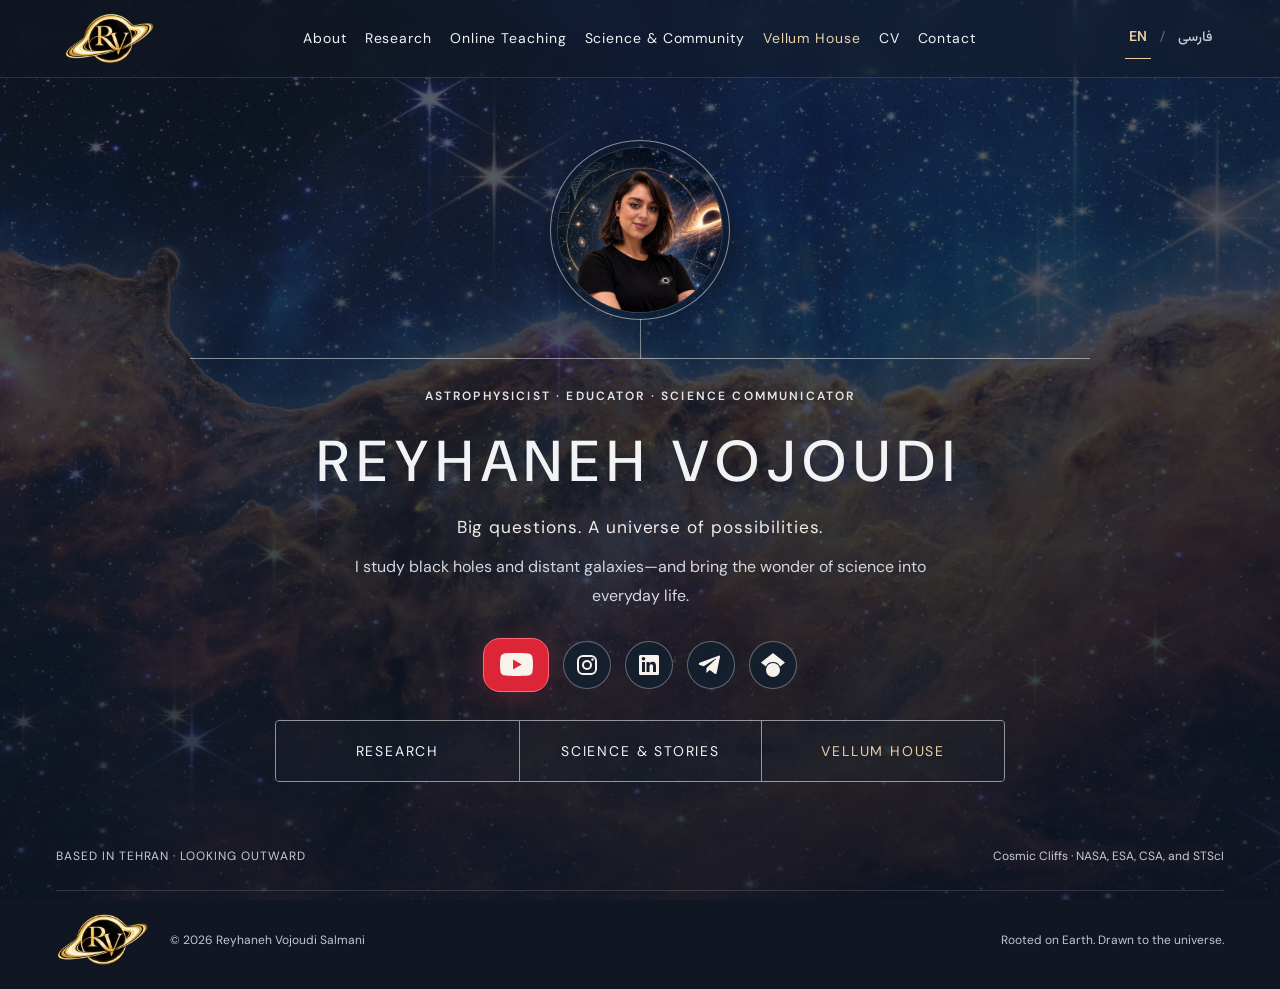
==== commit 5509dab5: "Add files via upload" ====
--- a/index.html
+++ b/index.html
@@ -34,7 +34,7 @@
     <h1>Reyhaneh <em>Vojoudi</em></h1>
     <p class="hero-line">Big questions. A universe of possibilities.</p>
     <p class="hero-intro">I study black holes and distant galaxies—and bring the wonder of science into everyday life.</p>
-    <div class="hero-socials social-icons" role="group" aria-label="Find me online"><a class="social-icon social-youtube" href="https://www.youtube.com/@Reyhaneh.Vojoudi" target="_blank" rel="noopener noreferrer" aria-label="Watch my videos on YouTube" title="YouTube"><svg viewBox="0 0 24 24" width="24" height="24" fill="currentColor" aria-hidden="true" focusable="false"><path d="M23.5 6.2a3 3 0 0 0-2.1-2.1C19.5 3.6 12 3.6 12 3.6s-7.5 0-9.4.5A3 3 0 0 0 .5 6.2 31 31 0 0 0 0 12a31 31 0 0 0 .5 5.8 3 3 0 0 0 2.1 2.1c1.9.5 9.4.5 9.4.5s7.5 0 9.4-.5a3 3 0 0 0 2.1-2.1A31 31 0 0 0 24 12a31 31 0 0 0-.5-5.8Z"/><path fill="var(--play-fill, #15202e)" d="m9.5 15.6 6.3-3.6-6.3-3.6Z"/></svg></a><a class="social-icon social-instagram" href="https://www.instagram.com/reysics/" target="_blank" rel="noopener noreferrer" aria-label="Instagram" title="Instagram"><svg viewBox="0 0 24 24" width="24" height="24" fill="currentColor" aria-hidden="true" focusable="false"><rect x="3" y="3" width="18" height="18" rx="5" fill="none" stroke="currentColor" stroke-width="2"/><circle cx="12" cy="12" r="4" fill="none" stroke="currentColor" stroke-width="2"/><circle cx="17.5" cy="6.5" r="1.2"/></svg></a><a class="social-icon social-linkedin" href="https://www.linkedin.com/in/reyhaneh-vojoudi/" target="_blank" rel="noopener noreferrer" aria-label="LinkedIn" title="LinkedIn"><svg viewBox="0 0 24 24" width="24" height="24" fill="currentColor" aria-hidden="true" focusable="false"><path d="M20.45 2H3.55C2.69 2 2 2.68 2 3.52v16.96c0 .84.69 1.52 1.55 1.52h16.9c.86 0 1.55-.68 1.55-1.52V3.52c0-.84-.69-1.52-1.55-1.52ZM8 19H5V9h3v10ZM6.5 7.6a1.8 1.8 0 1 1 0-3.6 1.8 1.8 0 0 1 0 3.6ZM19 19h-3v-5.1c0-1.2 0-2.7-1.65-2.7S12.5 12.5 12.5 13.8V19h-3V9h2.88v1.37h.04A3.16 3.16 0 0 1 15.26 8.8C18.3 8.8 19 10.8 19 13.4V19Z"/></svg></a><a class="social-icon social-telegram" href="https://t.me/Reysics" target="_blank" rel="noopener noreferrer" aria-label="Telegram" title="Telegram"><svg viewBox="0 0 24 24" width="24" height="24" fill="currentColor" aria-hidden="true" focusable="false"><path d="m21.5 3.3-3.6 17c-.27 1.2-.98 1.49-1.98.93l-5.48-4.04-2.64 2.54c-.29.29-.54.54-1.1.54l.39-5.59L17.27 5.4c.44-.39-.1-.61-.68-.22L4 13.11l-5.42-1.69c-1.18-.37-1.2-1.18.25-1.75L20 1.82c.98-.36 1.84.22 1.5 1.48Z" transform="translate(1 1) scale(.93)"/></svg></a></div>
+    <div class="hero-socials social-icons" style="flex-wrap:wrap" role="group" aria-label="Find me online"><a class="social-icon social-youtube" href="https://www.youtube.com/@Reyhaneh.Vojoudi" target="_blank" rel="noopener noreferrer" aria-label="Watch my videos on YouTube" title="YouTube"><svg viewBox="0 0 24 24" width="24" height="24" fill="currentColor" aria-hidden="true" focusable="false"><path d="M23.5 6.2a3 3 0 0 0-2.1-2.1C19.5 3.6 12 3.6 12 3.6s-7.5 0-9.4.5A3 3 0 0 0 .5 6.2 31 31 0 0 0 0 12a31 31 0 0 0 .5 5.8 3 3 0 0 0 2.1 2.1c1.9.5 9.4.5 9.4.5s7.5 0 9.4-.5a3 3 0 0 0 2.1-2.1A31 31 0 0 0 24 12a31 31 0 0 0-.5-5.8Z"/><path fill="var(--play-fill, #15202e)" d="m9.5 15.6 6.3-3.6-6.3-3.6Z"/></svg></a><a class="social-icon social-instagram" href="https://www.instagram.com/reysics/" target="_blank" rel="noopener noreferrer" aria-label="Instagram" title="Instagram"><svg viewBox="0 0 24 24" width="24" height="24" fill="currentColor" aria-hidden="true" focusable="false"><rect x="3" y="3" width="18" height="18" rx="5" fill="none" stroke="currentColor" stroke-width="2"/><circle cx="12" cy="12" r="4" fill="none" stroke="currentColor" stroke-width="2"/><circle cx="17.5" cy="6.5" r="1.2"/></svg></a><a class="social-icon social-linkedin" href="https://www.linkedin.com/in/reyhaneh-vojoudi/" target="_blank" rel="noopener noreferrer" aria-label="LinkedIn" title="LinkedIn"><svg viewBox="0 0 24 24" width="24" height="24" fill="currentColor" aria-hidden="true" focusable="false"><path d="M20.45 2H3.55C2.69 2 2 2.68 2 3.52v16.96c0 .84.69 1.52 1.55 1.52h16.9c.86 0 1.55-.68 1.55-1.52V3.52c0-.84-.69-1.52-1.55-1.52ZM8 19H5V9h3v10ZM6.5 7.6a1.8 1.8 0 1 1 0-3.6 1.8 1.8 0 0 1 0 3.6ZM19 19h-3v-5.1c0-1.2 0-2.7-1.65-2.7S12.5 12.5 12.5 13.8V19h-3V9h2.88v1.37h.04A3.16 3.16 0 0 1 15.26 8.8C18.3 8.8 19 10.8 19 13.4V19Z"/></svg></a><a class="social-icon social-telegram" href="https://t.me/Reysics" target="_blank" rel="noopener noreferrer" aria-label="Telegram" title="Telegram"><svg viewBox="0 0 24 24" width="24" height="24" fill="currentColor" aria-hidden="true" focusable="false"><path d="m21.5 3.3-3.6 17c-.27 1.2-.98 1.49-1.98.93l-5.48-4.04-2.64 2.54c-.29.29-.54.54-1.1.54l.39-5.59L17.27 5.4c.44-.39-.1-.61-.68-.22L4 13.11l-5.42-1.69c-1.18-.37-1.2-1.18.25-1.75L20 1.82c.98-.36 1.84.22 1.5 1.48Z" transform="translate(1 1) scale(.93)"/></svg></a><a class="social-icon social-scholar" href="https://scholar.google.com/citations?user=dKFWtnIAAAAJ&amp;hl=en" target="_blank" rel="noopener noreferrer" aria-label="Google Scholar" title="Google Scholar"><svg viewBox="0 0 24 24" width="24" height="24" fill="currentColor" aria-hidden="true" focusable="false"><path d="M12 24a7 7 0 1 1 0-14 7 7 0 0 1 0 14ZM12 0 0 9.5l4.838 3.94A8 8 0 0 1 12 9a8 8 0 0 1 7.162 4.44L24 9.5Z"/></svg></a></div>
     <nav class="hero-paths" aria-label="Explore my work"><a href="#research">Research</a><a href="#stories">Science &amp; Stories</a><a href="#vellum-house">Vellum House</a></nav>
     </div>
     <div class="hero-portrait-frame"><img class="hero-portrait" src="assets/reyhaneh-portrait.webp" alt="Portrait of Reyhaneh Vojoudi" width="480" height="415" decoding="async" fetchpriority="high"></div>
@@ -96,7 +96,7 @@
   <div id="vh-consultation" class="vh-consultation"><p class="eyebrow gold">BY CONSULTATION ONLY</p><h3>Start with a conversation.</h3><p>Every plan begins with the student. A private consultation is the first step in understanding your goals and deciding whether Vellum House is the right fit.</p><p>Use the short enquiry form to share the student’s education stage, goals and any important deadlines. If enquiring for someone else, please mention your relationship.</p><div class="actions"><a class="button primary" href="#contact" data-enquiry="vellum" aria-haspopup="dialog">Enquire about a consultation</a><a class="button outline" href="assets/Vellum_House_Brochure.pdf" target="_blank" rel="noopener">Read the brochure (PDF)</a></div></div>
 </div></section>
 
-<section data-view="contact" id="contact" class="section wrap contact-section"><p class="eyebrow gold">07 / START A CONVERSATION</p><h2>Have a question?<br><em>I like those.</em></h2><p>Research collaborations, teaching, science communication,<br class="desktop-break"> or an idea that deserves a conversation.</p><a class="contact-email" href="#contact" data-enquiry="general" aria-haspopup="dialog">Send an enquiry</a><div class="contact-links social-links"><div class="social-icons" role="group" aria-label="Find me online"><a class="social-icon social-youtube" href="https://www.youtube.com/@Reyhaneh.Vojoudi" target="_blank" rel="noopener noreferrer" aria-label="Watch my videos on YouTube" title="YouTube"><svg viewBox="0 0 24 24" width="24" height="24" fill="currentColor" aria-hidden="true" focusable="false"><path d="M23.5 6.2a3 3 0 0 0-2.1-2.1C19.5 3.6 12 3.6 12 3.6s-7.5 0-9.4.5A3 3 0 0 0 .5 6.2 31 31 0 0 0 0 12a31 31 0 0 0 .5 5.8 3 3 0 0 0 2.1 2.1c1.9.5 9.4.5 9.4.5s7.5 0 9.4-.5a3 3 0 0 0 2.1-2.1A31 31 0 0 0 24 12a31 31 0 0 0-.5-5.8Z"/><path fill="var(--play-fill, #15202e)" d="m9.5 15.6 6.3-3.6-6.3-3.6Z"/></svg></a><a class="social-icon social-instagram" href="https://www.instagram.com/reysics/" target="_blank" rel="noopener noreferrer" aria-label="Instagram" title="Instagram"><svg viewBox="0 0 24 24" width="24" height="24" fill="currentColor" aria-hidden="true" focusable="false"><rect x="3" y="3" width="18" height="18" rx="5" fill="none" stroke="currentColor" stroke-width="2"/><circle cx="12" cy="12" r="4" fill="none" stroke="currentColor" stroke-width="2"/><circle cx="17.5" cy="6.5" r="1.2"/></svg></a><a class="social-icon social-linkedin" href="https://www.linkedin.com/in/reyhaneh-vojoudi/" target="_blank" rel="noopener noreferrer" aria-label="LinkedIn" title="LinkedIn"><svg viewBox="0 0 24 24" width="24" height="24" fill="currentColor" aria-hidden="true" focusable="false"><path d="M20.45 2H3.55C2.69 2 2 2.68 2 3.52v16.96c0 .84.69 1.52 1.55 1.52h16.9c.86 0 1.55-.68 1.55-1.52V3.52c0-.84-.69-1.52-1.55-1.52ZM8 19H5V9h3v10ZM6.5 7.6a1.8 1.8 0 1 1 0-3.6 1.8 1.8 0 0 1 0 3.6ZM19 19h-3v-5.1c0-1.2 0-2.7-1.65-2.7S12.5 12.5 12.5 13.8V19h-3V9h2.88v1.37h.04A3.16 3.16 0 0 1 15.26 8.8C18.3 8.8 19 10.8 19 13.4V19Z"/></svg></a><a class="social-icon social-telegram" href="https://t.me/Reysics" target="_blank" rel="noopener noreferrer" aria-label="Telegram" title="Telegram"><svg viewBox="0 0 24 24" width="24" height="24" fill="currentColor" aria-hidden="true" focusable="false"><path d="m21.5 3.3-3.6 17c-.27 1.2-.98 1.49-1.98.93l-5.48-4.04-2.64 2.54c-.29.29-.54.54-1.1.54l.39-5.59L17.27 5.4c.44-.39-.1-.61-.68-.22L4 13.11l-5.42-1.69c-1.18-.37-1.2-1.18.25-1.75L20 1.82c.98-.36 1.84.22 1.5 1.48Z" transform="translate(1 1) scale(.93)"/></svg></a></div><a href="https://scholar.google.com/citations?user=dKFWtnIAAAAJ&amp;hl=en" target="_blank" rel="noopener noreferrer">Google Scholar</a></div></section>
+<section data-view="contact" id="contact" class="section wrap contact-section"><p class="eyebrow gold">07 / START A CONVERSATION</p><h2>Have a question?<br><em>I like those.</em></h2><p>Research collaborations, teaching, science communication,<br class="desktop-break"> or an idea that deserves a conversation.</p><a class="contact-email" href="#contact" data-enquiry="general" aria-haspopup="dialog">Send an enquiry</a><div class="contact-links social-links"><div class="social-icons" style="flex-wrap:wrap" role="group" aria-label="Find me online"><a class="social-icon social-youtube" href="https://www.youtube.com/@Reyhaneh.Vojoudi" target="_blank" rel="noopener noreferrer" aria-label="Watch my videos on YouTube" title="YouTube"><svg viewBox="0 0 24 24" width="24" height="24" fill="currentColor" aria-hidden="true" focusable="false"><path d="M23.5 6.2a3 3 0 0 0-2.1-2.1C19.5 3.6 12 3.6 12 3.6s-7.5 0-9.4.5A3 3 0 0 0 .5 6.2 31 31 0 0 0 0 12a31 31 0 0 0 .5 5.8 3 3 0 0 0 2.1 2.1c1.9.5 9.4.5 9.4.5s7.5 0 9.4-.5a3 3 0 0 0 2.1-2.1A31 31 0 0 0 24 12a31 31 0 0 0-.5-5.8Z"/><path fill="var(--play-fill, #15202e)" d="m9.5 15.6 6.3-3.6-6.3-3.6Z"/></svg></a><a class="social-icon social-instagram" href="https://www.instagram.com/reysics/" target="_blank" rel="noopener noreferrer" aria-label="Instagram" title="Instagram"><svg viewBox="0 0 24 24" width="24" height="24" fill="currentColor" aria-hidden="true" focusable="false"><rect x="3" y="3" width="18" height="18" rx="5" fill="none" stroke="currentColor" stroke-width="2"/><circle cx="12" cy="12" r="4" fill="none" stroke="currentColor" stroke-width="2"/><circle cx="17.5" cy="6.5" r="1.2"/></svg></a><a class="social-icon social-linkedin" href="https://www.linkedin.com/in/reyhaneh-vojoudi/" target="_blank" rel="noopener noreferrer" aria-label="LinkedIn" title="LinkedIn"><svg viewBox="0 0 24 24" width="24" height="24" fill="currentColor" aria-hidden="true" focusable="false"><path d="M20.45 2H3.55C2.69 2 2 2.68 2 3.52v16.96c0 .84.69 1.52 1.55 1.52h16.9c.86 0 1.55-.68 1.55-1.52V3.52c0-.84-.69-1.52-1.55-1.52ZM8 19H5V9h3v10ZM6.5 7.6a1.8 1.8 0 1 1 0-3.6 1.8 1.8 0 0 1 0 3.6ZM19 19h-3v-5.1c0-1.2 0-2.7-1.65-2.7S12.5 12.5 12.5 13.8V19h-3V9h2.88v1.37h.04A3.16 3.16 0 0 1 15.26 8.8C18.3 8.8 19 10.8 19 13.4V19Z"/></svg></a><a class="social-icon social-telegram" href="https://t.me/Reysics" target="_blank" rel="noopener noreferrer" aria-label="Telegram" title="Telegram"><svg viewBox="0 0 24 24" width="24" height="24" fill="currentColor" aria-hidden="true" focusable="false"><path d="m21.5 3.3-3.6 17c-.27 1.2-.98 1.49-1.98.93l-5.48-4.04-2.64 2.54c-.29.29-.54.54-1.1.54l.39-5.59L17.27 5.4c.44-.39-.1-.61-.68-.22L4 13.11l-5.42-1.69c-1.18-.37-1.2-1.18.25-1.75L20 1.82c.98-.36 1.84.22 1.5 1.48Z" transform="translate(1 1) scale(.93)"/></svg></a><a class="social-icon social-scholar" href="https://scholar.google.com/citations?user=dKFWtnIAAAAJ&amp;hl=en" target="_blank" rel="noopener noreferrer" aria-label="Google Scholar" title="Google Scholar"><svg viewBox="0 0 24 24" width="24" height="24" fill="currentColor" aria-hidden="true" focusable="false"><path d="M12 24a7 7 0 1 1 0-14 7 7 0 0 1 0 14ZM12 0 0 9.5l4.838 3.94A8 8 0 0 1 12 9a8 8 0 0 1 7.162 4.44L24 9.5Z"/></svg></a></div></div></section>
 </main>
 <footer class="wrap"><div><a class="brand" href="#home" aria-label="Reyhaneh Vojoudi home"><img class="brand-logo" src="assets/reyhaneh-logo.webp" alt="RV monogram encircled by a golden black hole accretion disk" width="270" height="270" decoding="async"></a><span>© 2026 Reyhaneh Vojoudi Salmani</span></div><p>Rooted on Earth. Drawn to the universe.</p><details class="credits"><summary>Image & academic credits</summary><p>Hero: Cosmic Cliffs, NGC 3324, observed by JWST/NIRCam. Credit: NASA, ESA, CSA, and STScI. Image cropped and darkened for presentation. <a href="https://esawebb.org/images/weic2205a/" target="_blank" rel="noopener noreferrer">Original image</a> · <a href="https://creativecommons.org/licenses/by/4.0/" target="_blank" rel="noopener noreferrer">CC BY 4.0</a>.</p><p>Education, appointments, awards, skills, and work-in-progress details follow my 2026 CV and subsequent updates. Published research links to original journal and arXiv records.</p></details></footer>
 <noscript><p style="text-align:center">Please enable JavaScript to use the enquiry form.</p></noscript>
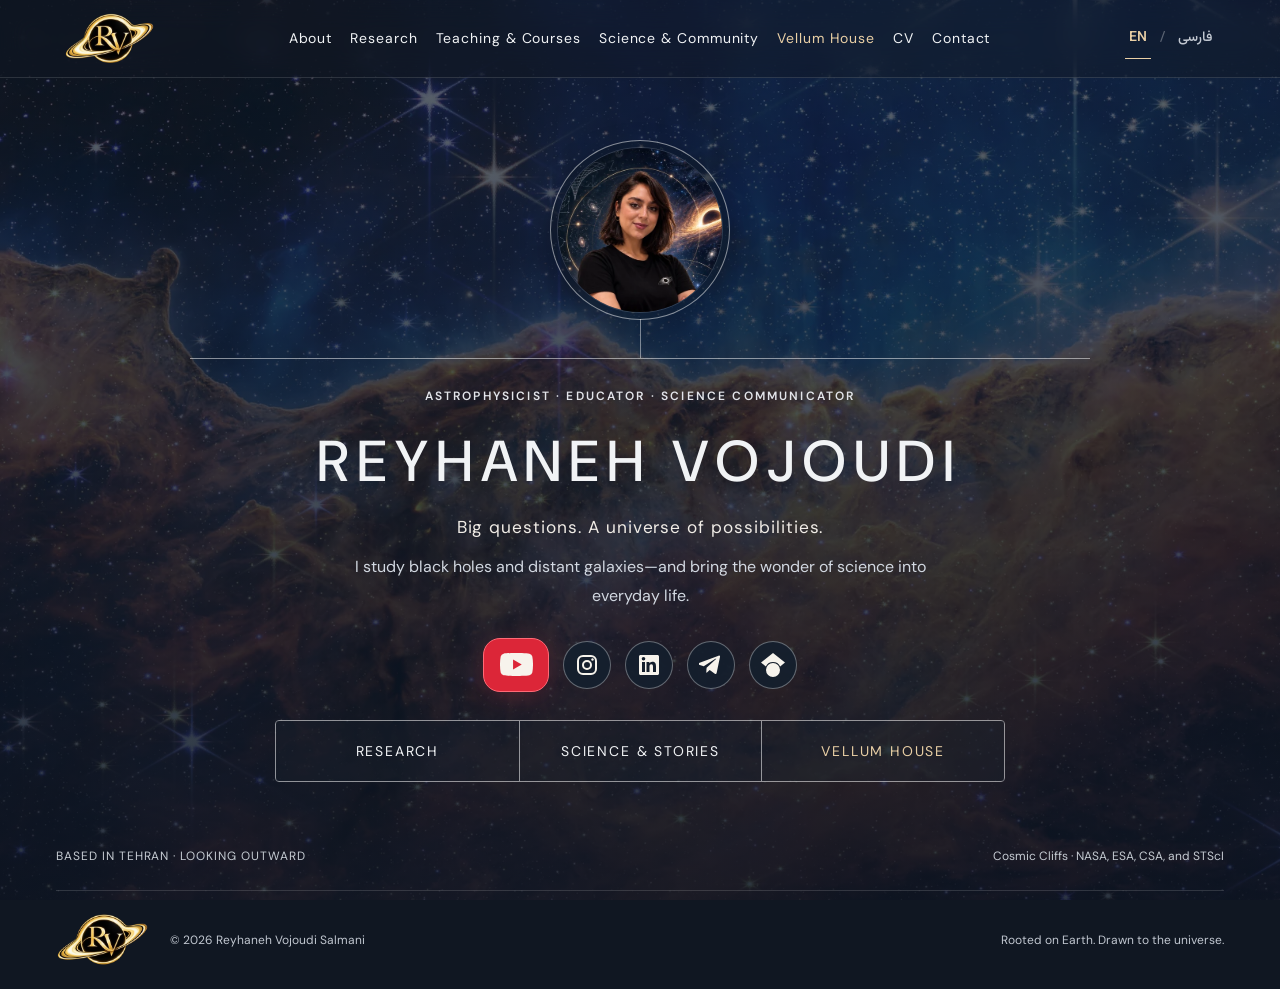
==== commit ec7b932e: "Update Teaching & Courses navigation and teaching experience" ====
--- a/index.html
+++ b/index.html
@@ -22,7 +22,7 @@
   <a class="brand" href="#home" aria-label="Reyhaneh Vojoudi home"><img class="brand-logo" src="assets/reyhaneh-logo.webp" alt="RV monogram encircled by a golden black hole accretion disk" width="270" height="270" decoding="async"></a>
 <div class="language-switch" role="group" aria-label="Website language" dir="ltr"><a data-language="en" href="index.html" lang="en" hreflang="en" aria-current="true">EN</a><span aria-hidden="true">/</span><a data-language="fa" href="fa.html" lang="fa" hreflang="fa">فارسی</a></div>
   <button class="menu-toggle" aria-expanded="false" aria-controls="navigation">Menu</button>
-  <nav id="navigation" aria-label="Main navigation"><a href="#about">About</a><a href="#research">Research</a><a href="#teaching">Online Teaching</a><a href="#stories">Science &amp; Community</a><a href="#vellum-house" class="vh-nav">Vellum House</a><a href="assets/Reyhaneh_Vojoudi_CV.pdf" target="_blank" rel="noopener">CV</a><a href="#contact">Contact</a></nav>
+  <nav id="navigation" aria-label="Main navigation"><a href="#about">About</a><a href="#research">Research</a><a href="#teaching">Teaching &amp; Courses</a><a href="#stories">Science &amp; Community</a><a href="#vellum-house" class="vh-nav">Vellum House</a><a href="assets/Reyhaneh_Vojoudi_CV.pdf" target="_blank" rel="noopener">CV</a><a href="#contact">Contact</a></nav>
 </header>
 <main id="main">
 <div class="view-toolbar wrap" hidden><a href="#home" class="back-home">Home</a><nav class="view-links" aria-label="Section navigation"></nav></div>
@@ -77,7 +77,7 @@
   <div id="skills" class="skills-panel"><div><p class="eyebrow gold">THE TOOLKIT</p><h3>Ideas into investigation.</h3></div><div><h4>Computation & research</h4><div class="tags"><span>Python</span><span>Machine learning</span><span>LSTM</span><span>Autoencoders</span><span>C++</span><span>Wolfram Mathematica</span><span>LaTeX</span></div><h4>Languages & communication</h4><p>Persian · Native &nbsp; / &nbsp; English · C1, TOEFL 108 &nbsp; / &nbsp; German · C1</p><p class="small">Also learning French, Italian, and Arabic. Workshop familiarity with CAMB and CosmoMC.</p></div></div>
 </section>
 
-<section data-view="teaching" id="teaching" class="section teaching-section"><div class="wrap teaching-grid"><div><p class="eyebrow gold">04 / TEACHING & MENTORSHIP</p><h2>The best lesson<br>starts with<br><em>“What if?”</em></h2><p class="lead">Physics becomes memorable when students get to think like physicists.</p><p>My teaching spans English-language school physics and mathematics, postgraduate teaching assistance, and research-based tournament mentoring.</p><a class="text-link" href="#contact" data-enquiry="collaboration" aria-haspopup="dialog">Discuss teaching or a science event</a></div><div id="teaching-approach" class="teaching-list"><article><span>01</span><div><h3>From foundations to big ideas</h3><p>A-Level, IGCSE, and O-Level physics and mathematics. Lecturer and head of department at Glocal College, and lecturer at Hakim International School.</p></div></article><article><span>02</span><div><h3>University-level physics</h3><p>Teaching assistant for master’s courses in General Relativity and Cosmology at K. N. Toosi University of Technology.</p></div></article><article><span>03</span><div><h3>Learning through investigation</h3><p>Mentorship for young physicists and service as a jury member for the Persian Young Physicists’ and Young Naturalists’ tournaments.</p></div></article><article><span>04</span><div><h3>Education beyond the classroom</h3><p>Former Academic Dean at Iranian Cambridge School, supporting curriculum and teacher development. Scientific translation and editing, including work on Frank Wilczek’s <em>Fundamentals: Ten Keys to Reality</em>.</p></div></article><article><span>05</span><div><h3>German teaching &amp; educational supervision</h3><p>Head Teacher and Educational Supervisor for German at Melal Language Academy, Tehran · August 2018–January 2021.</p></div></article><article><span>06</span><div><h3>English &amp; German language teaching</h3><p>Part-time English and German teacher at language academies in Tehran · January 2015–January 2021. Institutions included Melal, Zaban Aval, Farsian, Pardisan, Iran Jahan, and Pep Talk.</p></div></article></div></div><div id="teaching-consultation" class="teaching-enquiry"><h3>Let’s find the right starting point.</h3><p>I teach Physics, Mathematics, English and German online. An initial assessment and consultation helps us understand your current level, goals and learning needs, and discuss a suitable way forward.</p><p>Complete the short enquiry form with your chosen subject, current level and learning goal. All classes take place online.</p><a class="button primary" href="#contact" data-enquiry="teaching" aria-haspopup="dialog">Request an assessment &amp; consultation</a><p class="small">Session timing and details are confirmed by email.</p></div></section>
+<section data-view="teaching" id="teaching" class="section teaching-section"><div class="wrap teaching-grid"><div><p class="eyebrow gold">04 / TEACHING & MENTORSHIP</p><h2>The best lesson<br>starts with<br><em>“What if?”</em></h2><p class="lead">Physics becomes memorable when students get to think like physicists.</p><p>My teaching spans English-language school physics and mathematics, postgraduate teaching assistance, and research-based tournament mentoring.</p><a class="text-link" href="#contact" data-enquiry="collaboration" aria-haspopup="dialog">Discuss teaching or a science event</a></div><div id="teaching-approach" class="teaching-list"><article><span>01</span><div><h3>From foundations to big ideas</h3><p>A-Level, IGCSE, and O-Level physics and mathematics. Lecturer and head of department at Glocal College, and lecturer at Hakim International School. Additional teaching experience includes Cambridge School, Nikoo International School, Dr. Hesabi School, Day Bilingual School and Aabsal Smart High School, among others.</p></div></article><article><span>02</span><div><h3>University-level physics</h3><p>Teaching assistant for master’s courses in General Relativity and Cosmology at K. N. Toosi University of Technology.</p></div></article><article><span>03</span><div><h3>Learning through investigation</h3><p>Mentorship for young physicists and service as a jury member for the Persian Young Physicists’ and Young Naturalists’ tournaments.</p></div></article><article><span>04</span><div><h3>Education beyond the classroom</h3><p>Former Academic Dean at Iranian Cambridge School, supporting curriculum and teacher development. Scientific translation and editing, including work on Frank Wilczek’s <em>Fundamentals: Ten Keys to Reality</em>.</p></div></article><article><span>05</span><div><h3>German teaching &amp; educational supervision</h3><p>Head Teacher and Educational Supervisor for German at Melal Language Academy, Tehran · August 2018–January 2021.</p></div></article><article><span>06</span><div><h3>English &amp; German language teaching</h3><p>Part-time English and German teacher at language academies in Tehran · January 2015–January 2021. Institutions included Melal, Zaban Aval, Farsian, Pardisan, Iran Jahan, and Pep Talk.</p></div></article></div></div><div id="teaching-consultation" class="teaching-enquiry"><h3>Let’s find the right starting point.</h3><p>I teach Physics, Mathematics, English and German online. An initial assessment and consultation helps us understand your current level, goals and learning needs, and discuss a suitable way forward.</p><p>Complete the short enquiry form with your chosen subject, current level and learning goal. All classes take place online.</p><a class="button primary" href="#contact" data-enquiry="teaching" aria-haspopup="dialog">Request an assessment &amp; consultation</a><p class="small">Session timing and details are confirmed by email.</p></div></section>
 
 <section data-view="science" id="stories" class="section wrap">
   <div class="section-head"><div><p class="eyebrow gold">05 / SCIENCE, OUT LOUD</p><h2>The universe is<br><em>for everyone.</em></h2></div><div><p>Black holes, big questions, and life as a researcher. I share the science—and the person doing it—through videos and conversations.</p><a class="text-link" href="https://www.youtube.com/@Reyhaneh.Vojoudi" target="_blank" rel="noopener noreferrer">Explore my YouTube channel</a></div></div>
@@ -89,7 +89,7 @@
 
 <section data-view="business" id="vellum-house" class="section vh-section">
 <div class="wrap">
-  <div class="vh-heading"><div class="vh-monogram" aria-hidden="true">VH</div><p class="eyebrow gold">PRIVATE ACADEMIC MANAGEMENT</p><h2>Vellum House</h2><p class="vh-tagline">An education built around the student.</p><p>My business brings the full academic journey under one coordinated plan—from the classroom to university applications and beyond.</p></div>
+  <div class="vh-heading"><div class="vh-monogram" aria-hidden="true">VH</div><p class="eyebrow gold">PRIVATE ACADEMIC MANAGEMENT</p><h2>Vellum House</h2><p class="vh-tagline">An education built around the student.</p><p>Vellum House brings the full academic journey under one coordinated plan—from the classroom to university applications and beyond.</p></div>
   <div class="vh-intro"><div><p class="eyebrow gold">ONE STUDENT. ONE CONTINUOUS PLAN.</p><h3>Every decision,<br>part of a bigger picture.</h3></div><div><p>Vellum House is a private academic management office for students and families who want continuity across teaching, curriculum choices, personal development, and admissions.</p><p>Specialist instruction, a tailored roadmap, and regular evaluation work together. Families receive a clear monthly picture of progress, while each next step is planned around the student’s goals, strengths, and ambitions.</p></div></div>
   <div id="vh-services" class="vh-services"><article><p class="eyebrow gold">01 / ACADEMIC DIRECTION</p><h3>A deliberate pathway</h3><p>Assessment and long-term planning across IGCSE, A Level, IB, SAT, and AP, with private instruction aligned to the student’s roadmap.</p></article><article><p class="eyebrow gold">02 / PROFILE &amp; ADMISSIONS</p><h3>Preparation with purpose</h3><p>Research, competitions, and leadership experiences, followed by university selection, applications, essays, and interview preparation.</p></article><article><p class="eyebrow gold">03 / CONTINUITY &amp; SUPPORT</p><h3>The whole journey</h3><p>Monthly evaluation and family reporting, plus support for university coursework strategy, research direction, and graduate applications.</p></article></div>
   <div id="vh-roadmap" class="vh-roadmap"><h3>From first assessment to the next chapter.</h3><ol><li><span>01</span>Assessment</li><li><span>02</span>Personal roadmap</li><li><span>03</span>Private instruction</li><li><span>04</span>Monthly review</li><li><span>05</span>University strategy</li><li><span>06</span>Application preparation</li></ol></div>
